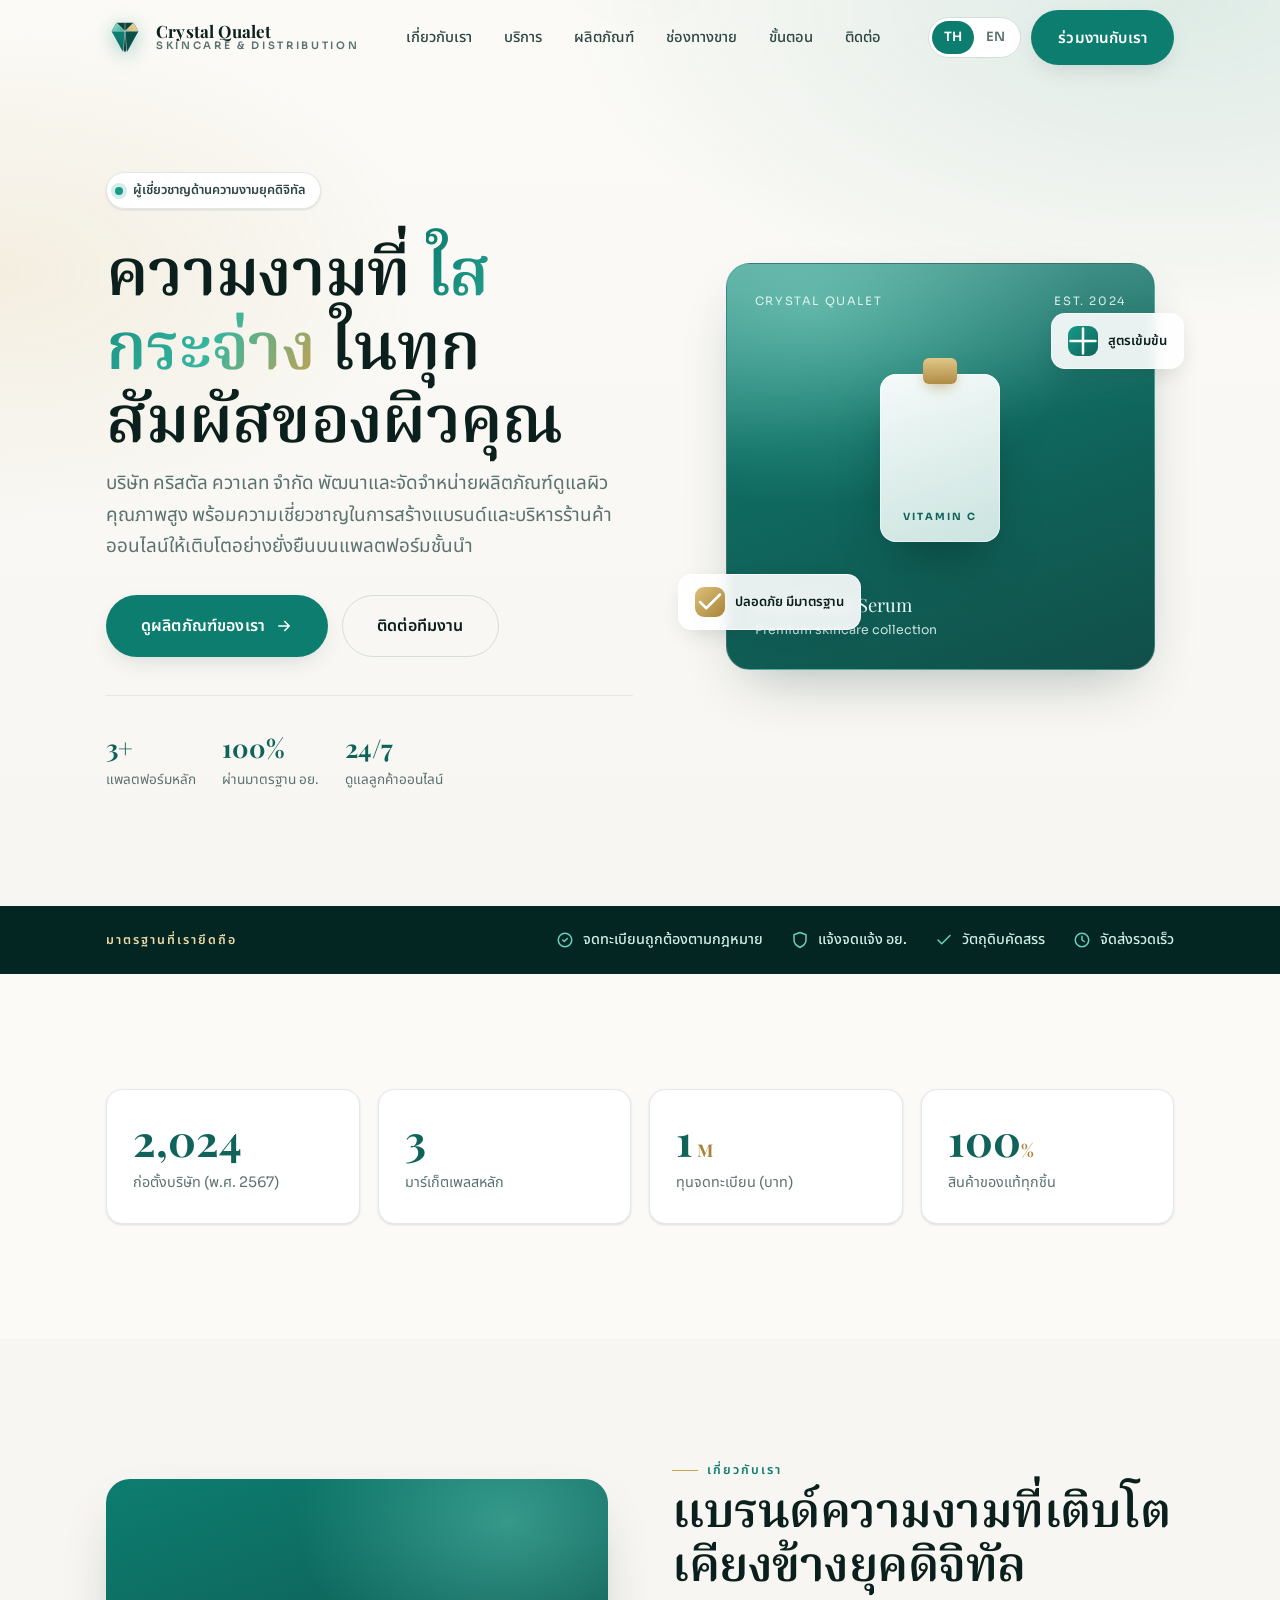
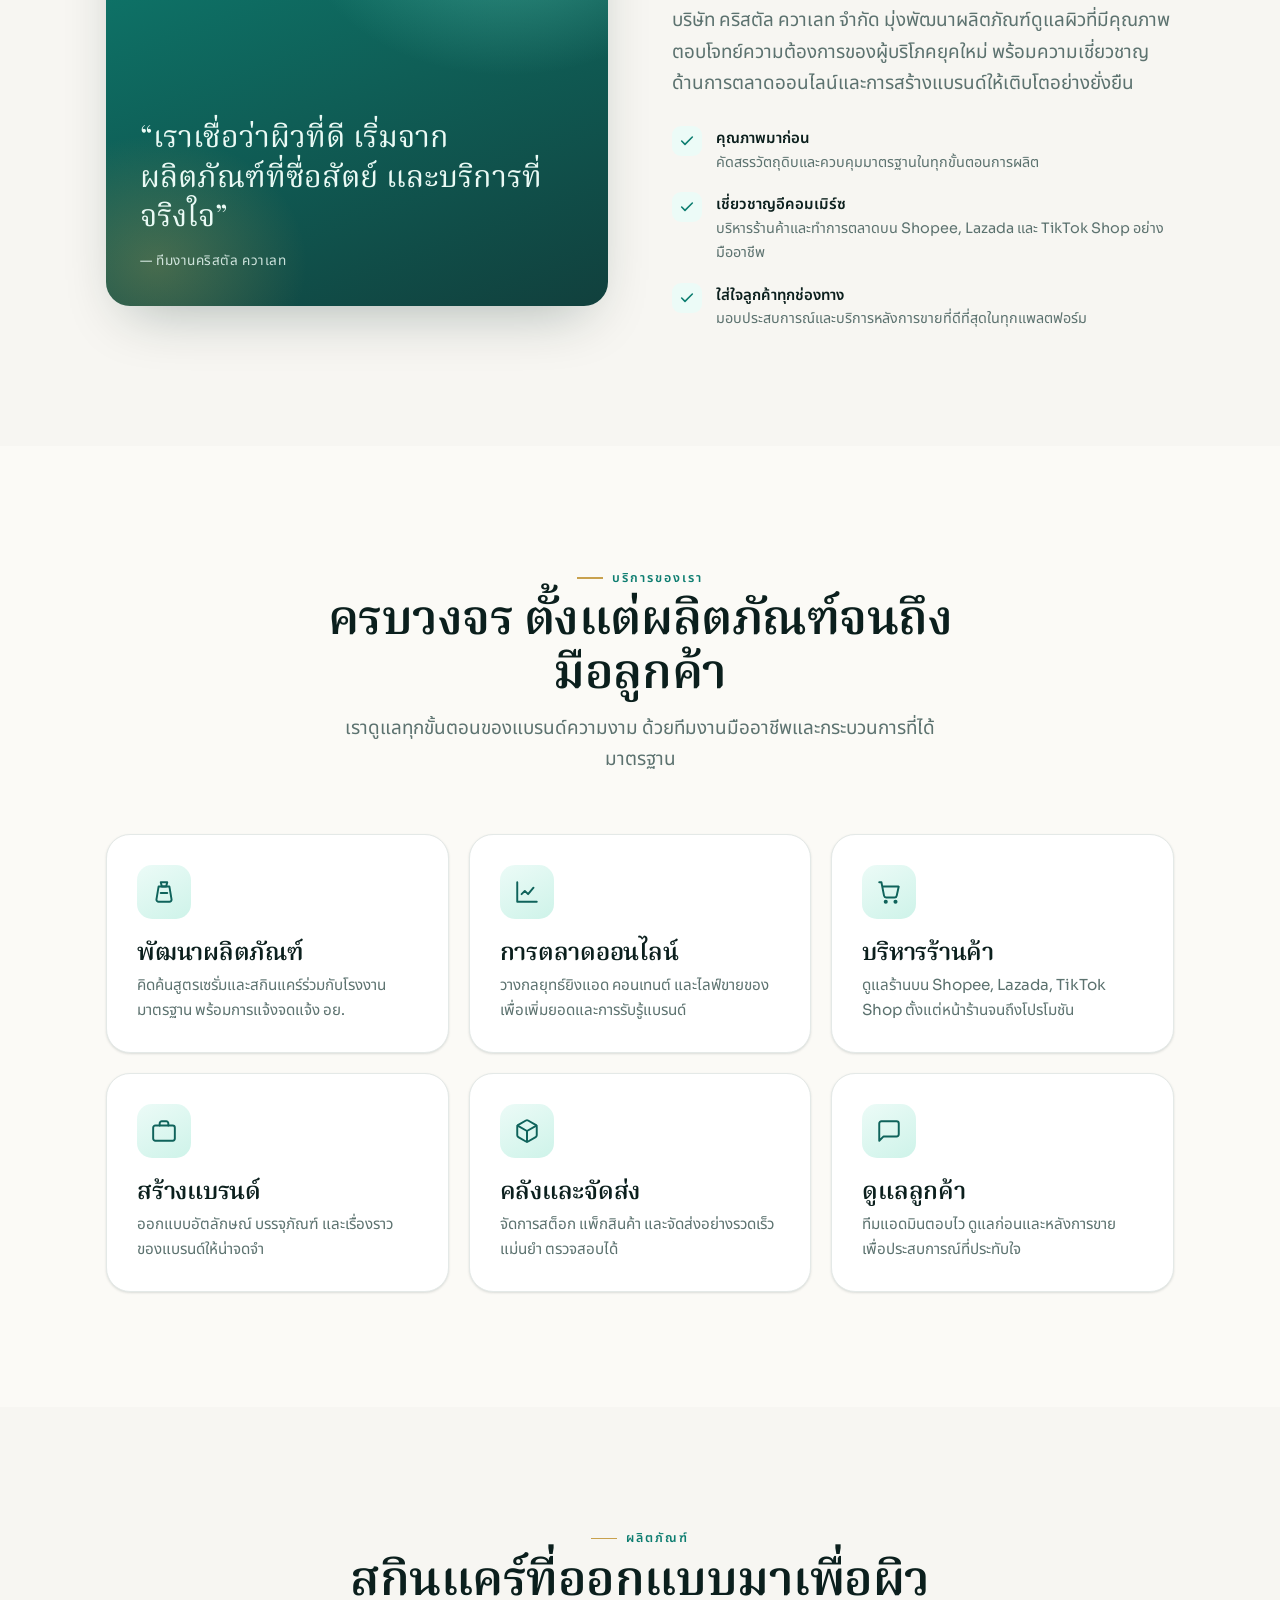
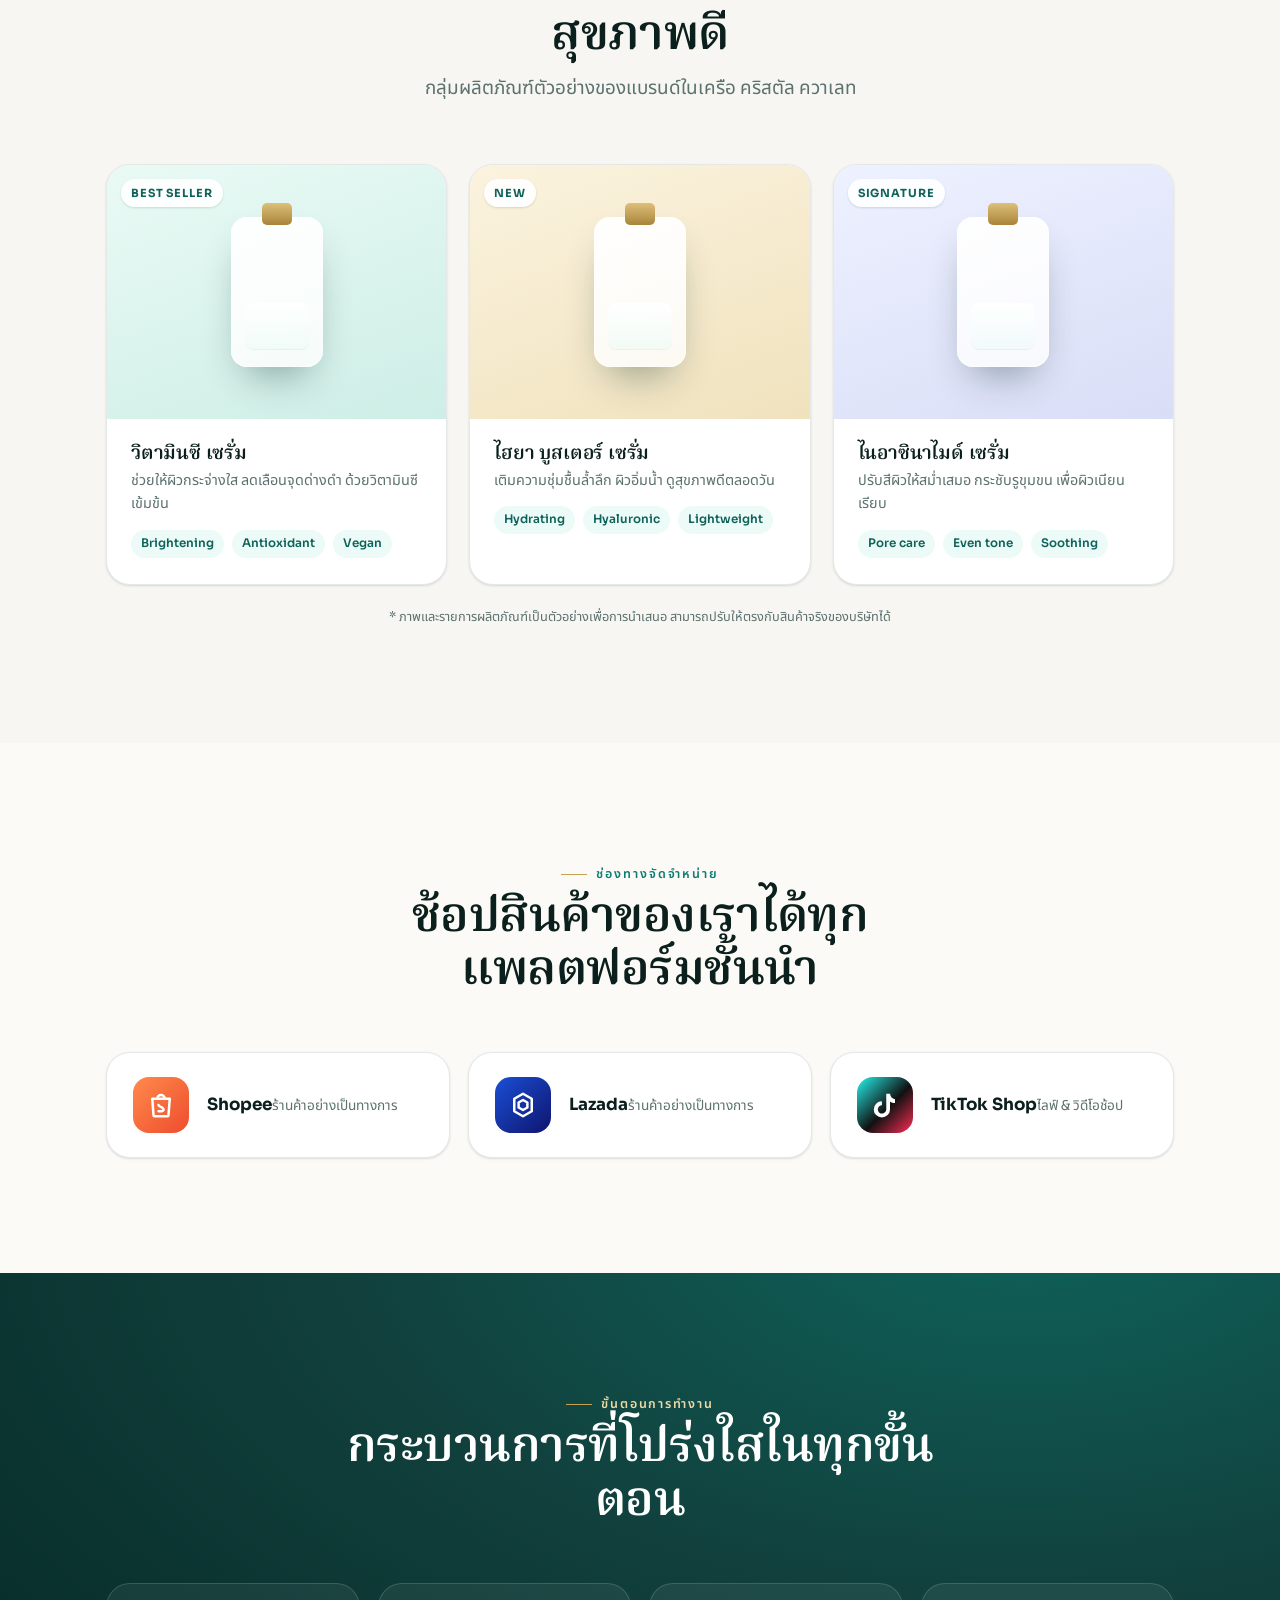
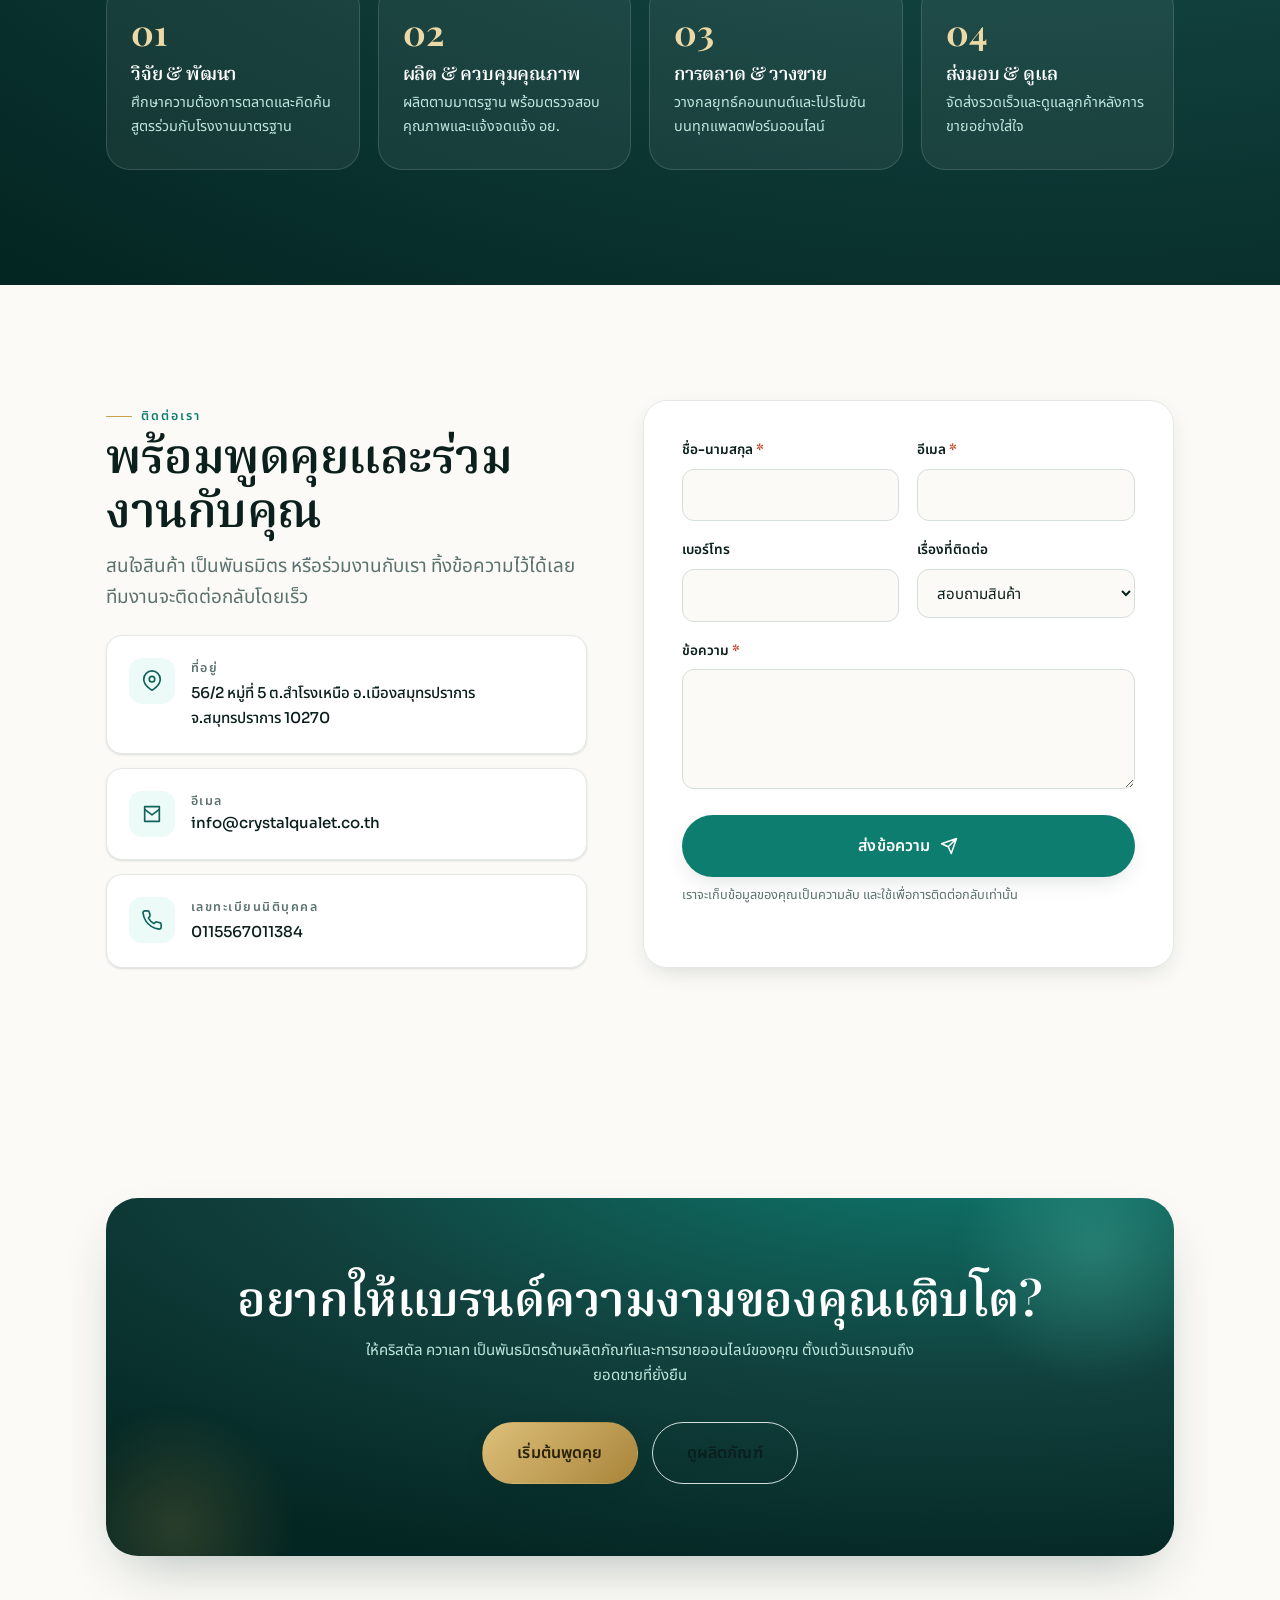
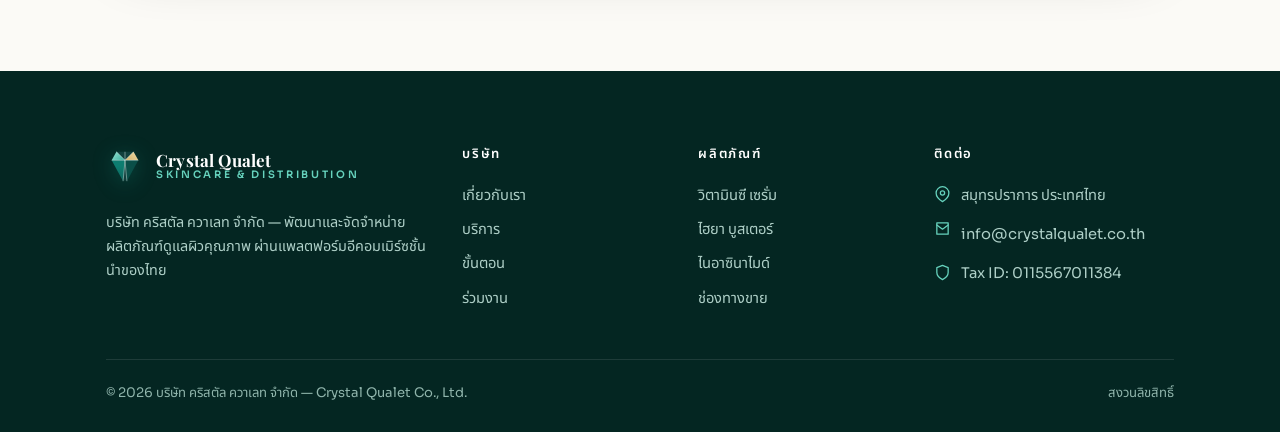
==== index.html @ 4704ed60 "feat: เว็บไซต์บริษัท คริสตัล ควาเลท จำกัด (สองภาษา TH/EN) เว็บไซต์ single-page สองภาษาแบบ static (HT" ====
<!DOCTYPE html>
<html lang="th">
<head>
  <script>document.documentElement.classList.add('js');</script>
  <meta charset="UTF-8" />
  <meta name="viewport" content="width=device-width, initial-scale=1.0" />
  <title>บริษัท คริสตัล ควาเลท จำกัด — ผลิตภัณฑ์ดูแลผิวพรีเมียม &amp; จัดจำหน่ายออนไลน์</title>
  <meta name="description" content="บริษัท คริสตัล ควาเลท จำกัด (Crystal Qualet Co., Ltd.) ผู้พัฒนาและจัดจำหน่ายผลิตภัณฑ์ดูแลผิวและเครื่องสำอางคุณภาพ เชี่ยวชาญการบริหารร้านค้าออนไลน์บน Shopee, Lazada และ TikTok Shop" />
  <meta name="keywords" content="คริสตัล ควาเลท, Crystal Qualet, เซรั่ม, สกินแคร์, เครื่องสำอาง, ขายออนไลน์, Shopee, Lazada, TikTok Shop, สมุทรปราการ" />
  <meta name="robots" content="index, follow" />
  <meta name="theme-color" content="#0d7d70" />
  <link rel="icon" type="image/svg+xml" href="assets/favicon.svg" />
  <link rel="apple-touch-icon" href="assets/favicon.svg" />
  <link rel="canonical" href="https://www.crystalqualet.co.th/" />

  <!-- Open Graph -->
  <meta property="og:type" content="website" />
  <meta property="og:site_name" content="Crystal Qualet Co., Ltd." />
  <meta property="og:title" content="บริษัท คริสตัล ควาเลท จำกัด — Crystal Qualet Co., Ltd." />
  <meta property="og:description" content="ผลิตภัณฑ์ดูแลผิวพรีเมียม พัฒนาและจัดจำหน่ายผ่านแพลตฟอร์มออนไลน์ชั้นนำ" />
  <meta property="og:url" content="https://www.crystalqualet.co.th/" />
  <meta property="og:image" content="https://www.crystalqualet.co.th/assets/og-image.svg" />
  <meta property="og:image:alt" content="Crystal Qualet — ผลิตภัณฑ์ดูแลผิวพรีเมียม" />
  <meta property="og:locale" content="th_TH" />
  <meta property="og:locale:alternate" content="en_US" />

  <!-- Twitter -->
  <meta name="twitter:card" content="summary_large_image" />
  <meta name="twitter:title" content="บริษัท คริสตัล ควาเลท จำกัด — Crystal Qualet Co., Ltd." />
  <meta name="twitter:description" content="ผลิตภัณฑ์ดูแลผิวพรีเมียม พัฒนาและจัดจำหน่ายผ่านแพลตฟอร์มออนไลน์ชั้นนำ" />
  <meta name="twitter:image" content="https://www.crystalqualet.co.th/assets/og-image.svg" />

  <!-- Fonts -->
  <link rel="preconnect" href="https://fonts.googleapis.com" />
  <link rel="preconnect" href="https://fonts.gstatic.com" crossorigin />
  <link href="https://fonts.googleapis.com/css2?family=Playfair+Display:wght@500;600;700&family=Sora:wght@400;500;600;700&family=Noto+Sans+Thai:wght@400;500;600;700&family=Noto+Serif+Thai:wght@500;600;700&display=swap" rel="stylesheet" />

  <link rel="stylesheet" href="css/styles.css" />

  <!-- Structured data -->
  <script type="application/ld+json">
  {
    "@context": "https://schema.org",
    "@type": "Organization",
    "name": "บริษัท คริสตัล ควาเลท จำกัด",
    "alternateName": "Crystal Qualet Co., Ltd.",
    "url": "https://www.crystalqualet.co.th/",
    "logo": "https://www.crystalqualet.co.th/assets/logo.svg",
    "image": "https://www.crystalqualet.co.th/assets/og-image.svg",
    "foundingDate": "2024-03-25",
    "description": "ผู้พัฒนาและจัดจำหน่ายผลิตภัณฑ์ดูแลผิวและเครื่องสำอางคุณภาพ ผ่านแพลตฟอร์มอีคอมเมิร์ซชั้นนำ",
    "email": "info@crystalqualet.co.th",
    "areaServed": "TH",
    "knowsLanguage": ["th", "en"],
    "address": {
      "@type": "PostalAddress",
      "streetAddress": "56/2 หมู่ที่ 5 สำโรงเหนือ",
      "addressLocality": "เมืองสมุทรปราการ",
      "addressRegion": "สมุทรปราการ",
      "postalCode": "10270",
      "addressCountry": "TH"
    },
    "contactPoint": {
      "@type": "ContactPoint",
      "contactType": "customer service",
      "email": "info@crystalqualet.co.th",
      "availableLanguage": ["Thai", "English"]
    },
    "taxID": "0115567011384"
  }
  </script>
</head>
<body>

  <a class="skip-link" href="#home"><span data-lang-th>ข้ามไปยังเนื้อหาหลัก</span><span data-lang-en>Skip to main content</span></a>

  <!-- ===================== HEADER ===================== -->
  <header class="site-header">
    <div class="container nav">
      <a href="#home" class="brand" aria-label="คริสตัล ควาเลท หน้าแรก">
        <img class="mark" src="assets/logo.svg" alt="" width="38" height="38" />
        <span class="brand-text">
          <span class="brand-name">Crystal Qualet</span>
          <span class="brand-sub">Skincare &amp; Distribution</span>
        </span>
      </a>

      <nav class="nav-links" aria-label="เมนูหลัก">
        <a href="#about"><span data-lang-th>เกี่ยวกับเรา</span><span data-lang-en>About</span></a>
        <a href="#services"><span data-lang-th>บริการ</span><span data-lang-en>Services</span></a>
        <a href="#products"><span data-lang-th>ผลิตภัณฑ์</span><span data-lang-en>Products</span></a>
        <a href="#channels"><span data-lang-th>ช่องทางขาย</span><span data-lang-en>Channels</span></a>
        <a href="#process"><span data-lang-th>ขั้นตอน</span><span data-lang-en>Process</span></a>
        <a href="#contact"><span data-lang-th>ติดต่อ</span><span data-lang-en>Contact</span></a>
      </nav>

      <div class="nav-actions">
        <div class="lang-toggle" role="group" aria-label="เปลี่ยนภาษา / Language">
          <button type="button" data-set-lang="th" class="active" aria-pressed="true" lang="th">TH</button>
          <button type="button" data-set-lang="en" aria-pressed="false" lang="en">EN</button>
        </div>
        <a href="#contact" class="btn desktop-cta">
          <span data-lang-th>ร่วมงานกับเรา</span><span data-lang-en>Partner with us</span>
        </a>
        <button class="nav-toggle" aria-label="เปิดเมนู" aria-expanded="false" aria-controls="mobile-menu">
          <span></span>
        </button>
      </div>
    </div>
  </header>

  <!-- Mobile menu -->
  <div class="mobile-menu" id="mobile-menu">
    <a href="#about"><span data-lang-th>เกี่ยวกับเรา</span><span data-lang-en>About</span></a>
    <a href="#services"><span data-lang-th>บริการ</span><span data-lang-en>Services</span></a>
    <a href="#products"><span data-lang-th>ผลิตภัณฑ์</span><span data-lang-en>Products</span></a>
    <a href="#channels"><span data-lang-th>ช่องทางขาย</span><span data-lang-en>Channels</span></a>
    <a href="#process"><span data-lang-th>ขั้นตอน</span><span data-lang-en>Process</span></a>
    <a href="#contact"><span data-lang-th>ติดต่อ</span><span data-lang-en>Contact</span></a>
    <a href="#contact" class="btn"><span data-lang-th>ร่วมงานกับเรา</span><span data-lang-en>Partner with us</span></a>
  </div>

  <main id="home">

    <!-- ===================== HERO ===================== -->
    <section class="hero">
      <div class="container hero-grid">
        <div class="hero-copy">
          <span class="hero-badge reveal">
            <span class="dot"></span>
            <span data-lang-th>ผู้เชี่ยวชาญด้านความงามยุคดิจิทัล</span>
            <span data-lang-en>Beauty experts for the digital era</span>
          </span>

          <h1 class="reveal" data-d="1">
            <span data-lang-th>ความงามที่ <span class="accent">ใสกระจ่าง</span> ในทุกสัมผัสของผิวคุณ</span>
            <span data-lang-en>Radiant beauty, <span class="accent">crystal-clear</span> in every detail</span>
          </h1>

          <p class="lead reveal" data-d="2">
            <span data-lang-th>บริษัท คริสตัล ควาเลท จำกัด พัฒนาและจัดจำหน่ายผลิตภัณฑ์ดูแลผิวคุณภาพสูง พร้อมความเชี่ยวชาญในการสร้างแบรนด์และบริหารร้านค้าออนไลน์ให้เติบโตอย่างยั่งยืนบนแพลตฟอร์มชั้นนำ</span>
            <span data-lang-en>Crystal Qualet Co., Ltd. develops and distributes high-quality skincare products, with deep expertise in brand building and growing online stores sustainably across leading marketplaces.</span>
          </p>

          <div class="hero-cta reveal" data-d="3">
            <a href="#products" class="btn btn--lg">
              <span data-lang-th>ดูผลิตภัณฑ์ของเรา</span><span data-lang-en>Explore products</span>
              <svg class="ico" viewBox="0 0 24 24" fill="none" stroke="currentColor" stroke-width="2" stroke-linecap="round" stroke-linejoin="round"><path d="M5 12h14M13 6l6 6-6 6"/></svg>
            </a>
            <a href="#contact" class="btn btn--ghost btn--lg">
              <span data-lang-th>ติดต่อทีมงาน</span><span data-lang-en>Talk to us</span>
            </a>
          </div>

          <div class="hero-meta reveal" data-d="4">
            <div class="item">
              <div class="k"><span data-count="3">0</span>+</div>
              <div class="v"><span data-lang-th>แพลตฟอร์มหลัก</span><span data-lang-en>Core platforms</span></div>
            </div>
            <div class="item">
              <div class="k"><span data-count="100">0</span>%</div>
              <div class="v"><span data-lang-th>ผ่านมาตรฐาน อย.</span><span data-lang-en>FDA-notified</span></div>
            </div>
            <div class="item">
              <div class="k"><span data-count="24">0</span>/7</div>
              <div class="v"><span data-lang-th>ดูแลลูกค้าออนไลน์</span><span data-lang-en>Customer care</span></div>
            </div>
          </div>
        </div>

        <div class="hero-visual reveal" data-d="2" aria-hidden="true">
          <div class="glass panel-main">
            <div class="pm-top">
              <span>Crystal Qualet</span>
              <span>EST. 2024</span>
            </div>
            <div class="product"><span class="label">Vitamin C</span></div>
            <div class="pm-bottom">
              <div class="t">Brightening Serum</div>
              <div class="s">Premium skincare collection</div>
            </div>
          </div>
          <div class="chip chip-1">
            <span class="ic"><svg viewBox="0 0 24 24" fill="none" stroke="currentColor" stroke-width="2" stroke-linecap="round" stroke-linejoin="round"><path d="M12 2v20M2 12h20"/></svg></span>
            <span data-lang-th>สูตรเข้มข้น</span><span data-lang-en>Active formula</span>
          </div>
          <div class="chip chip-2">
            <span class="ic"><svg viewBox="0 0 24 24" fill="none" stroke="currentColor" stroke-width="2" stroke-linecap="round" stroke-linejoin="round"><path d="M20 6 9 17l-5-5"/></svg></span>
            <span data-lang-th>ปลอดภัย มีมาตรฐาน</span><span data-lang-en>Safe &amp; certified</span>
          </div>
        </div>
      </div>
    </section>

    <!-- ===================== TRUST STRIP ===================== -->
    <section class="trust-strip">
      <div class="container">
        <span class="label"><span data-lang-th>มาตรฐานที่เรายึดถือ</span><span data-lang-en>Standards we uphold</span></span>
        <ul>
          <li><svg viewBox="0 0 24 24" fill="none" stroke="currentColor" stroke-width="2" stroke-linecap="round" stroke-linejoin="round"><path d="M9 12l2 2 4-4"/><circle cx="12" cy="12" r="9"/></svg><span data-lang-th>จดทะเบียนถูกต้องตามกฎหมาย</span><span data-lang-en>Registered legal entity</span></li>
          <li><svg viewBox="0 0 24 24" fill="none" stroke="currentColor" stroke-width="2" stroke-linecap="round" stroke-linejoin="round"><path d="M12 22s8-4 8-10V5l-8-3-8 3v7c0 6 8 10 8 10Z"/></svg><span data-lang-th>แจ้งจดแจ้ง อย.</span><span data-lang-en>Thai FDA notified</span></li>
          <li><svg viewBox="0 0 24 24" fill="none" stroke="currentColor" stroke-width="2" stroke-linecap="round" stroke-linejoin="round"><path d="M20 6 9 17l-5-5"/></svg><span data-lang-th>วัตถุดิบคัดสรร</span><span data-lang-en>Curated ingredients</span></li>
          <li><svg viewBox="0 0 24 24" fill="none" stroke="currentColor" stroke-width="2" stroke-linecap="round" stroke-linejoin="round"><circle cx="12" cy="12" r="9"/><path d="M12 7v5l3 2"/></svg><span data-lang-th>จัดส่งรวดเร็ว</span><span data-lang-en>Fast fulfilment</span></li>
        </ul>
      </div>
    </section>

    <!-- ===================== STATS ===================== -->
    <section class="section">
      <div class="container">
        <div class="stats-grid">
          <div class="stat-card reveal">
            <div class="num"><span data-count="2024">0</span></div>
            <div class="cap"><span data-lang-th>ก่อตั้งบริษัท (พ.ศ. 2567)</span><span data-lang-en>Founded (2024)</span></div>
          </div>
          <div class="stat-card reveal" data-d="1">
            <div class="num"><span data-count="3">0</span></div>
            <div class="cap"><span data-lang-th>มาร์เก็ตเพลสหลัก</span><span data-lang-en>Major marketplaces</span></div>
          </div>
          <div class="stat-card reveal" data-d="2">
            <div class="num"><span data-count="1">0</span><small> M</small></div>
            <div class="cap"><span data-lang-th>ทุนจดทะเบียน (บาท)</span><span data-lang-en>Registered capital (THB)</span></div>
          </div>
          <div class="stat-card reveal" data-d="3">
            <div class="num"><span data-count="100">0</span><small>%</small></div>
            <div class="cap"><span data-lang-th>สินค้าของแท้ทุกชิ้น</span><span data-lang-en>Authentic products</span></div>
          </div>
        </div>
      </div>
    </section>

    <!-- ===================== ABOUT ===================== -->
    <section class="section section--tint" id="about">
      <div class="container about-grid">
        <div class="about-figure reveal">
          <p class="quote">
            <span data-lang-th>“เราเชื่อว่าผิวที่ดี เริ่มจากผลิตภัณฑ์ที่ซื่อสัตย์ และบริการที่จริงใจ”</span>
            <span data-lang-en>“Great skin starts with honest products and sincere service.”</span>
          </p>
          <p class="by"><span data-lang-th>— ทีมงานคริสตัล ควาเลท</span><span data-lang-en>— The Crystal Qualet Team</span></p>
        </div>

        <div class="about-copy reveal" data-d="1">
          <span class="eyebrow"><span data-lang-th>เกี่ยวกับเรา</span><span data-lang-en>About us</span></span>
          <h2><span data-lang-th>แบรนด์ความงามที่เติบโตเคียงข้างยุคดิจิทัล</span><span data-lang-en>A beauty brand built for the digital age</span></h2>
          <p class="lead">
            <span data-lang-th>บริษัท คริสตัล ควาเลท จำกัด มุ่งพัฒนาผลิตภัณฑ์ดูแลผิวที่มีคุณภาพ ตอบโจทย์ความต้องการของผู้บริโภคยุคใหม่ พร้อมความเชี่ยวชาญด้านการตลาดออนไลน์และการสร้างแบรนด์ให้เติบโตอย่างยั่งยืน</span>
            <span data-lang-en>Crystal Qualet Co., Ltd. is dedicated to developing quality skincare that meets the needs of modern consumers, backed by expertise in digital marketing and sustainable brand growth.</span>
          </p>

          <ul class="about-list">
            <li>
              <span class="tick"><svg viewBox="0 0 24 24" fill="none" stroke="currentColor" stroke-width="2.4" stroke-linecap="round" stroke-linejoin="round"><path d="M20 6 9 17l-5-5"/></svg></span>
              <div>
                <div class="h"><span data-lang-th>คุณภาพมาก่อน</span><span data-lang-en>Quality first</span></div>
                <div class="d"><span data-lang-th>คัดสรรวัตถุดิบและควบคุมมาตรฐานในทุกขั้นตอนการผลิต</span><span data-lang-en>Carefully selected ingredients with standards controlled at every step.</span></div>
              </div>
            </li>
            <li>
              <span class="tick"><svg viewBox="0 0 24 24" fill="none" stroke="currentColor" stroke-width="2.4" stroke-linecap="round" stroke-linejoin="round"><path d="M20 6 9 17l-5-5"/></svg></span>
              <div>
                <div class="h"><span data-lang-th>เชี่ยวชาญอีคอมเมิร์ซ</span><span data-lang-en>E-commerce expertise</span></div>
                <div class="d"><span data-lang-th>บริหารร้านค้าและทำการตลาดบน Shopee, Lazada และ TikTok Shop อย่างมืออาชีพ</span><span data-lang-en>Professional store management and marketing across Shopee, Lazada, and TikTok Shop.</span></div>
              </div>
            </li>
            <li>
              <span class="tick"><svg viewBox="0 0 24 24" fill="none" stroke="currentColor" stroke-width="2.4" stroke-linecap="round" stroke-linejoin="round"><path d="M20 6 9 17l-5-5"/></svg></span>
              <div>
                <div class="h"><span data-lang-th>ใส่ใจลูกค้าทุกช่องทาง</span><span data-lang-en>Customer-centric everywhere</span></div>
                <div class="d"><span data-lang-th>มอบประสบการณ์และบริการหลังการขายที่ดีที่สุดในทุกแพลตฟอร์ม</span><span data-lang-en>Delivering the best experience and after-sales care on every channel.</span></div>
              </div>
            </li>
          </ul>
        </div>
      </div>
    </section>

    <!-- ===================== SERVICES ===================== -->
    <section class="section" id="services">
      <div class="container">
        <div class="section-head center reveal">
          <span class="eyebrow"><span data-lang-th>บริการของเรา</span><span data-lang-en>What we do</span></span>
          <h2><span data-lang-th>ครบวงจร ตั้งแต่ผลิตภัณฑ์จนถึงมือลูกค้า</span><span data-lang-en>End-to-end, from product to customer</span></h2>
          <p class="lead"><span data-lang-th>เราดูแลทุกขั้นตอนของแบรนด์ความงาม ด้วยทีมงานมืออาชีพและกระบวนการที่ได้มาตรฐาน</span><span data-lang-en>We handle every stage of a beauty brand with a professional team and standardised processes.</span></p>
        </div>

        <div class="cards">
          <article class="card reveal">
            <div class="ic"><svg viewBox="0 0 24 24" fill="none" stroke="currentColor" stroke-width="1.8" stroke-linecap="round" stroke-linejoin="round"><path d="M9 3h6l-1 4h-4L9 3Z"/><path d="M7 7h10l2 12a2 2 0 0 1-2 2H7a2 2 0 0 1-2-2L7 7Z"/><path d="M9 13h6"/></svg></div>
            <h3><span data-lang-th>พัฒนาผลิตภัณฑ์</span><span data-lang-en>Product development</span></h3>
            <p><span data-lang-th>คิดค้นสูตรเซรั่มและสกินแคร์ร่วมกับโรงงานมาตรฐาน พร้อมการแจ้งจดแจ้ง อย.</span><span data-lang-en>Formulating serums and skincare with certified factories, including Thai FDA notification.</span></p>
          </article>
          <article class="card reveal" data-d="1">
            <div class="ic"><svg viewBox="0 0 24 24" fill="none" stroke="currentColor" stroke-width="1.8" stroke-linecap="round" stroke-linejoin="round"><path d="M3 3v18h18"/><path d="M7 14l3-3 3 3 5-6"/></svg></div>
            <h3><span data-lang-th>การตลาดออนไลน์</span><span data-lang-en>Online marketing</span></h3>
            <p><span data-lang-th>วางกลยุทธ์ยิงแอด คอนเทนต์ และไลฟ์ขายของ เพื่อเพิ่มยอดและการรับรู้แบรนด์</span><span data-lang-en>Ads strategy, content, and live-selling to grow sales and brand awareness.</span></p>
          </article>
          <article class="card reveal" data-d="2">
            <div class="ic"><svg viewBox="0 0 24 24" fill="none" stroke="currentColor" stroke-width="1.8" stroke-linecap="round" stroke-linejoin="round"><circle cx="9" cy="21" r="1"/><circle cx="18" cy="21" r="1"/><path d="M3 3h2l2.4 12.4a2 2 0 0 0 2 1.6h7.7a2 2 0 0 0 2-1.6L21 7H6"/></svg></div>
            <h3><span data-lang-th>บริหารร้านค้า</span><span data-lang-en>Store management</span></h3>
            <p><span data-lang-th>ดูแลร้านบน Shopee, Lazada, TikTok Shop ตั้งแต่หน้าร้านจนถึงโปรโมชัน</span><span data-lang-en>Managing Shopee, Lazada, and TikTok Shop stores from storefront to promotions.</span></p>
          </article>
          <article class="card reveal">
            <div class="ic"><svg viewBox="0 0 24 24" fill="none" stroke="currentColor" stroke-width="1.8" stroke-linecap="round" stroke-linejoin="round"><rect x="2" y="7" width="20" height="14" rx="2"/><path d="M16 7V5a2 2 0 0 0-2-2h-4a2 2 0 0 0-2 2v2"/></svg></div>
            <h3><span data-lang-th>สร้างแบรนด์</span><span data-lang-en>Brand building</span></h3>
            <p><span data-lang-th>ออกแบบอัตลักษณ์ บรรจุภัณฑ์ และเรื่องราวของแบรนด์ให้น่าจดจำ</span><span data-lang-en>Crafting identity, packaging, and brand stories that resonate.</span></p>
          </article>
          <article class="card reveal" data-d="1">
            <div class="ic"><svg viewBox="0 0 24 24" fill="none" stroke="currentColor" stroke-width="1.8" stroke-linecap="round" stroke-linejoin="round"><path d="M21 16V8a2 2 0 0 0-1-1.7l-7-4a2 2 0 0 0-2 0l-7 4A2 2 0 0 0 3 8v8a2 2 0 0 0 1 1.7l7 4a2 2 0 0 0 2 0l7-4A2 2 0 0 0 21 16Z"/><path d="m3.3 7 8.7 5 8.7-5M12 22V12"/></svg></div>
            <h3><span data-lang-th>คลังและจัดส่ง</span><span data-lang-en>Warehouse &amp; fulfilment</span></h3>
            <p><span data-lang-th>จัดการสต็อก แพ็กสินค้า และจัดส่งอย่างรวดเร็ว แม่นยำ ตรวจสอบได้</span><span data-lang-en>Inventory, packing, and fast, accurate, trackable delivery.</span></p>
          </article>
          <article class="card reveal" data-d="2">
            <div class="ic"><svg viewBox="0 0 24 24" fill="none" stroke="currentColor" stroke-width="1.8" stroke-linecap="round" stroke-linejoin="round"><path d="M21 15a2 2 0 0 1-2 2H7l-4 4V5a2 2 0 0 1 2-2h14a2 2 0 0 1 2 2Z"/></svg></div>
            <h3><span data-lang-th>ดูแลลูกค้า</span><span data-lang-en>Customer care</span></h3>
            <p><span data-lang-th>ทีมแอดมินตอบไว ดูแลก่อนและหลังการขาย เพื่อประสบการณ์ที่ประทับใจ</span><span data-lang-en>Responsive admins providing pre- and post-sale support for a great experience.</span></p>
          </article>
        </div>
      </div>
    </section>

    <!-- ===================== PRODUCTS ===================== -->
    <section class="section section--tint" id="products">
      <div class="container">
        <div class="section-head center reveal">
          <span class="eyebrow"><span data-lang-th>ผลิตภัณฑ์</span><span data-lang-en>Our products</span></span>
          <h2><span data-lang-th>สกินแคร์ที่ออกแบบมาเพื่อผิวสุขภาพดี</span><span data-lang-en>Skincare designed for healthy skin</span></h2>
          <p class="lead"><span data-lang-th>กลุ่มผลิตภัณฑ์ตัวอย่างของแบรนด์ในเครือ คริสตัล ควาเลท</span><span data-lang-en>A sample of the product lines under the Crystal Qualet portfolio.</span></p>
        </div>

        <div class="product-grid">
          <article class="product-card reveal">
            <div class="pic pic-1"><span class="tag">Best seller</span><div class="bottle"></div></div>
            <div class="body">
              <h3><span data-lang-th>วิตามินซี เซรั่ม</span><span data-lang-en>Vitamin C Serum</span></h3>
              <p><span data-lang-th>ช่วยให้ผิวกระจ่างใส ลดเลือนจุดด่างดำ ด้วยวิตามินซีเข้มข้น</span><span data-lang-en>Brightens skin and fades dark spots with concentrated vitamin C.</span></p>
              <div class="feat"><span>Brightening</span><span>Antioxidant</span><span>Vegan</span></div>
            </div>
          </article>
          <article class="product-card reveal" data-d="1">
            <div class="pic pic-2"><span class="tag">New</span><div class="bottle"></div></div>
            <div class="body">
              <h3><span data-lang-th>ไฮยา บูสเตอร์ เซรั่ม</span><span data-lang-en>Hya Booster Serum</span></h3>
              <p><span data-lang-th>เติมความชุ่มชื้นล้ำลึก ผิวอิ่มน้ำ ดูสุขภาพดีตลอดวัน</span><span data-lang-en>Deep hydration for plump, healthy-looking skin all day.</span></p>
              <div class="feat"><span>Hydrating</span><span>Hyaluronic</span><span>Lightweight</span></div>
            </div>
          </article>
          <article class="product-card reveal" data-d="2">
            <div class="pic pic-3"><span class="tag">Signature</span><div class="bottle"></div></div>
            <div class="body">
              <h3><span data-lang-th>ไนอาซินาไมด์ เซรั่ม</span><span data-lang-en>Niacinamide Serum</span></h3>
              <p><span data-lang-th>ปรับสีผิวให้สม่ำเสมอ กระชับรูขุมขน เพื่อผิวเนียนเรียบ</span><span data-lang-en>Evens skin tone and refines pores for a smooth finish.</span></p>
              <div class="feat"><span>Pore care</span><span>Even tone</span><span>Soothing</span></div>
            </div>
          </article>
        </div>
        <p class="form-note reveal" style="text-align:center;margin-top:22px;">
          <span data-lang-th>* ภาพและรายการผลิตภัณฑ์เป็นตัวอย่างเพื่อการนำเสนอ สามารถปรับให้ตรงกับสินค้าจริงของบริษัทได้</span>
          <span data-lang-en>* Product visuals and items shown are illustrative and can be tailored to the company's actual catalogue.</span>
        </p>
      </div>
    </section>

    <!-- ===================== CHANNELS ===================== -->
    <section class="section" id="channels">
      <div class="container">
        <div class="section-head center reveal">
          <span class="eyebrow"><span data-lang-th>ช่องทางจัดจำหน่าย</span><span data-lang-en>Where to buy</span></span>
          <h2><span data-lang-th>ช้อปสินค้าของเราได้ทุกแพลตฟอร์มชั้นนำ</span><span data-lang-en>Shop us on every leading platform</span></h2>
        </div>
        <div class="channels">
          <a class="channel ch-shopee reveal" href="#contact" aria-label="Shopee">
            <span class="logo"><svg viewBox="0 0 24 24" fill="none" stroke="currentColor" stroke-width="2" stroke-linecap="round" stroke-linejoin="round"><path d="M5 7h14l-1 13a1 1 0 0 1-1 1H7a1 1 0 0 1-1-1L5 7Z"/><path d="M9 7a3 3 0 0 1 6 0"/><path d="M10 12c0 1.5 4 1.5 4 3.5S10 17 10 17"/></svg></span>
            <span class="meta"><span class="n">Shopee</span><span class="d" data-lang-th>ร้านค้าอย่างเป็นทางการ</span><span class="d" data-lang-en>Official store</span></span>
          </a>
          <a class="channel ch-lazada reveal" data-d="1" href="#contact" aria-label="Lazada">
            <span class="logo"><svg viewBox="0 0 24 24" fill="none" stroke="currentColor" stroke-width="2" stroke-linecap="round" stroke-linejoin="round"><path d="m12 3 7 4v10l-7 4-7-4V7l7-4Z"/><path d="m12 8 3.5 2v4L12 16l-3.5-2v-4L12 8Z"/></svg></span>
            <span class="meta"><span class="n">Lazada</span><span class="d" data-lang-th>ร้านค้าอย่างเป็นทางการ</span><span class="d" data-lang-en>Official store</span></span>
          </a>
          <a class="channel ch-tiktok reveal" data-d="2" href="#contact" aria-label="TikTok Shop">
            <span class="logo"><svg viewBox="0 0 24 24" fill="currentColor"><path d="M16 3c.3 2.3 1.7 4 4 4.3v3c-1.5 0-2.9-.4-4-1.2v6.4A6.5 6.5 0 1 1 9.5 9v3.1A3.4 3.4 0 1 0 13 15.5V3h3Z"/></svg></span>
            <span class="meta"><span class="n">TikTok Shop</span><span class="d" data-lang-th>ไลฟ์ &amp; วิดีโอช้อป</span><span class="d" data-lang-en>Live &amp; video shopping</span></span>
          </a>
        </div>
      </div>
    </section>

    <!-- ===================== PROCESS ===================== -->
    <section class="section section--ink" id="process">
      <div class="container">
        <div class="section-head center reveal">
          <span class="eyebrow"><span data-lang-th>ขั้นตอนการทำงาน</span><span data-lang-en>How we work</span></span>
          <h2><span data-lang-th>กระบวนการที่โปร่งใสในทุกขั้นตอน</span><span data-lang-en>A transparent process, end to end</span></h2>
        </div>
        <div class="steps">
          <div class="step reveal">
            <div class="n">01</div>
            <h3><span data-lang-th>วิจัย &amp; พัฒนา</span><span data-lang-en>Research &amp; develop</span></h3>
            <p><span data-lang-th>ศึกษาความต้องการตลาดและคิดค้นสูตรร่วมกับโรงงานมาตรฐาน</span><span data-lang-en>Study market needs and formulate with certified factories.</span></p>
          </div>
          <div class="step reveal" data-d="1">
            <div class="n">02</div>
            <h3><span data-lang-th>ผลิต &amp; ควบคุมคุณภาพ</span><span data-lang-en>Produce &amp; QC</span></h3>
            <p><span data-lang-th>ผลิตตามมาตรฐาน พร้อมตรวจสอบคุณภาพและแจ้งจดแจ้ง อย.</span><span data-lang-en>Manufacture to standard with QC and FDA notification.</span></p>
          </div>
          <div class="step reveal" data-d="2">
            <div class="n">03</div>
            <h3><span data-lang-th>การตลาด &amp; วางขาย</span><span data-lang-en>Market &amp; launch</span></h3>
            <p><span data-lang-th>วางกลยุทธ์คอนเทนต์และโปรโมชันบนทุกแพลตฟอร์มออนไลน์</span><span data-lang-en>Content and promotion strategy across all online platforms.</span></p>
          </div>
          <div class="step reveal" data-d="3">
            <div class="n">04</div>
            <h3><span data-lang-th>ส่งมอบ &amp; ดูแล</span><span data-lang-en>Deliver &amp; care</span></h3>
            <p><span data-lang-th>จัดส่งรวดเร็วและดูแลลูกค้าหลังการขายอย่างใส่ใจ</span><span data-lang-en>Fast delivery and attentive after-sales support.</span></p>
          </div>
        </div>
      </div>
    </section>

    <!-- ===================== CONTACT ===================== -->
    <section class="section" id="contact">
      <div class="container contact-grid">
        <div class="contact-info">
          <div class="section-head reveal" style="margin-bottom:8px;">
            <span class="eyebrow"><span data-lang-th>ติดต่อเรา</span><span data-lang-en>Get in touch</span></span>
            <h2><span data-lang-th>พร้อมพูดคุยและร่วมงานกับคุณ</span><span data-lang-en>Let's talk and work together</span></h2>
            <p class="lead"><span data-lang-th>สนใจสินค้า เป็นพันธมิตร หรือร่วมงานกับเรา ทิ้งข้อความไว้ได้เลย ทีมงานจะติดต่อกลับโดยเร็ว</span><span data-lang-en>Interested in our products, partnerships, or careers? Leave a message and our team will reply soon.</span></p>
          </div>

          <div class="info-card reveal">
            <span class="ic"><svg viewBox="0 0 24 24" fill="none" stroke="currentColor" stroke-width="1.8" stroke-linecap="round" stroke-linejoin="round"><path d="M21 10c0 7-9 12-9 12s-9-5-9-12a9 9 0 0 1 18 0Z"/><circle cx="12" cy="10" r="3"/></svg></span>
            <div>
              <div class="k"><span data-lang-th>ที่อยู่</span><span data-lang-en>Address</span></div>
              <div class="v"><span data-lang-th>56/2 หมู่ที่ 5 ต.สำโรงเหนือ อ.เมืองสมุทรปราการ จ.สมุทรปราการ 10270</span><span data-lang-en>56/2 Moo 5, Samrong Nuea, Mueang Samut Prakan, Samut Prakan 10270, Thailand</span></div>
            </div>
          </div>

          <div class="info-card reveal" data-d="1">
            <span class="ic"><svg viewBox="0 0 24 24" fill="none" stroke="currentColor" stroke-width="1.8" stroke-linecap="round" stroke-linejoin="round"><path d="M4 4h16v16H4z"/><path d="m4 7 8 6 8-6"/></svg></span>
            <div>
              <div class="k"><span data-lang-th>อีเมล</span><span data-lang-en>Email</span></div>
              <a class="v" href="mailto:info@crystalqualet.co.th">info@crystalqualet.co.th</a>
            </div>
          </div>

          <div class="info-card reveal" data-d="2">
            <span class="ic"><svg viewBox="0 0 24 24" fill="none" stroke="currentColor" stroke-width="1.8" stroke-linecap="round" stroke-linejoin="round"><path d="M22 16.9v3a2 2 0 0 1-2.2 2 19.8 19.8 0 0 1-8.6-3 19.5 19.5 0 0 1-6-6 19.8 19.8 0 0 1-3-8.6A2 2 0 0 1 4.1 2h3a2 2 0 0 1 2 1.7c.1.9.4 1.8.7 2.7a2 2 0 0 1-.5 2.1L8.1 9.9a16 16 0 0 0 6 6l1.4-1.2a2 2 0 0 1 2.1-.5c.9.3 1.8.6 2.7.7a2 2 0 0 1 1.7 2Z"/></svg></span>
            <div>
              <div class="k"><span data-lang-th>เลขทะเบียนนิติบุคคล</span><span data-lang-en>Company registration</span></div>
              <div class="v">0115567011384</div>
            </div>
          </div>
        </div>

        <form class="form-card reveal" data-d="1" id="contact-form" novalidate>
          <div class="form-row">
            <div class="field">
              <label for="cf-name"><span data-lang-th>ชื่อ-นามสกุล</span><span data-lang-en>Full name</span> <span class="req">*</span></label>
              <input type="text" id="cf-name" name="name" autocomplete="name" />
              <span class="err"><span data-lang-th>กรุณากรอกชื่อของคุณ</span><span data-lang-en>Please enter your name</span></span>
            </div>
            <div class="field">
              <label for="cf-email"><span data-lang-th>อีเมล</span><span data-lang-en>Email</span> <span class="req">*</span></label>
              <input type="email" id="cf-email" name="email" autocomplete="email" />
              <span class="err"><span data-lang-th>กรุณากรอกอีเมลให้ถูกต้อง</span><span data-lang-en>Please enter a valid email</span></span>
            </div>
          </div>

          <div class="form-row">
            <div class="field">
              <label for="cf-phone"><span data-lang-th>เบอร์โทร</span><span data-lang-en>Phone</span></label>
              <input type="tel" id="cf-phone" name="phone" autocomplete="tel" />
            </div>
            <div class="field">
              <label for="cf-topic"><span data-lang-th>เรื่องที่ติดต่อ</span><span data-lang-en>Topic</span></label>
              <select id="cf-topic" name="topic">
                <option value="product" data-th="สอบถามสินค้า" data-en="Product enquiry">สอบถามสินค้า</option>
                <option value="partner" data-th="เป็นพันธมิตร / ตัวแทน" data-en="Partnership / Reseller">เป็นพันธมิตร / ตัวแทน</option>
                <option value="career" data-th="ร่วมงานกับเรา" data-en="Careers">ร่วมงานกับเรา</option>
                <option value="other" data-th="อื่น ๆ" data-en="Other">อื่น ๆ</option>
              </select>
            </div>
          </div>

          <div class="field">
            <label for="cf-message"><span data-lang-th>ข้อความ</span><span data-lang-en>Message</span> <span class="req">*</span></label>
            <textarea id="cf-message" name="message" placeholder=""></textarea>
            <span class="err"><span data-lang-th>กรุณากรอกข้อความ</span><span data-lang-en>Please enter a message</span></span>
          </div>

          <button type="submit" class="btn btn--lg" style="width:100%;">
            <span data-lang-th>ส่งข้อความ</span><span data-lang-en>Send message</span>
            <svg class="ico" viewBox="0 0 24 24" fill="none" stroke="currentColor" stroke-width="2" stroke-linecap="round" stroke-linejoin="round"><path d="M22 2 11 13M22 2l-7 20-4-9-9-4 20-7Z"/></svg>
          </button>

          <p class="form-note">
            <span data-lang-th>เราจะเก็บข้อมูลของคุณเป็นความลับ และใช้เพื่อการติดต่อกลับเท่านั้น</span>
            <span data-lang-en>Your information is kept confidential and used only to contact you back.</span>
          </p>

          <div class="form-success" role="status">
            <svg viewBox="0 0 24 24" fill="none" stroke="currentColor" stroke-width="2" stroke-linecap="round" stroke-linejoin="round"><path d="M9 12l2 2 4-4"/><circle cx="12" cy="12" r="9"/></svg>
            <span data-lang-th>ส่งข้อความเรียบร้อยแล้ว ขอบคุณที่ติดต่อเรา ทีมงานจะติดต่อกลับโดยเร็วที่สุด</span>
            <span data-lang-en>Your message has been sent. Thank you — our team will get back to you shortly.</span>
          </div>
        </form>
      </div>
    </section>

    <!-- ===================== CTA BAND ===================== -->
    <section class="section cta-band">
      <div class="container">
        <div class="cta-inner reveal">
          <h2><span data-lang-th>อยากให้แบรนด์ความงามของคุณเติบโต?</span><span data-lang-en>Ready to grow your beauty brand?</span></h2>
          <p><span data-lang-th>ให้คริสตัล ควาเลท เป็นพันธมิตรด้านผลิตภัณฑ์และการขายออนไลน์ของคุณ ตั้งแต่วันแรกจนถึงยอดขายที่ยั่งยืน</span><span data-lang-en>Let Crystal Qualet be your partner in products and online sales — from day one to sustainable growth.</span></p>
          <div class="hero-cta">
            <a href="#contact" class="btn btn--gold btn--lg"><span data-lang-th>เริ่มต้นพูดคุย</span><span data-lang-en>Start a conversation</span></a>
            <a href="#products" class="btn btn--ghost btn--lg"><span data-lang-th>ดูผลิตภัณฑ์</span><span data-lang-en>View products</span></a>
          </div>
        </div>
      </div>
    </section>
  </main>

  <!-- ===================== FOOTER ===================== -->
  <footer class="site-footer">
    <div class="container">
      <div class="footer-grid">
        <div>
          <a href="#home" class="brand">
            <img class="mark" src="assets/logo.svg" alt="" width="38" height="38" />
            <span class="brand-text">
              <span class="brand-name">Crystal Qualet</span>
              <span class="brand-sub">Skincare &amp; Distribution</span>
            </span>
          </a>
          <p class="footer-about">
            <span data-lang-th>บริษัท คริสตัล ควาเลท จำกัด — พัฒนาและจัดจำหน่ายผลิตภัณฑ์ดูแลผิวคุณภาพ ผ่านแพลตฟอร์มอีคอมเมิร์ซชั้นนำของไทย</span>
            <span data-lang-en>Crystal Qualet Co., Ltd. — developing and distributing quality skincare across Thailand's leading e-commerce platforms.</span>
          </p>
        </div>

        <div class="footer-col">
          <h4><span data-lang-th>บริษัท</span><span data-lang-en>Company</span></h4>
          <a href="#about"><span data-lang-th>เกี่ยวกับเรา</span><span data-lang-en>About</span></a>
          <a href="#services"><span data-lang-th>บริการ</span><span data-lang-en>Services</span></a>
          <a href="#process"><span data-lang-th>ขั้นตอน</span><span data-lang-en>Process</span></a>
          <a href="#contact"><span data-lang-th>ร่วมงาน</span><span data-lang-en>Careers</span></a>
        </div>

        <div class="footer-col">
          <h4><span data-lang-th>ผลิตภัณฑ์</span><span data-lang-en>Products</span></h4>
          <a href="#products"><span data-lang-th>วิตามินซี เซรั่ม</span><span data-lang-en>Vitamin C Serum</span></a>
          <a href="#products"><span data-lang-th>ไฮยา บูสเตอร์</span><span data-lang-en>Hya Booster</span></a>
          <a href="#products"><span data-lang-th>ไนอาซินาไมด์</span><span data-lang-en>Niacinamide</span></a>
          <a href="#channels"><span data-lang-th>ช่องทางขาย</span><span data-lang-en>Channels</span></a>
        </div>

        <div class="footer-col">
          <h4><span data-lang-th>ติดต่อ</span><span data-lang-en>Contact</span></h4>
          <ul class="footer-contact">
            <li><svg viewBox="0 0 24 24" fill="none" stroke="currentColor" stroke-width="1.8" stroke-linecap="round" stroke-linejoin="round"><path d="M21 10c0 7-9 12-9 12s-9-5-9-12a9 9 0 0 1 18 0Z"/><circle cx="12" cy="10" r="3"/></svg><span data-lang-th>สมุทรปราการ ประเทศไทย</span><span data-lang-en>Samut Prakan, Thailand</span></li>
            <li><svg viewBox="0 0 24 24" fill="none" stroke="currentColor" stroke-width="1.8" stroke-linecap="round" stroke-linejoin="round"><path d="M4 4h16v16H4z"/><path d="m4 7 8 6 8-6"/></svg><a href="mailto:info@crystalqualet.co.th">info@crystalqualet.co.th</a></li>
            <li><svg viewBox="0 0 24 24" fill="none" stroke="currentColor" stroke-width="1.8" stroke-linecap="round" stroke-linejoin="round"><path d="M12 22s8-4 8-10V5l-8-3-8 3v7c0 6 8 10 8 10Z"/></svg><span>Tax ID: 0115567011384</span></li>
          </ul>
        </div>
      </div>

      <div class="footer-bottom">
        <span>© <span id="year">2026</span> บริษัท คริสตัล ควาเลท จำกัด — Crystal Qualet Co., Ltd.</span>
        <span class="reg">
          <span data-lang-th>สงวนลิขสิทธิ์</span><span data-lang-en>All rights reserved</span>
        </span>
      </div>
    </div>
  </footer>

  <button class="to-top" aria-label="กลับขึ้นด้านบน">
    <svg viewBox="0 0 24 24" fill="none" stroke="currentColor" stroke-width="2" stroke-linecap="round" stroke-linejoin="round"><path d="M12 19V5M5 12l7-7 7 7"/></svg>
  </button>

  <script src="js/main.js"></script>
</body>
</html>
---- css/styles.css ----
/* =========================================================
   Crystal Qualet Co., Ltd. — Corporate Website
   Design system + styles
   ========================================================= */

/* ---------- Design tokens ---------- */
:root {
  /* Brand palette — jewel teal + champagne gold ("crystal" clarity) */
  --brand-50:  #ecfbf7;
  --brand-100: #cef3e9;
  --brand-200: #9fe6d6;
  --brand-300: #66d2bd;
  --brand-400: #34b6a1;
  --brand-500: #169b88;
  --brand-600: #0d7d70;
  --brand-700: #0f635b;
  --brand-800: #114f49;
  --brand-900: #11403d;
  --brand-950: #042622;

  --gold-300: #ecd9a6;
  --gold-400: #ddc07a;
  --gold-500: #c8a14e;
  --gold-600: #a9843a;

  --ink:      #0b1f1d;
  --ink-soft: #2f4744;
  --muted:    #5c726f;
  --line:     #e4e9e7;
  --line-2:   #d4dedb;

  --pearl:    #f7f6f2;
  --cream:    #fbfaf6;
  --surface:  #ffffff;

  /* Effects */
  --shadow-sm: 0 1px 2px rgba(4, 38, 34, .06), 0 1px 3px rgba(4, 38, 34, .08);
  --shadow-md: 0 8px 24px -8px rgba(4, 38, 34, .18);
  --shadow-lg: 0 24px 60px -22px rgba(4, 38, 34, .32);
  --shadow-glow: 0 0 0 1px rgba(255,255,255,.5) inset, 0 18px 50px -20px rgba(13,125,112,.45);

  --radius-sm: 10px;
  --radius:    16px;
  --radius-lg: 24px;
  --radius-xl: 32px;

  --container: 1180px;
  --gutter: clamp(20px, 5vw, 56px);

  --font-display: "Playfair Display", "Noto Serif Thai", Georgia, serif;
  --font-body: "Sora", "Noto Sans Thai", system-ui, -apple-system, "Segoe UI", sans-serif;

  --ease: cubic-bezier(.2, .7, .2, 1);
  --header-h: 76px;
}

/* ---------- Reset ---------- */
*, *::before, *::after { box-sizing: border-box; }
* { margin: 0; }
html { scroll-behavior: smooth; -webkit-text-size-adjust: 100%; scroll-padding-top: calc(var(--header-h) + 12px); }
@media (prefers-reduced-motion: reduce) {
  html { scroll-behavior: auto; }
  *, *::before, *::after { animation-duration: .001ms !important; transition-duration: .001ms !important; }
}

/* ---------- Skip link (accessibility) ---------- */
.skip-link {
  position: fixed; top: 10px; left: 50%; transform: translate(-50%, -160%);
  z-index: 200; padding: 11px 20px; border-radius: 999px;
  background: var(--brand-700); color: #fff; font-weight: 600; font-size: .9rem;
  box-shadow: var(--shadow-lg); transition: transform .25s var(--ease);
}
.skip-link:focus-visible { transform: translate(-50%, 0); outline-offset: 4px; }

body {
  font-family: var(--font-body);
  color: var(--ink);
  background: var(--cream);
  line-height: 1.65;
  font-size: clamp(15px, 1.05vw, 17px);
  -webkit-font-smoothing: antialiased;
  text-rendering: optimizeLegibility;
  overflow-x: hidden;
}

img, svg { display: block; max-width: 100%; }
a { color: inherit; text-decoration: none; }
button { font: inherit; cursor: pointer; }
ul { list-style: none; padding: 0; }
:focus-visible { outline: 3px solid var(--brand-400); outline-offset: 3px; border-radius: 6px; }

/* ---------- Layout helpers ---------- */
.container { width: 100%; max-width: var(--container); margin-inline: auto; padding-inline: var(--gutter); }
.section { padding-block: clamp(64px, 9vw, 128px); position: relative; }
.section--tint { background: var(--pearl); }
.section--ink {
  background: radial-gradient(120% 140% at 80% -10%, var(--brand-700) 0%, var(--brand-900) 45%, var(--brand-950) 100%);
  color: #eafaf5;
}

.eyebrow {
  display: inline-flex; align-items: center; gap: 9px;
  font-size: .78rem; font-weight: 600; letter-spacing: .16em; text-transform: uppercase;
  color: var(--brand-600);
}
.eyebrow::before { content: ""; width: 26px; height: 1.5px; background: var(--gold-500); display: inline-block; }
.section--ink .eyebrow { color: var(--gold-300); }

.section-head { max-width: 640px; margin-bottom: clamp(36px, 5vw, 60px); }
.section-head.center { margin-inline: auto; text-align: center; }
.section-head.center .eyebrow { justify-content: center; }

h1, h2, h3, h4 { font-family: var(--font-display); font-weight: 600; line-height: 1.12; letter-spacing: -.01em; color: var(--ink); }
.section--ink h1, .section--ink h2, .section--ink h3 { color: #fff; }
h2 { font-size: clamp(1.9rem, 4vw, 3rem); }
h3 { font-size: clamp(1.2rem, 2vw, 1.5rem); }
.lead { font-size: clamp(1.02rem, 1.5vw, 1.18rem); color: var(--muted); margin-top: 16px; }
.section--ink .lead { color: #bfe7dd; }

/* ---------- Buttons ---------- */
.btn {
  --btn-bg: var(--brand-600);
  --btn-fg: #fff;
  display: inline-flex; align-items: center; justify-content: center; gap: 10px;
  padding: 14px 26px; border-radius: 999px; border: 1px solid transparent;
  font-weight: 600; font-size: .95rem; letter-spacing: .01em;
  background: var(--btn-bg); color: var(--btn-fg);
  transition: transform .25s var(--ease), box-shadow .25s var(--ease), background .25s var(--ease);
  box-shadow: var(--shadow-md); white-space: nowrap;
}
.btn:hover { transform: translateY(-2px); box-shadow: var(--shadow-lg); }
.btn:active { transform: translateY(0); }
.btn .ico { width: 18px; height: 18px; transition: transform .25s var(--ease); }
.btn:hover .ico { transform: translateX(3px); }
.btn--gold { --btn-bg: linear-gradient(135deg, var(--gold-400), var(--gold-600)); --btn-fg: #2a2207; }
.btn--ghost {
  background: transparent; color: var(--ink); border-color: var(--line-2); box-shadow: none;
}
.btn--ghost:hover { border-color: var(--brand-500); color: var(--brand-700); box-shadow: var(--shadow-sm); }
.section--ink .btn--ghost { color: #fff; border-color: rgba(255,255,255,.28); }
.section--ink .btn--ghost:hover { background: rgba(255,255,255,.08); border-color: rgba(255,255,255,.6); }
.btn--lg { padding: 17px 34px; font-size: 1rem; }

/* ---------- Header / nav ---------- */
.site-header {
  position: fixed; inset: 0 0 auto 0; z-index: 80; height: var(--header-h);
  display: flex; align-items: center;
  transition: background .3s var(--ease), box-shadow .3s var(--ease), border-color .3s var(--ease);
  border-bottom: 1px solid transparent;
}
.site-header.scrolled {
  background: rgba(251, 250, 246, .82);
  backdrop-filter: saturate(160%) blur(14px);
  -webkit-backdrop-filter: saturate(160%) blur(14px);
  border-bottom-color: var(--line);
  box-shadow: 0 6px 24px -18px rgba(4,38,34,.5);
}
.nav { display: flex; align-items: center; justify-content: space-between; width: 100%; gap: 24px; }
.brand { display: inline-flex; align-items: center; gap: 12px; }
.brand .mark { width: 38px; height: 38px; flex: none; filter: drop-shadow(0 4px 10px rgba(13,125,112,.35)); }
.brand .brand-text { display: flex; flex-direction: column; line-height: 1.05; }
.brand .brand-name { font-family: var(--font-display); font-weight: 700; font-size: 1.06rem; letter-spacing: .01em; }
.brand .brand-sub { font-size: .64rem; letter-spacing: .26em; text-transform: uppercase; color: var(--muted); font-weight: 600; }

.nav-links { display: flex; align-items: center; gap: 4px; }
.nav-links a {
  padding: 9px 14px; border-radius: 999px; font-size: .92rem; font-weight: 500; color: var(--ink-soft);
  transition: color .2s var(--ease), background .2s var(--ease);
}
.nav-links a:hover { color: var(--brand-700); background: rgba(13,125,112,.08); }

.nav-actions { display: flex; align-items: center; gap: 10px; }
.lang-toggle {
  display: inline-flex; padding: 3px; border: 1px solid var(--line-2); border-radius: 999px; background: var(--surface);
}
.lang-toggle button {
  border: 0; background: transparent; padding: 6px 12px; border-radius: 999px; font-size: .8rem; font-weight: 600;
  color: var(--muted); transition: color .2s, background .2s;
}
.lang-toggle button.active { background: var(--brand-600); color: #fff; }

.nav-toggle { display: none; width: 44px; height: 44px; border: 1px solid var(--line-2); border-radius: 12px; background: var(--surface); position: relative; }
.nav-toggle span, .nav-toggle span::before, .nav-toggle span::after {
  content: ""; position: absolute; left: 50%; top: 50%; width: 18px; height: 2px; background: var(--ink); border-radius: 2px;
  transform: translate(-50%, -50%); transition: transform .25s var(--ease), opacity .2s;
}
.nav-toggle span::before { transform: translate(-50%, -7px); }
.nav-toggle span::after { transform: translate(-50%, 5px); }
.nav-toggle[aria-expanded="true"] span { background: transparent; }
.nav-toggle[aria-expanded="true"] span::before { transform: translate(-50%, 0) rotate(45deg); background: var(--ink); }
.nav-toggle[aria-expanded="true"] span::after { transform: translate(-50%, 0) rotate(-45deg); background: var(--ink); }

/* ---------- Hero ---------- */
.hero {
  position: relative; padding-top: calc(var(--header-h) + clamp(40px, 8vw, 96px));
  padding-bottom: clamp(56px, 9vw, 120px);
  background:
    radial-gradient(80% 60% at 92% 0%, rgba(13,125,112,.12), transparent 60%),
    radial-gradient(60% 50% at 0% 30%, rgba(200,161,78,.12), transparent 55%),
    linear-gradient(180deg, var(--cream), var(--pearl));
  overflow: hidden;
}
.hero-grid { display: grid; grid-template-columns: 1.05fr .95fr; gap: clamp(32px, 5vw, 72px); align-items: center; }
.hero-badge {
  display: inline-flex; align-items: center; gap: 10px; padding: 7px 14px 7px 8px; border-radius: 999px;
  background: var(--surface); border: 1px solid var(--line); box-shadow: var(--shadow-sm); font-size: .8rem; font-weight: 600; color: var(--ink-soft);
}
.hero-badge .dot { width: 8px; height: 8px; border-radius: 50%; background: var(--brand-500); box-shadow: 0 0 0 4px rgba(22,155,136,.18); }
.hero h1 { font-size: clamp(2.4rem, 5.4vw, 4.1rem); margin-top: 22px; }
.hero h1 .accent {
  background: linear-gradient(120deg, var(--brand-600), var(--brand-400) 60%, var(--gold-500));
  -webkit-background-clip: text; background-clip: text; color: transparent;
}
.hero p.lead { max-width: 540px; }
.hero-cta { display: flex; flex-wrap: wrap; gap: 14px; margin-top: 34px; }
.hero-meta { display: flex; flex-wrap: wrap; gap: 26px; margin-top: 38px; padding-top: 30px; border-top: 1px solid var(--line); }
.hero-meta .item .k { font-family: var(--font-display); font-size: 1.6rem; font-weight: 700; color: var(--brand-700); }
.hero-meta .item .v { font-size: .85rem; color: var(--muted); }

/* Hero visual — glass crystal card stack */
.hero-visual { position: relative; aspect-ratio: 1 / 1.04; }
.glass {
  position: absolute; border-radius: var(--radius-lg);
  background: linear-gradient(145deg, rgba(255,255,255,.85), rgba(255,255,255,.45));
  border: 1px solid rgba(255,255,255,.7);
  box-shadow: var(--shadow-lg);
  backdrop-filter: blur(8px); -webkit-backdrop-filter: blur(8px);
}
.hero-visual .panel-main {
  inset: 6% 4% 12% 6%;
  background:
    radial-gradient(120% 90% at 20% 10%, rgba(102,210,189,.5), transparent 55%),
    linear-gradient(160deg, var(--brand-600), var(--brand-800));
  border: 1px solid rgba(255,255,255,.18);
  display: flex; flex-direction: column; justify-content: space-between; padding: 28px; color: #eafaf5;
  overflow: hidden;
}
.hero-visual .panel-main::after {
  content: ""; position: absolute; width: 120%; height: 60%; left: -10%; top: -20%;
  background: linear-gradient(180deg, rgba(255,255,255,.35), transparent);
  transform: rotate(-8deg); filter: blur(8px);
}
.panel-main .product {
  width: 120px; height: 168px; margin: 18px auto 4px; border-radius: 16px; position: relative;
  background: linear-gradient(160deg, rgba(255,255,255,.95), rgba(236,251,247,.85));
  box-shadow: 0 24px 50px -18px rgba(4,38,34,.6), 0 0 0 1px rgba(255,255,255,.5) inset;
  display: flex; align-items: flex-end; justify-content: center; padding-bottom: 16px;
}
.panel-main .product::before {
  content: ""; position: absolute; top: -16px; width: 34px; height: 26px; border-radius: 6px;
  background: linear-gradient(180deg, var(--gold-400), var(--gold-600));
  box-shadow: 0 6px 14px -4px rgba(169,132,58,.6);
}
.panel-main .product .label { font-size: .62rem; letter-spacing: .22em; text-transform: uppercase; color: var(--brand-700); font-weight: 700; }
.panel-main .pm-top { display: flex; align-items: center; justify-content: space-between; font-size: .72rem; letter-spacing: .14em; text-transform: uppercase; opacity: .9; position: relative; z-index: 1; }
.panel-main .pm-bottom { position: relative; z-index: 1; }
.panel-main .pm-bottom .t { font-family: var(--font-display); font-size: 1.15rem; }
.panel-main .pm-bottom .s { font-size: .78rem; opacity: .85; }

.hero-visual .chip {
  position: absolute; padding: 12px 16px; border-radius: 14px; display: flex; align-items: center; gap: 10px;
  font-size: .82rem; font-weight: 600; color: var(--ink); box-shadow: var(--shadow-md);
  background: rgba(255,255,255,.9); border: 1px solid rgba(255,255,255,.8);
  backdrop-filter: blur(6px); -webkit-backdrop-filter: blur(6px);
}
.hero-visual .chip .ic { width: 30px; height: 30px; border-radius: 9px; display: grid; place-items: center; color: #fff; flex: none; }
.hero-visual .chip-1 { right: -2%; top: 16%; animation: float 7s ease-in-out infinite; }
.hero-visual .chip-2 { left: -4%; bottom: 20%; animation: float 9s ease-in-out infinite .8s; }
.hero-visual .chip-1 .ic { background: linear-gradient(135deg, var(--brand-500), var(--brand-700)); }
.hero-visual .chip-2 .ic { background: linear-gradient(135deg, var(--gold-400), var(--gold-600)); }
@keyframes float { 0%,100% { transform: translateY(0); } 50% { transform: translateY(-12px); } }

/* ---------- Trust strip ---------- */
.trust-strip { background: var(--brand-950); color: #cdeee6; }
.trust-strip .container { display: flex; flex-wrap: wrap; align-items: center; justify-content: space-between; gap: 20px; padding-block: 22px; }
.trust-strip .label { font-size: .78rem; letter-spacing: .16em; text-transform: uppercase; color: var(--gold-300); font-weight: 600; }
.trust-strip ul { display: flex; flex-wrap: wrap; gap: 14px 28px; }
.trust-strip li { display: flex; align-items: center; gap: 9px; font-size: .9rem; font-weight: 500; }
.trust-strip li svg { width: 18px; height: 18px; color: var(--brand-300); flex: none; }

/* ---------- Stats ---------- */
.stats-grid { display: grid; grid-template-columns: repeat(4, 1fr); gap: 18px; }
.stat-card {
  background: var(--surface); border: 1px solid var(--line); border-radius: var(--radius); padding: 28px 26px;
  box-shadow: var(--shadow-sm); transition: transform .3s var(--ease), box-shadow .3s var(--ease), border-color .3s;
}
.stat-card:hover { transform: translateY(-4px); box-shadow: var(--shadow-md); border-color: var(--brand-200); }
.stat-card .num { font-family: var(--font-display); font-size: clamp(2rem, 3.4vw, 2.7rem); font-weight: 700; color: var(--brand-700); line-height: 1; }
.stat-card .num small { font-size: 1.1rem; color: var(--gold-600); }
.stat-card .cap { margin-top: 10px; font-size: .9rem; color: var(--muted); }

/* ---------- About ---------- */
.about-grid { display: grid; grid-template-columns: 1fr 1fr; gap: clamp(32px, 5vw, 64px); align-items: center; }
.about-figure { position: relative; border-radius: var(--radius-lg); overflow: hidden; box-shadow: var(--shadow-lg); aspect-ratio: 4/3.4;
  background: linear-gradient(160deg, var(--brand-600), var(--brand-900)); color: #eafaf5; padding: 34px; display: flex; flex-direction: column; justify-content: flex-end; }
.about-figure::before {
  content: ""; position: absolute; inset: 0;
  background: radial-gradient(70% 60% at 80% 10%, rgba(102,210,189,.45), transparent 60%),
              radial-gradient(50% 50% at 10% 90%, rgba(200,161,78,.3), transparent 60%);
}
.about-figure .quote { position: relative; font-family: var(--font-display); font-size: clamp(1.3rem, 2.4vw, 1.9rem); line-height: 1.3; }
.about-figure .by { position: relative; margin-top: 16px; font-size: .85rem; opacity: .85; letter-spacing: .04em; }
.about-list { display: grid; gap: 18px; margin-top: 28px; }
.about-list li { display: flex; gap: 14px; align-items: flex-start; }
.about-list .tick { width: 30px; height: 30px; border-radius: 9px; flex: none; display: grid; place-items: center; background: var(--brand-50); color: var(--brand-600); }
.about-list .tick svg { width: 16px; height: 16px; }
.about-list .h { font-weight: 600; }
.about-list .d { font-size: .9rem; color: var(--muted); }

/* ---------- Feature cards (services / why) ---------- */
.cards { display: grid; grid-template-columns: repeat(3, 1fr); gap: 20px; }
.card {
  background: var(--surface); border: 1px solid var(--line); border-radius: var(--radius-lg); padding: 30px;
  box-shadow: var(--shadow-sm); transition: transform .3s var(--ease), box-shadow .3s var(--ease), border-color .3s;
  position: relative; overflow: hidden;
}
.card::after {
  content: ""; position: absolute; inset: 0 0 auto 0; height: 3px; transform: scaleX(0); transform-origin: left;
  background: linear-gradient(90deg, var(--brand-500), var(--gold-500)); transition: transform .4s var(--ease);
}
.card:hover { transform: translateY(-6px); box-shadow: var(--shadow-lg); border-color: var(--brand-200); }
.card:hover::after { transform: scaleX(1); }
.card .ic {
  width: 54px; height: 54px; border-radius: 15px; display: grid; place-items: center; margin-bottom: 18px;
  background: linear-gradient(150deg, var(--brand-50), var(--brand-100)); color: var(--brand-700);
}
.card .ic svg { width: 26px; height: 26px; }
.card h3 { margin-bottom: 8px; }
.card p { color: var(--muted); font-size: .95rem; }

/* ---------- Products ---------- */
.product-grid { display: grid; grid-template-columns: repeat(3, 1fr); gap: 22px; }
.product-card {
  border-radius: var(--radius-lg); overflow: hidden; background: var(--surface); border: 1px solid var(--line);
  box-shadow: var(--shadow-sm); transition: transform .3s var(--ease), box-shadow .3s var(--ease);
}
.product-card:hover { transform: translateY(-6px); box-shadow: var(--shadow-lg); }
.product-card .pic { aspect-ratio: 4/3; position: relative; display: grid; place-items: center; overflow: hidden; }
.product-card .pic .bottle {
  width: 92px; height: 150px; border-radius: 16px; position: relative;
  background: linear-gradient(160deg, rgba(255,255,255,.96), rgba(255,255,255,.78));
  box-shadow: 0 20px 40px -16px rgba(4,38,34,.45), 0 0 0 1px rgba(255,255,255,.6) inset;
}
.product-card .pic .bottle::before {
  content: ""; position: absolute; top: -14px; left: 50%; transform: translateX(-50%); width: 30px; height: 22px; border-radius: 5px;
  background: linear-gradient(180deg, var(--gold-400), var(--gold-600));
}
.product-card .pic .bottle::after {
  content: ""; position: absolute; inset: auto 14px 18px; height: 46px; border-radius: 8px; background: linear-gradient(180deg, rgba(255,255,255,.9), rgba(236,251,247,.6)); box-shadow: 0 1px 0 rgba(0,0,0,.05);
}
.product-card .tag { position: absolute; top: 14px; left: 14px; font-size: .7rem; font-weight: 700; letter-spacing: .08em; text-transform: uppercase; padding: 5px 10px; border-radius: 999px; background: rgba(255,255,255,.92); color: var(--brand-700); box-shadow: var(--shadow-sm); }
.product-card .body { padding: 22px 24px 26px; }
.product-card h3 { font-size: 1.2rem; }
.product-card p { color: var(--muted); font-size: .9rem; margin-top: 6px; }
.product-card .feat { display: flex; flex-wrap: wrap; gap: 8px; margin-top: 14px; }
.product-card .feat span { font-size: .74rem; padding: 4px 10px; border-radius: 999px; background: var(--brand-50); color: var(--brand-700); font-weight: 600; }
.pic-1 { background: linear-gradient(160deg, #eafaf5, #cdeee6); }
.pic-2 { background: linear-gradient(160deg, #fbf3df, #f0e2bd); }
.pic-3 { background: linear-gradient(160deg, #eef1ff, #d9def7); }

/* ---------- Process / steps ---------- */
.steps { display: grid; grid-template-columns: repeat(4, 1fr); gap: 18px; counter-reset: step; }
.step {
  position: relative; padding: 30px 24px; border-radius: var(--radius-lg);
  background: rgba(255,255,255,.06); border: 1px solid rgba(255,255,255,.14);
}
.step .n { font-family: var(--font-display); font-size: 2.2rem; font-weight: 700; color: var(--gold-300); line-height: 1; }
.step h3 { margin: 14px 0 8px; font-size: 1.15rem; }
.step p { color: #bfe7dd; font-size: .9rem; }

/* ---------- Channels ---------- */
.channels { display: grid; grid-template-columns: repeat(3, 1fr); gap: 18px; }
.channel {
  display: flex; align-items: center; gap: 18px; padding: 24px 26px; border-radius: var(--radius-lg);
  background: var(--surface); border: 1px solid var(--line); box-shadow: var(--shadow-sm);
  transition: transform .3s var(--ease), box-shadow .3s var(--ease); text-align: left;
}
.channel:hover { transform: translateY(-4px); box-shadow: var(--shadow-md); }
.channel .logo { width: 56px; height: 56px; border-radius: 16px; flex: none; display: grid; place-items: center; color: #fff; font-weight: 800; font-size: 1.4rem; }
.channel .logo svg { width: 30px; height: 30px; }
.channel .meta .n { font-weight: 700; font-size: 1.05rem; }
.channel .meta .d { font-size: .85rem; color: var(--muted); }
.ch-shopee .logo { background: linear-gradient(135deg, #ff8a4c, #ee4d2d); }
.ch-lazada .logo { background: linear-gradient(135deg, #1a4fd6, #0f146d); }
.ch-tiktok .logo { background: linear-gradient(135deg, #25f4ee 0%, #111 55%, #fe2c55 100%); }

/* ---------- Contact ---------- */
.contact-grid { display: grid; grid-template-columns: .95fr 1.05fr; gap: clamp(28px, 5vw, 56px); align-items: stretch; }
.contact-info { display: grid; gap: 14px; align-content: start; }
.info-card { display: flex; gap: 16px; padding: 22px; border-radius: var(--radius); background: var(--surface); border: 1px solid var(--line); box-shadow: var(--shadow-sm); }
.info-card .ic { width: 46px; height: 46px; border-radius: 13px; flex: none; display: grid; place-items: center; background: var(--brand-50); color: var(--brand-700); }
.info-card .ic svg { width: 22px; height: 22px; }
.info-card .k { font-size: .78rem; text-transform: uppercase; letter-spacing: .12em; color: var(--muted); font-weight: 600; }
.info-card .v { font-weight: 500; margin-top: 3px; }
.info-card a.v:hover { color: var(--brand-700); }

.form-card { background: var(--surface); border: 1px solid var(--line); border-radius: var(--radius-lg); padding: clamp(24px, 3vw, 38px); box-shadow: var(--shadow-md); }
.field { margin-bottom: 18px; }
.field label { display: block; font-size: .85rem; font-weight: 600; margin-bottom: 7px; }
.field label .req { color: #c0492b; }
.field input, .field textarea, .field select {
  width: 100%; padding: 13px 15px; border-radius: 12px; border: 1px solid var(--line-2); background: var(--cream);
  font: inherit; color: var(--ink); transition: border-color .2s, box-shadow .2s, background .2s;
}
.field input:focus, .field textarea:focus, .field select:focus { outline: none; border-color: var(--brand-500); background: #fff; box-shadow: 0 0 0 4px rgba(22,155,136,.14); }
.field textarea { resize: vertical; min-height: 120px; }
.field .err { display: none; color: #c0492b; font-size: .8rem; margin-top: 6px; }
.field.invalid input, .field.invalid textarea { border-color: #c0492b; background: #fdf3f1; }
.field.invalid .err { display: block; }
.form-row { display: grid; grid-template-columns: 1fr 1fr; gap: 18px; }
.form-note { font-size: .8rem; color: var(--muted); margin-top: 8px; }
.form-success {
  display: none; align-items: center; gap: 12px; padding: 16px 18px; border-radius: 14px; margin-top: 6px;
  background: var(--brand-50); border: 1px solid var(--brand-200); color: var(--brand-800); font-weight: 500;
}
.form-success.show { display: flex; }
.form-success svg { width: 22px; height: 22px; flex: none; color: var(--brand-600); }

/* ---------- CTA band ---------- */
.cta-band { position: relative; overflow: hidden; }
.cta-inner {
  border-radius: var(--radius-xl); padding: clamp(40px, 6vw, 72px); text-align: center; position: relative; overflow: hidden;
  background: radial-gradient(120% 130% at 80% -20%, var(--brand-600), var(--brand-900) 55%, var(--brand-950));
  color: #eafaf5; box-shadow: var(--shadow-lg);
}
.cta-inner::before, .cta-inner::after {
  content: ""; position: absolute; border-radius: 50%; filter: blur(8px); opacity: .5;
}
.cta-inner::before { width: 280px; height: 280px; background: radial-gradient(circle, rgba(102,210,189,.55), transparent 70%); top: -90px; right: -60px; }
.cta-inner::after { width: 240px; height: 240px; background: radial-gradient(circle, rgba(200,161,78,.4), transparent 70%); bottom: -90px; left: -50px; }
.cta-inner h2 { color: #fff; position: relative; }
.cta-inner p { color: #bfe7dd; max-width: 560px; margin: 14px auto 0; position: relative; }
.cta-inner .hero-cta { justify-content: center; position: relative; }

/* ---------- Footer ---------- */
.site-footer { background: var(--brand-950); color: #aecfc7; padding-block: clamp(48px, 6vw, 76px) 28px; }
.footer-grid { display: grid; grid-template-columns: 1.6fr 1fr 1fr 1.2fr; gap: 36px; }
.site-footer .brand .brand-name { color: #fff; }
.site-footer .brand .brand-sub { color: var(--brand-300); }
.footer-about { margin-top: 18px; font-size: .9rem; max-width: 34ch; }
.footer-col h4 { color: #fff; font-family: var(--font-body); font-size: .82rem; letter-spacing: .14em; text-transform: uppercase; margin-bottom: 16px; }
.footer-col a, .footer-col li { font-size: .92rem; padding-block: 5px; display: block; transition: color .2s; }
.footer-col a:hover { color: #fff; }
.footer-contact li { display: flex; gap: 10px; align-items: flex-start; }
.footer-contact svg { width: 17px; height: 17px; color: var(--brand-300); flex: none; margin-top: 3px; }
.footer-bottom {
  margin-top: 44px; padding-top: 22px; border-top: 1px solid rgba(255,255,255,.1);
  display: flex; flex-wrap: wrap; gap: 12px; align-items: center; justify-content: space-between; font-size: .82rem; color: #8fb4ab;
}
.footer-bottom .reg { display: flex; flex-wrap: wrap; gap: 8px 18px; }

/* ---------- Reveal animation ---------- */
/* Only hide-before-reveal when JS is active; without JS everything stays visible. */
.js .reveal { opacity: 0; transform: translateY(26px); transition: opacity .7s var(--ease), transform .7s var(--ease); }
.js .reveal.in { opacity: 1; transform: none; }
.reveal[data-d="1"] { transition-delay: .08s; }
.reveal[data-d="2"] { transition-delay: .16s; }
.reveal[data-d="3"] { transition-delay: .24s; }
.reveal[data-d="4"] { transition-delay: .32s; }
@media (prefers-reduced-motion: reduce) {
  .js .reveal { opacity: 1; transform: none; }
}

/* ---------- Back to top ---------- */
.to-top {
  position: fixed; right: 22px; bottom: 22px; z-index: 70; width: 48px; height: 48px; border-radius: 50%;
  background: var(--brand-600); color: #fff; border: 0; box-shadow: var(--shadow-lg); display: grid; place-items: center;
  opacity: 0; visibility: hidden; transform: translateY(12px); transition: opacity .3s, transform .3s, visibility .3s, background .2s;
}
.to-top.show { opacity: 1; visibility: visible; transform: none; }
.to-top:hover { background: var(--brand-700); }
.to-top svg { width: 22px; height: 22px; }

/* ---------- Language visibility ---------- */
[data-lang-en] { display: none; }
html[lang="en"] [data-lang-th] { display: none; }
html[lang="en"] [data-lang-en] { display: revert; }

/* ---------- Responsive ---------- */
@media (max-width: 1024px) {
  .stats-grid { grid-template-columns: repeat(2, 1fr); }
  .cards, .product-grid, .channels { grid-template-columns: repeat(2, 1fr); }
  .steps { grid-template-columns: repeat(2, 1fr); }
  .footer-grid { grid-template-columns: 1fr 1fr; gap: 30px; }
}
@media (max-width: 860px) {
  .nav-links, .nav-actions .desktop-cta { display: none; }
  .nav-toggle { display: grid; place-items: center; }
  .hero-grid, .about-grid, .contact-grid { grid-template-columns: 1fr; }
  .hero-visual { max-width: 440px; margin-inline: auto; order: -1; }
  .about-figure { order: -1; }

  .mobile-menu {
    position: fixed; inset: var(--header-h) 0 auto 0; z-index: 75;
    background: rgba(251,250,246,.97); backdrop-filter: blur(14px); -webkit-backdrop-filter: blur(14px);
    border-bottom: 1px solid var(--line); box-shadow: var(--shadow-lg);
    display: grid; gap: 4px; padding: 16px var(--gutter) 24px;
    transform: translateY(-12px); opacity: 0; visibility: hidden; transition: transform .3s var(--ease), opacity .3s, visibility .3s;
  }
  .mobile-menu.open { transform: none; opacity: 1; visibility: visible; }
  .mobile-menu a { padding: 13px 14px; border-radius: 12px; font-weight: 500; color: var(--ink-soft); }
  .mobile-menu a:hover { background: rgba(13,125,112,.08); color: var(--brand-700); }
  .mobile-menu .btn { margin-top: 10px; }
}
@media (max-width: 560px) {
  .stats-grid, .cards, .product-grid, .channels, .steps, .footer-grid { grid-template-columns: 1fr; }
  .form-row { grid-template-columns: 1fr; }
  .trust-strip .container { justify-content: center; text-align: center; }
  .hero-meta { gap: 18px; }
  .btn { width: 100%; }
  .hero-cta .btn, .cta-inner .btn { width: auto; }
}
.mobile-menu { display: none; }
@media (max-width: 860px) { .mobile-menu { display: grid; } }
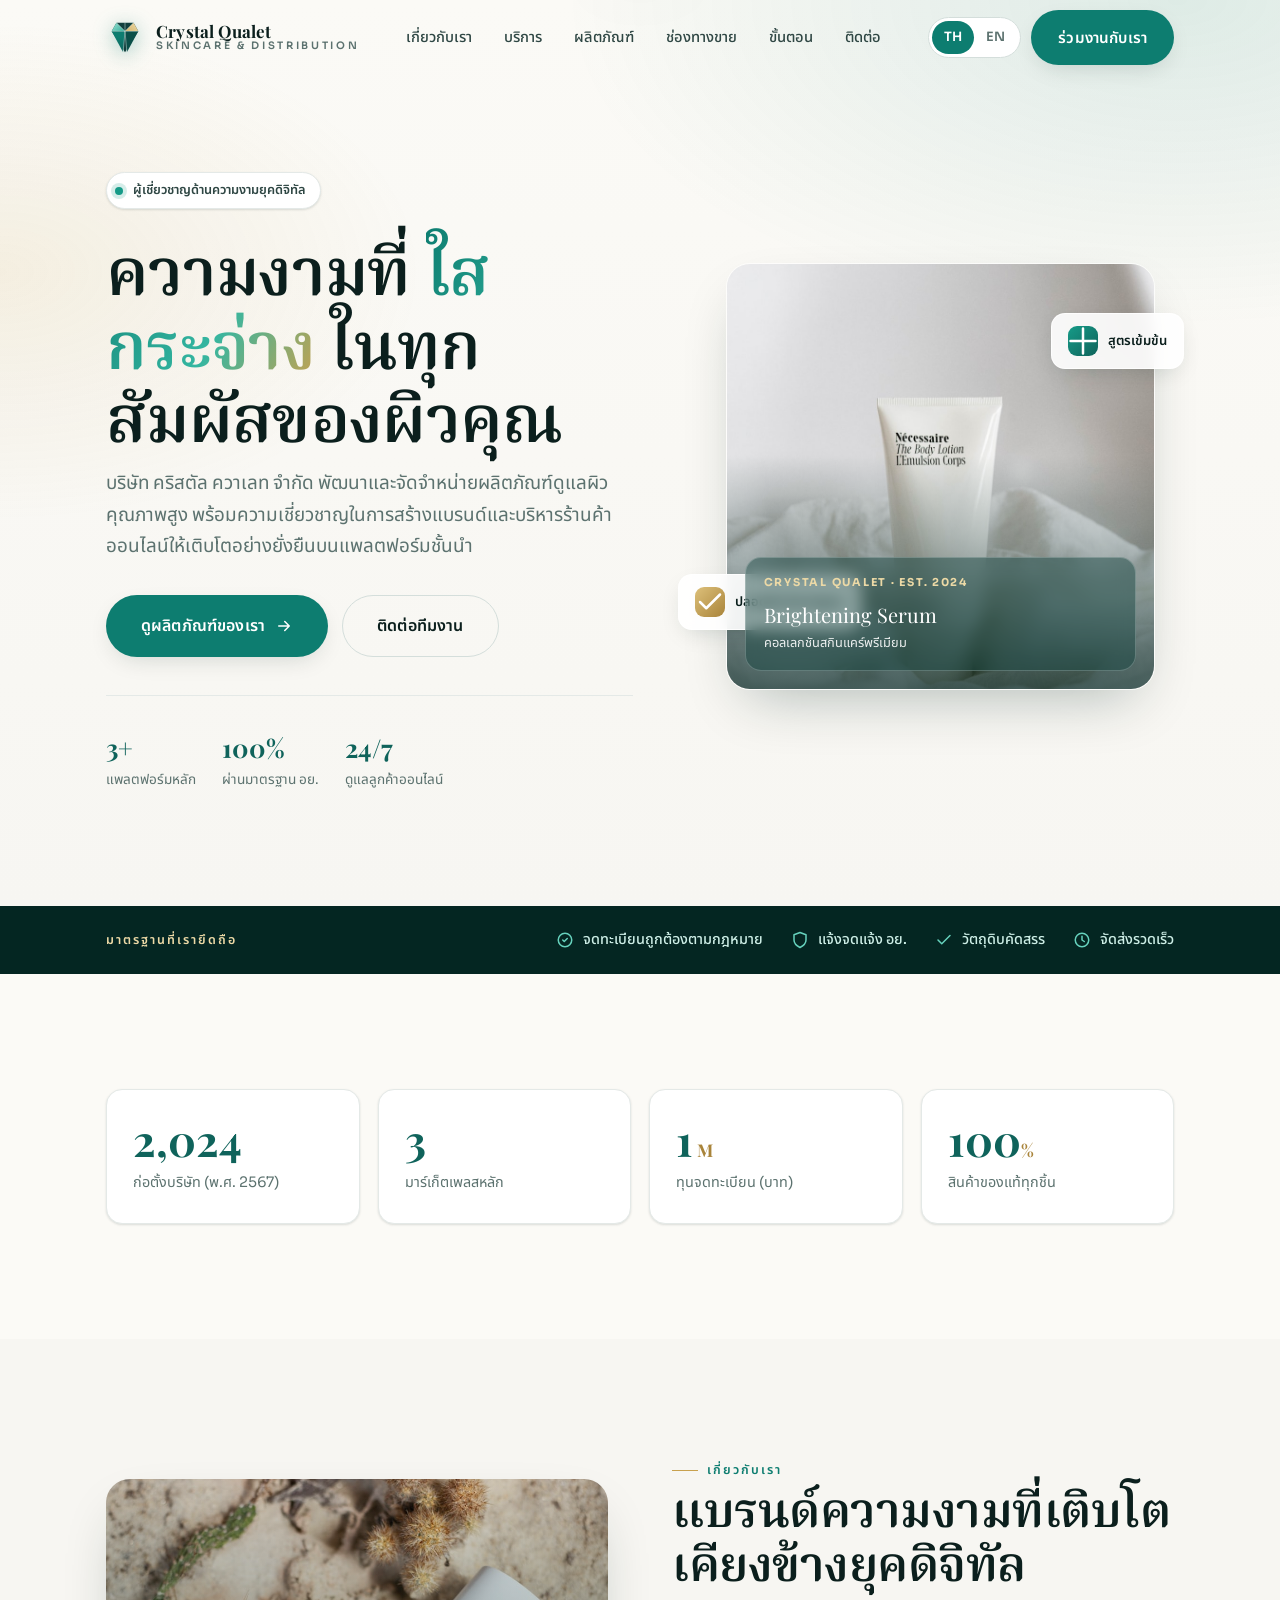
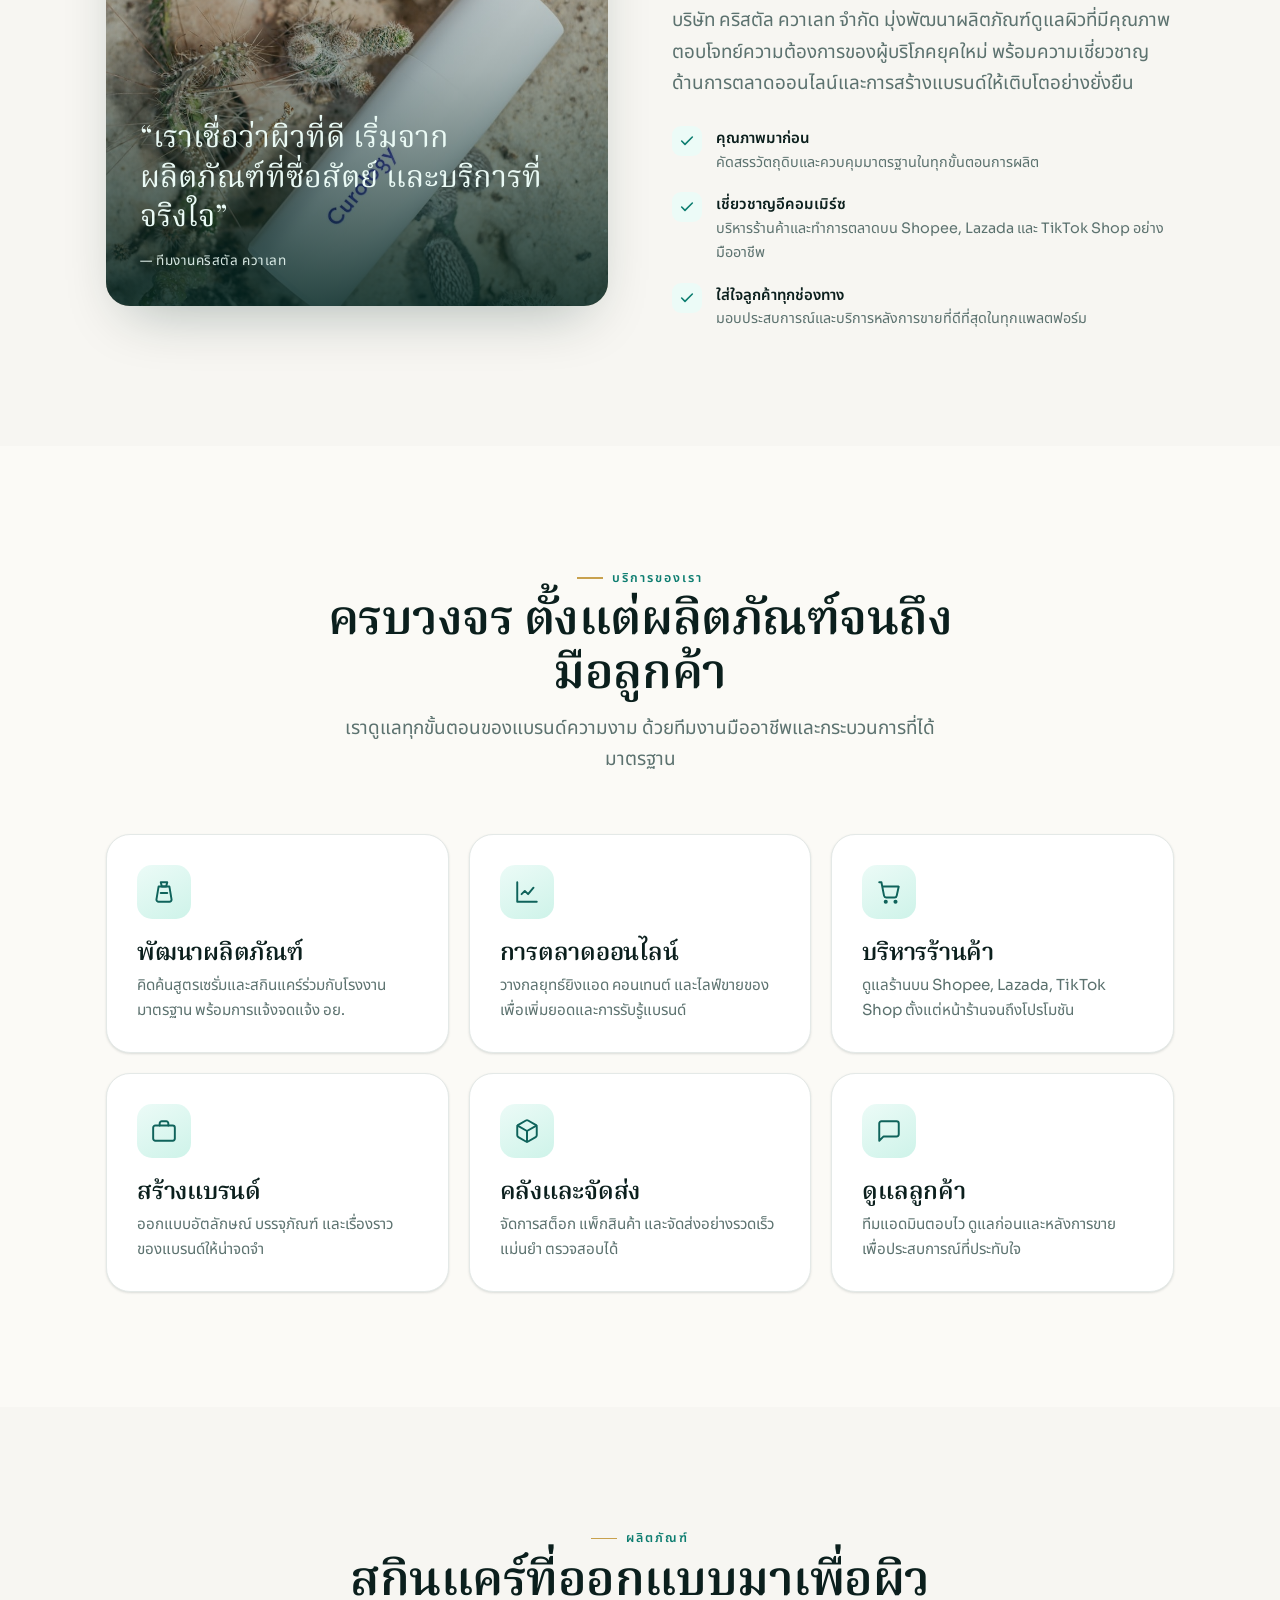
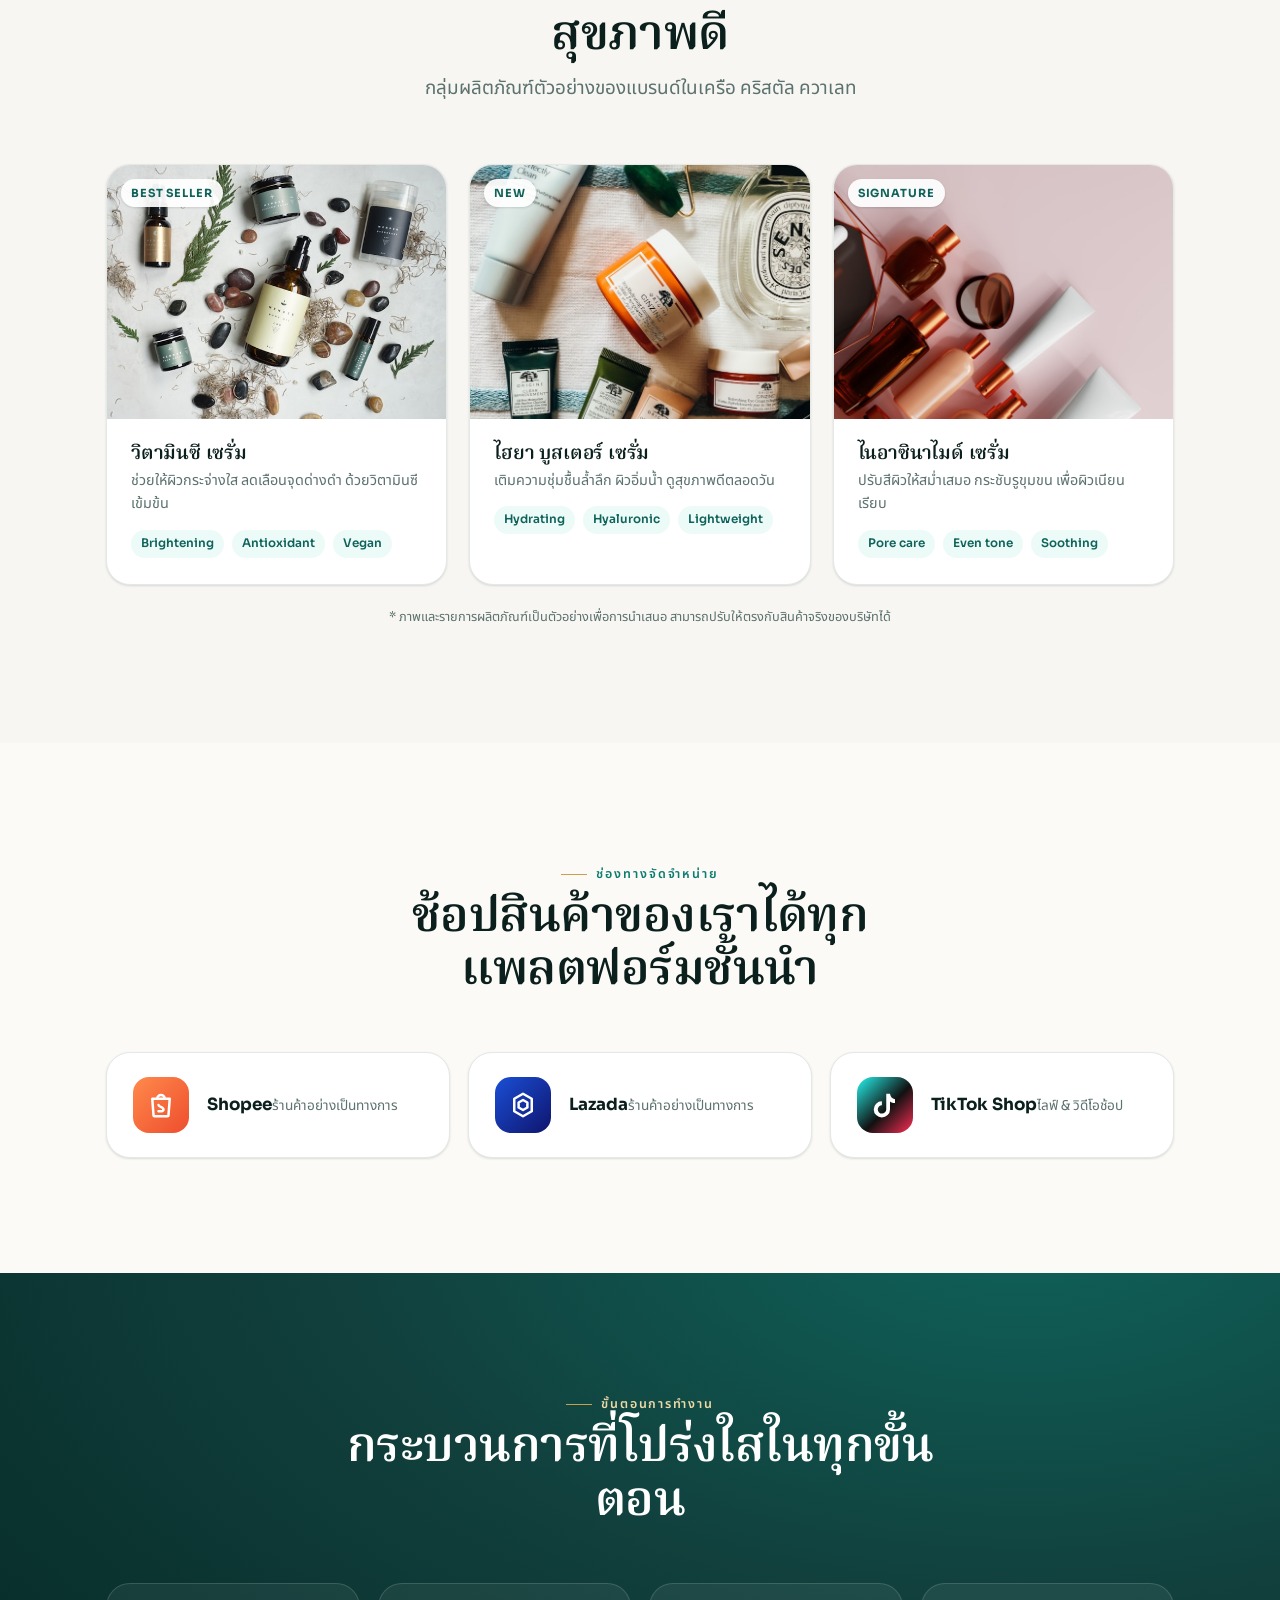
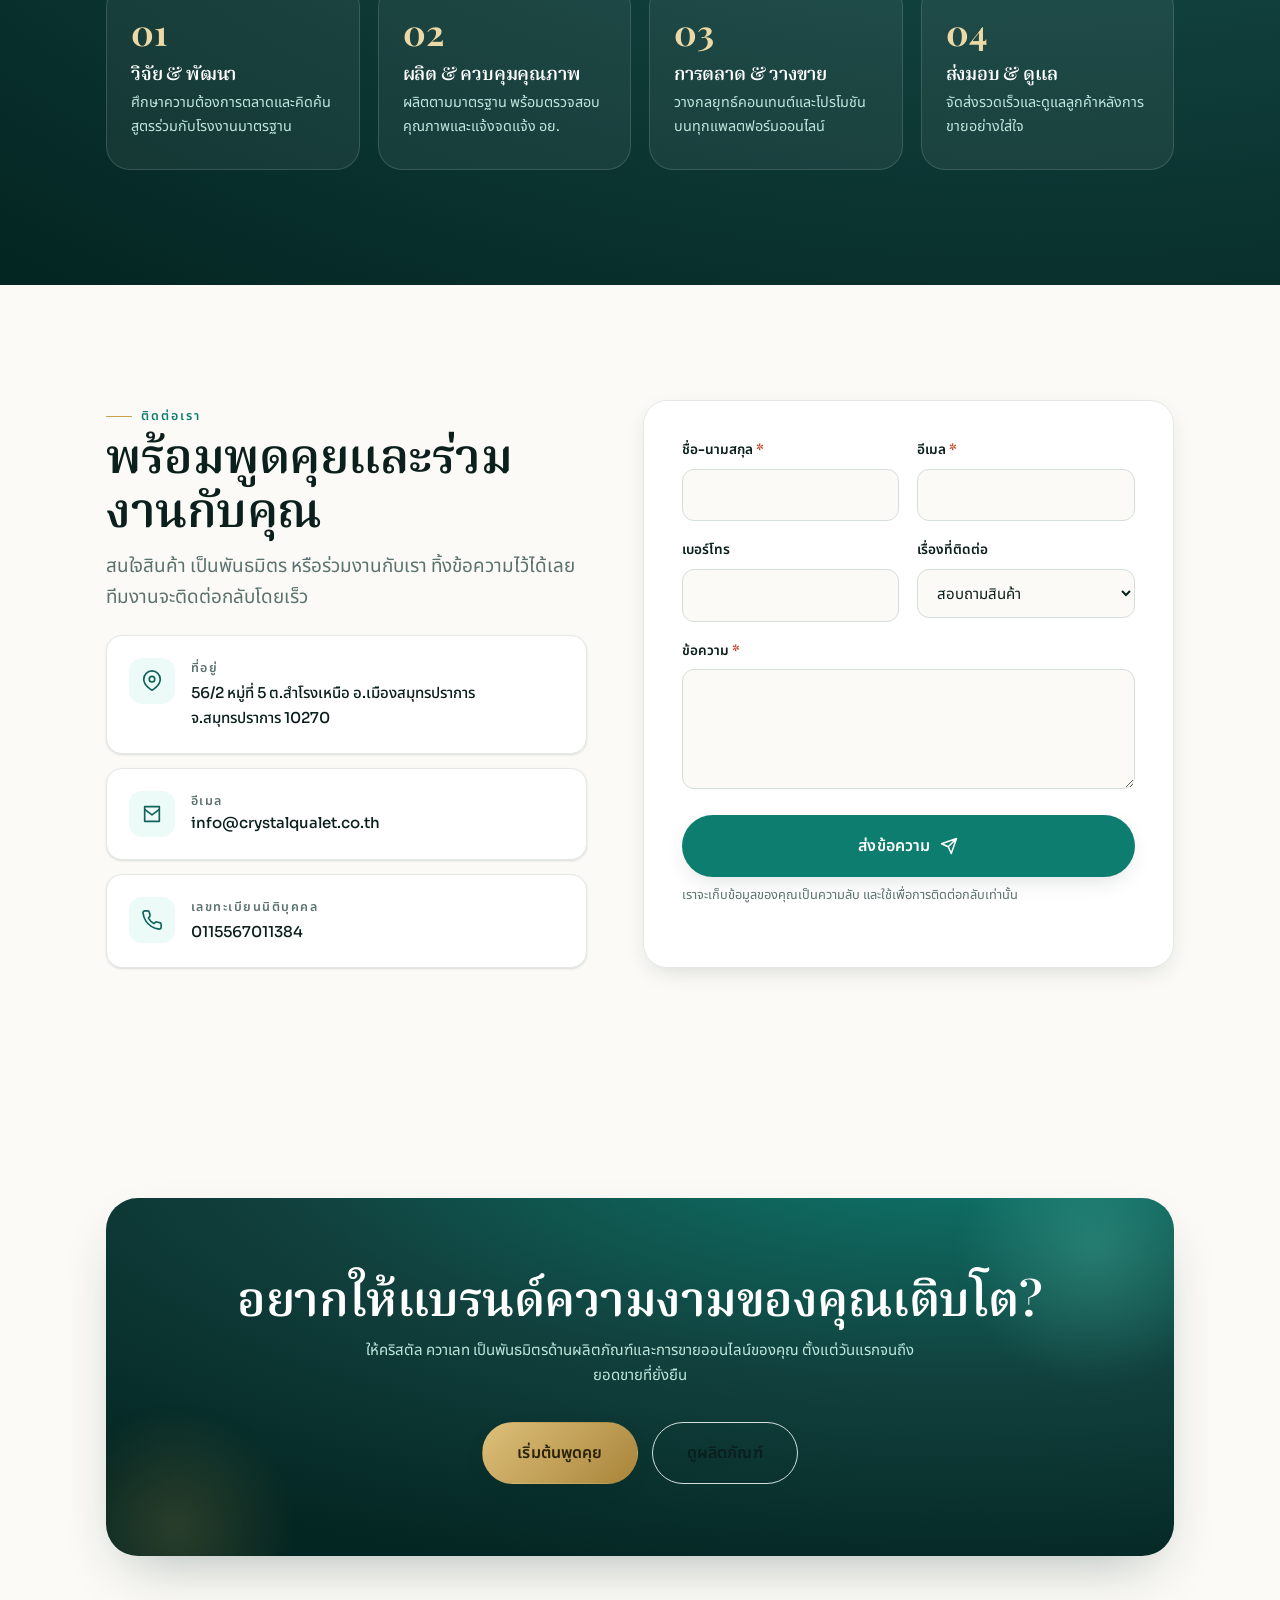
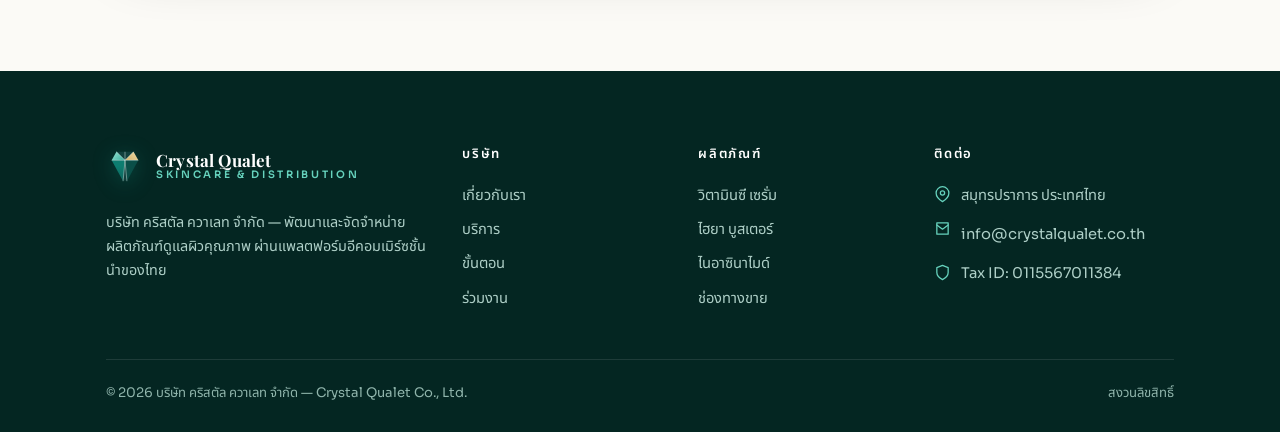
==== commit 252a94d0: "feat: ใช้ภาพถ่ายจริงแทนภาพวาด CSS (Hero, สินค้า, About) แก้ปัญหารูปสินค้า/ภาพ Hero ที่เป็นกล่อง/ขวดเ" ====
--- a/index.html
+++ b/index.html
@@ -168,19 +168,18 @@
           </div>
         </div>
 
-        <div class="hero-visual reveal" data-d="2" aria-hidden="true">
-          <div class="glass panel-main">
-            <div class="pm-top">
-              <span>Crystal Qualet</span>
-              <span>EST. 2024</span>
-            </div>
-            <div class="product"><span class="label">Vitamin C</span></div>
-            <div class="pm-bottom">
-              <div class="t">Brightening Serum</div>
-              <div class="s">Premium skincare collection</div>
-            </div>
-          </div>
-          <div class="chip chip-1">
+        <div class="hero-visual reveal" data-d="2">
+          <div class="hero-photo">
+            <img src="assets/img/hero.jpg" width="900" height="1350"
+                 alt="ขวดเซรั่มบำรุงผิวพรีเมียมของคริสตัล ควาเลท" loading="eager" decoding="async" />
+            <div class="hero-photo__badge">
+              <span class="pm-top-row">Crystal Qualet · EST. 2024</span>
+              <span class="t">Brightening Serum</span>
+              <span class="s" data-lang-th>คอลเลกชันสกินแคร์พรีเมียม</span>
+              <span class="s" data-lang-en>Premium skincare collection</span>
+            </div>
+          </div>
+          <div class="chip chip-1" aria-hidden="true">
             <span class="ic"><svg viewBox="0 0 24 24" fill="none" stroke="currentColor" stroke-width="2" stroke-linecap="round" stroke-linejoin="round"><path d="M12 2v20M2 12h20"/></svg></span>
             <span data-lang-th>สูตรเข้มข้น</span><span data-lang-en>Active formula</span>
           </div>
@@ -233,11 +232,15 @@
     <section class="section section--tint" id="about">
       <div class="container about-grid">
         <div class="about-figure reveal">
-          <p class="quote">
-            <span data-lang-th>“เราเชื่อว่าผิวที่ดี เริ่มจากผลิตภัณฑ์ที่ซื่อสัตย์ และบริการที่จริงใจ”</span>
-            <span data-lang-en>“Great skin starts with honest products and sincere service.”</span>
-          </p>
-          <p class="by"><span data-lang-th>— ทีมงานคริสตัล ควาเลท</span><span data-lang-en>— The Crystal Qualet Team</span></p>
+          <img class="about-figure__img" src="assets/img/about.jpg" width="900" height="1350"
+               alt="บรรยากาศผลิตภัณฑ์ดูแลผิวของคริสตัล ควาเลท" loading="lazy" decoding="async" />
+          <div class="about-figure__content">
+            <p class="quote">
+              <span data-lang-th>“เราเชื่อว่าผิวที่ดี เริ่มจากผลิตภัณฑ์ที่ซื่อสัตย์ และบริการที่จริงใจ”</span>
+              <span data-lang-en>“Great skin starts with honest products and sincere service.”</span>
+            </p>
+            <p class="by"><span data-lang-th>— ทีมงานคริสตัล ควาเลท</span><span data-lang-en>— The Crystal Qualet Team</span></p>
+          </div>
         </div>
 
         <div class="about-copy reveal" data-d="1">
@@ -330,7 +333,10 @@
 
         <div class="product-grid">
           <article class="product-card reveal">
-            <div class="pic pic-1"><span class="tag">Best seller</span><div class="bottle"></div></div>
+            <div class="pic"><span class="tag">Best seller</span>
+              <img src="assets/img/product-vitc.jpg" width="700" height="467" loading="lazy" decoding="async"
+                   alt="วิตามินซี เซรั่ม คริสตัล ควาเลท" />
+            </div>
             <div class="body">
               <h3><span data-lang-th>วิตามินซี เซรั่ม</span><span data-lang-en>Vitamin C Serum</span></h3>
               <p><span data-lang-th>ช่วยให้ผิวกระจ่างใส ลดเลือนจุดด่างดำ ด้วยวิตามินซีเข้มข้น</span><span data-lang-en>Brightens skin and fades dark spots with concentrated vitamin C.</span></p>
@@ -338,7 +344,10 @@
             </div>
           </article>
           <article class="product-card reveal" data-d="1">
-            <div class="pic pic-2"><span class="tag">New</span><div class="bottle"></div></div>
+            <div class="pic"><span class="tag">New</span>
+              <img src="assets/img/product-hya.jpg" width="700" height="933" loading="lazy" decoding="async"
+                   alt="ไฮยา บูสเตอร์ เซรั่ม คริสตัล ควาเลท" />
+            </div>
             <div class="body">
               <h3><span data-lang-th>ไฮยา บูสเตอร์ เซรั่ม</span><span data-lang-en>Hya Booster Serum</span></h3>
               <p><span data-lang-th>เติมความชุ่มชื้นล้ำลึก ผิวอิ่มน้ำ ดูสุขภาพดีตลอดวัน</span><span data-lang-en>Deep hydration for plump, healthy-looking skin all day.</span></p>
@@ -346,7 +355,10 @@
             </div>
           </article>
           <article class="product-card reveal" data-d="2">
-            <div class="pic pic-3"><span class="tag">Signature</span><div class="bottle"></div></div>
+            <div class="pic"><span class="tag">Signature</span>
+              <img src="assets/img/product-niacin.jpg" width="700" height="856" loading="lazy" decoding="async"
+                   alt="ไนอาซินาไมด์ เซรั่ม คริสตัล ควาเลท" />
+            </div>
             <div class="body">
               <h3><span data-lang-th>ไนอาซินาไมด์ เซรั่ม</span><span data-lang-en>Niacinamide Serum</span></h3>
               <p><span data-lang-th>ปรับสีผิวให้สม่ำเสมอ กระชับรูขุมขน เพื่อผิวเนียนเรียบ</span><span data-lang-en>Evens skin tone and refines pores for a smooth finish.</span></p>
--- a/css/styles.css
+++ b/css/styles.css
@@ -217,45 +217,27 @@
 .hero-meta .item .k { font-family: var(--font-display); font-size: 1.6rem; font-weight: 700; color: var(--brand-700); }
 .hero-meta .item .v { font-size: .85rem; color: var(--muted); }
 
-/* Hero visual — glass crystal card stack */
+/* Hero visual — real photo with floating badge */
 .hero-visual { position: relative; aspect-ratio: 1 / 1.04; }
-.glass {
-  position: absolute; border-radius: var(--radius-lg);
-  background: linear-gradient(145deg, rgba(255,255,255,.85), rgba(255,255,255,.45));
-  border: 1px solid rgba(255,255,255,.7);
-  box-shadow: var(--shadow-lg);
+.hero-photo {
+  position: absolute; inset: 6% 4% 8% 6%; border-radius: var(--radius-lg); overflow: hidden;
+  box-shadow: var(--shadow-lg); border: 1px solid rgba(255,255,255,.6);
+}
+.hero-photo img { width: 100%; height: 100%; object-fit: cover; }
+.hero-photo::after {
+  content: ""; position: absolute; inset: 0;
+  background: linear-gradient(180deg, transparent 45%, rgba(4,38,34,.7));
+}
+.hero-photo__badge {
+  position: absolute; left: 18px; right: 18px; bottom: 18px; z-index: 1;
+  display: flex; flex-direction: column; gap: 2px; color: #fff;
+  padding: 16px 18px; border-radius: 16px;
+  background: rgba(17,64,61,.45); border: 1px solid rgba(255,255,255,.22);
   backdrop-filter: blur(8px); -webkit-backdrop-filter: blur(8px);
 }
-.hero-visual .panel-main {
-  inset: 6% 4% 12% 6%;
-  background:
-    radial-gradient(120% 90% at 20% 10%, rgba(102,210,189,.5), transparent 55%),
-    linear-gradient(160deg, var(--brand-600), var(--brand-800));
-  border: 1px solid rgba(255,255,255,.18);
-  display: flex; flex-direction: column; justify-content: space-between; padding: 28px; color: #eafaf5;
-  overflow: hidden;
-}
-.hero-visual .panel-main::after {
-  content: ""; position: absolute; width: 120%; height: 60%; left: -10%; top: -20%;
-  background: linear-gradient(180deg, rgba(255,255,255,.35), transparent);
-  transform: rotate(-8deg); filter: blur(8px);
-}
-.panel-main .product {
-  width: 120px; height: 168px; margin: 18px auto 4px; border-radius: 16px; position: relative;
-  background: linear-gradient(160deg, rgba(255,255,255,.95), rgba(236,251,247,.85));
-  box-shadow: 0 24px 50px -18px rgba(4,38,34,.6), 0 0 0 1px rgba(255,255,255,.5) inset;
-  display: flex; align-items: flex-end; justify-content: center; padding-bottom: 16px;
-}
-.panel-main .product::before {
-  content: ""; position: absolute; top: -16px; width: 34px; height: 26px; border-radius: 6px;
-  background: linear-gradient(180deg, var(--gold-400), var(--gold-600));
-  box-shadow: 0 6px 14px -4px rgba(169,132,58,.6);
-}
-.panel-main .product .label { font-size: .62rem; letter-spacing: .22em; text-transform: uppercase; color: var(--brand-700); font-weight: 700; }
-.panel-main .pm-top { display: flex; align-items: center; justify-content: space-between; font-size: .72rem; letter-spacing: .14em; text-transform: uppercase; opacity: .9; position: relative; z-index: 1; }
-.panel-main .pm-bottom { position: relative; z-index: 1; }
-.panel-main .pm-bottom .t { font-family: var(--font-display); font-size: 1.15rem; }
-.panel-main .pm-bottom .s { font-size: .78rem; opacity: .85; }
+.hero-photo__badge .pm-top-row { font-size: .68rem; letter-spacing: .16em; text-transform: uppercase; color: var(--gold-300); font-weight: 700; }
+.hero-photo__badge .t { font-family: var(--font-display); font-size: 1.25rem; margin-top: 4px; }
+.hero-photo__badge .s { font-size: .8rem; opacity: .9; }
 
 .hero-visual .chip {
   position: absolute; padding: 12px 16px; border-radius: 14px; display: flex; align-items: center; gap: 10px;
@@ -292,14 +274,15 @@
 /* ---------- About ---------- */
 .about-grid { display: grid; grid-template-columns: 1fr 1fr; gap: clamp(32px, 5vw, 64px); align-items: center; }
 .about-figure { position: relative; border-radius: var(--radius-lg); overflow: hidden; box-shadow: var(--shadow-lg); aspect-ratio: 4/3.4;
-  background: linear-gradient(160deg, var(--brand-600), var(--brand-900)); color: #eafaf5; padding: 34px; display: flex; flex-direction: column; justify-content: flex-end; }
+  color: #eafaf5; display: flex; flex-direction: column; justify-content: flex-end; }
+.about-figure__img { position: absolute; inset: 0; width: 100%; height: 100%; object-fit: cover; }
 .about-figure::before {
-  content: ""; position: absolute; inset: 0;
-  background: radial-gradient(70% 60% at 80% 10%, rgba(102,210,189,.45), transparent 60%),
-              radial-gradient(50% 50% at 10% 90%, rgba(200,161,78,.3), transparent 60%);
-}
-.about-figure .quote { position: relative; font-family: var(--font-display); font-size: clamp(1.3rem, 2.4vw, 1.9rem); line-height: 1.3; }
-.about-figure .by { position: relative; margin-top: 16px; font-size: .85rem; opacity: .85; letter-spacing: .04em; }
+  content: ""; position: absolute; inset: 0; z-index: 1;
+  background: linear-gradient(180deg, rgba(4,38,34,.1) 0%, rgba(4,38,34,.35) 45%, rgba(4,38,34,.85) 100%);
+}
+.about-figure__content { position: relative; z-index: 2; padding: 34px; }
+.about-figure .quote { font-family: var(--font-display); font-size: clamp(1.3rem, 2.4vw, 1.9rem); line-height: 1.3; }
+.about-figure .by { margin-top: 16px; font-size: .85rem; opacity: .9; letter-spacing: .04em; }
 .about-list { display: grid; gap: 18px; margin-top: 28px; }
 .about-list li { display: flex; gap: 14px; align-items: flex-start; }
 .about-list .tick { width: 30px; height: 30px; border-radius: 9px; flex: none; display: grid; place-items: center; background: var(--brand-50); color: var(--brand-600); }
@@ -335,28 +318,15 @@
   box-shadow: var(--shadow-sm); transition: transform .3s var(--ease), box-shadow .3s var(--ease);
 }
 .product-card:hover { transform: translateY(-6px); box-shadow: var(--shadow-lg); }
-.product-card .pic { aspect-ratio: 4/3; position: relative; display: grid; place-items: center; overflow: hidden; }
-.product-card .pic .bottle {
-  width: 92px; height: 150px; border-radius: 16px; position: relative;
-  background: linear-gradient(160deg, rgba(255,255,255,.96), rgba(255,255,255,.78));
-  box-shadow: 0 20px 40px -16px rgba(4,38,34,.45), 0 0 0 1px rgba(255,255,255,.6) inset;
-}
-.product-card .pic .bottle::before {
-  content: ""; position: absolute; top: -14px; left: 50%; transform: translateX(-50%); width: 30px; height: 22px; border-radius: 5px;
-  background: linear-gradient(180deg, var(--gold-400), var(--gold-600));
-}
-.product-card .pic .bottle::after {
-  content: ""; position: absolute; inset: auto 14px 18px; height: 46px; border-radius: 8px; background: linear-gradient(180deg, rgba(255,255,255,.9), rgba(236,251,247,.6)); box-shadow: 0 1px 0 rgba(0,0,0,.05);
-}
-.product-card .tag { position: absolute; top: 14px; left: 14px; font-size: .7rem; font-weight: 700; letter-spacing: .08em; text-transform: uppercase; padding: 5px 10px; border-radius: 999px; background: rgba(255,255,255,.92); color: var(--brand-700); box-shadow: var(--shadow-sm); }
+.product-card .pic { aspect-ratio: 4/3; position: relative; overflow: hidden; background: var(--pearl); }
+.product-card .pic img { width: 100%; height: 100%; object-fit: cover; transition: transform .6s var(--ease); }
+.product-card:hover .pic img { transform: scale(1.05); }
+.product-card .tag { position: absolute; top: 14px; left: 14px; z-index: 1; font-size: .7rem; font-weight: 700; letter-spacing: .08em; text-transform: uppercase; padding: 5px 10px; border-radius: 999px; background: rgba(255,255,255,.92); color: var(--brand-700); box-shadow: var(--shadow-sm); }
 .product-card .body { padding: 22px 24px 26px; }
 .product-card h3 { font-size: 1.2rem; }
 .product-card p { color: var(--muted); font-size: .9rem; margin-top: 6px; }
 .product-card .feat { display: flex; flex-wrap: wrap; gap: 8px; margin-top: 14px; }
 .product-card .feat span { font-size: .74rem; padding: 4px 10px; border-radius: 999px; background: var(--brand-50); color: var(--brand-700); font-weight: 600; }
-.pic-1 { background: linear-gradient(160deg, #eafaf5, #cdeee6); }
-.pic-2 { background: linear-gradient(160deg, #fbf3df, #f0e2bd); }
-.pic-3 { background: linear-gradient(160deg, #eef1ff, #d9def7); }
 
 /* ---------- Process / steps ---------- */
 .steps { display: grid; grid-template-columns: repeat(4, 1fr); gap: 18px; counter-reset: step; }
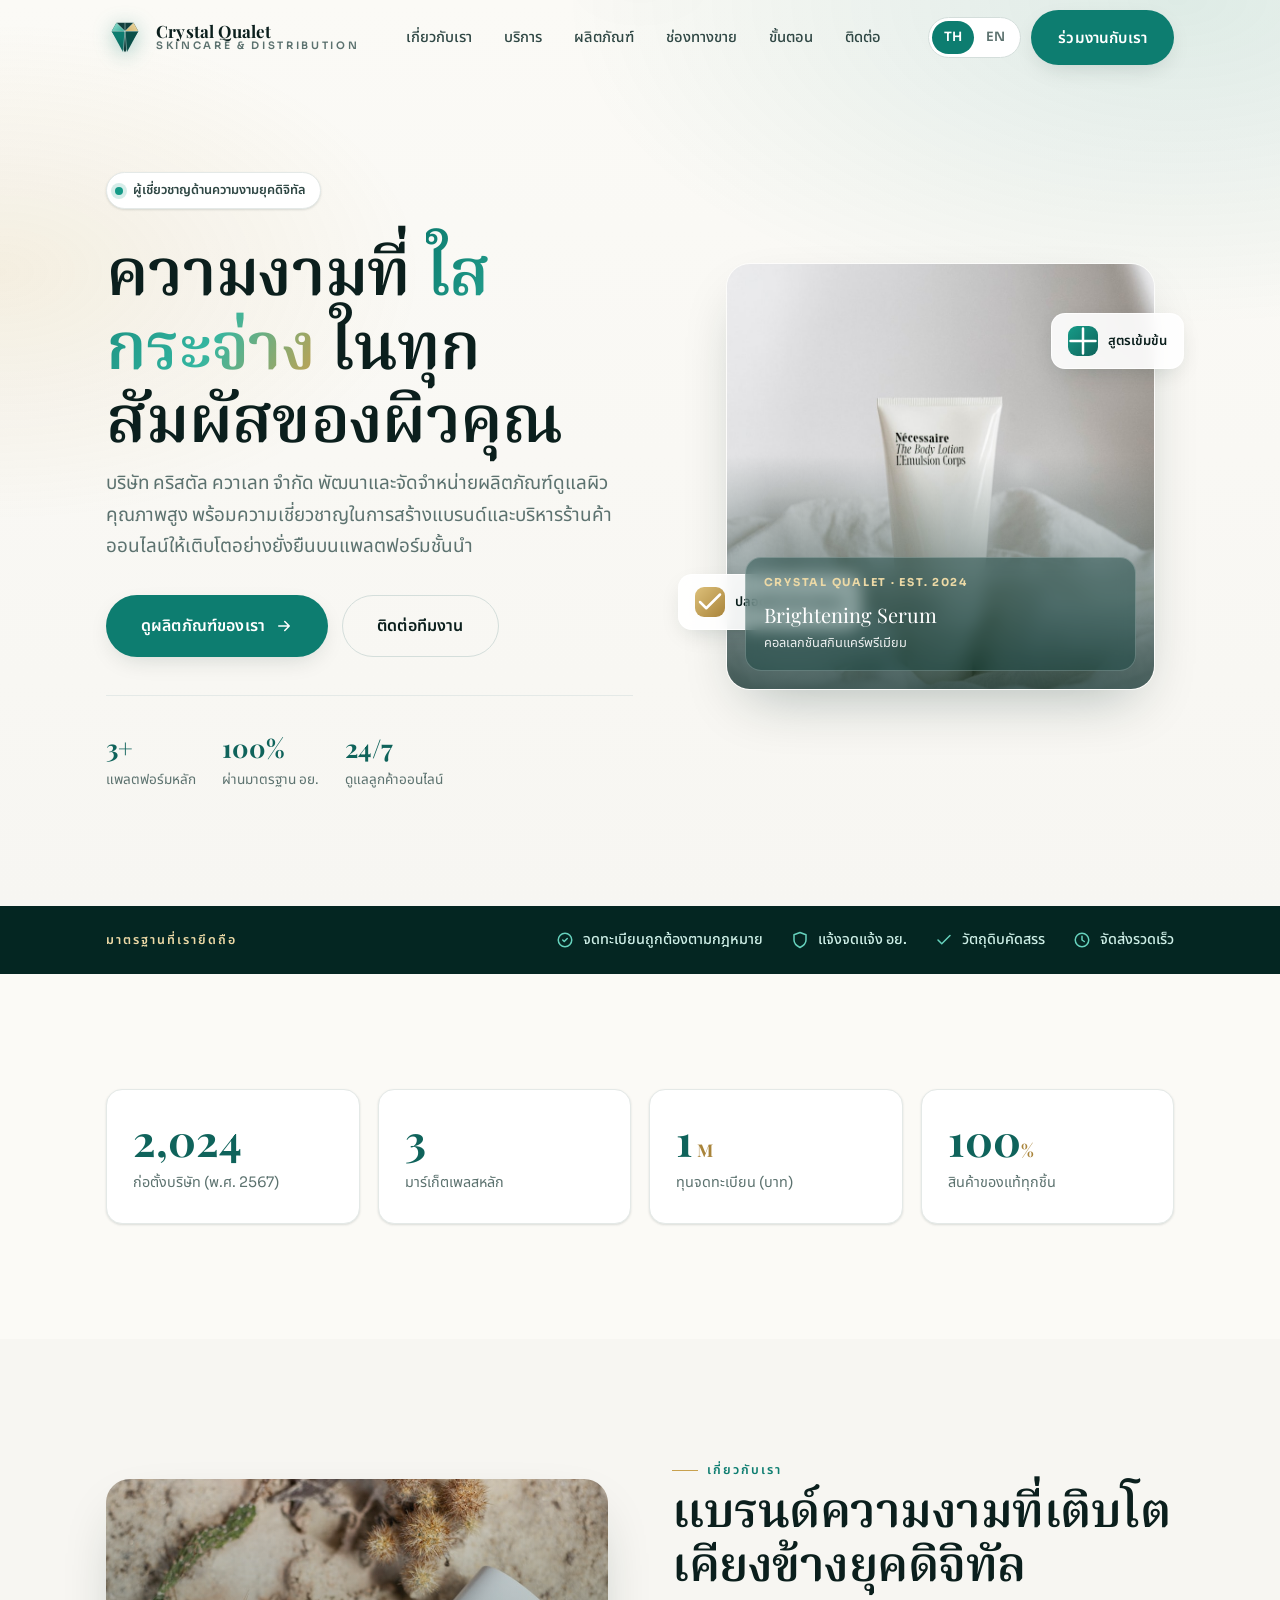
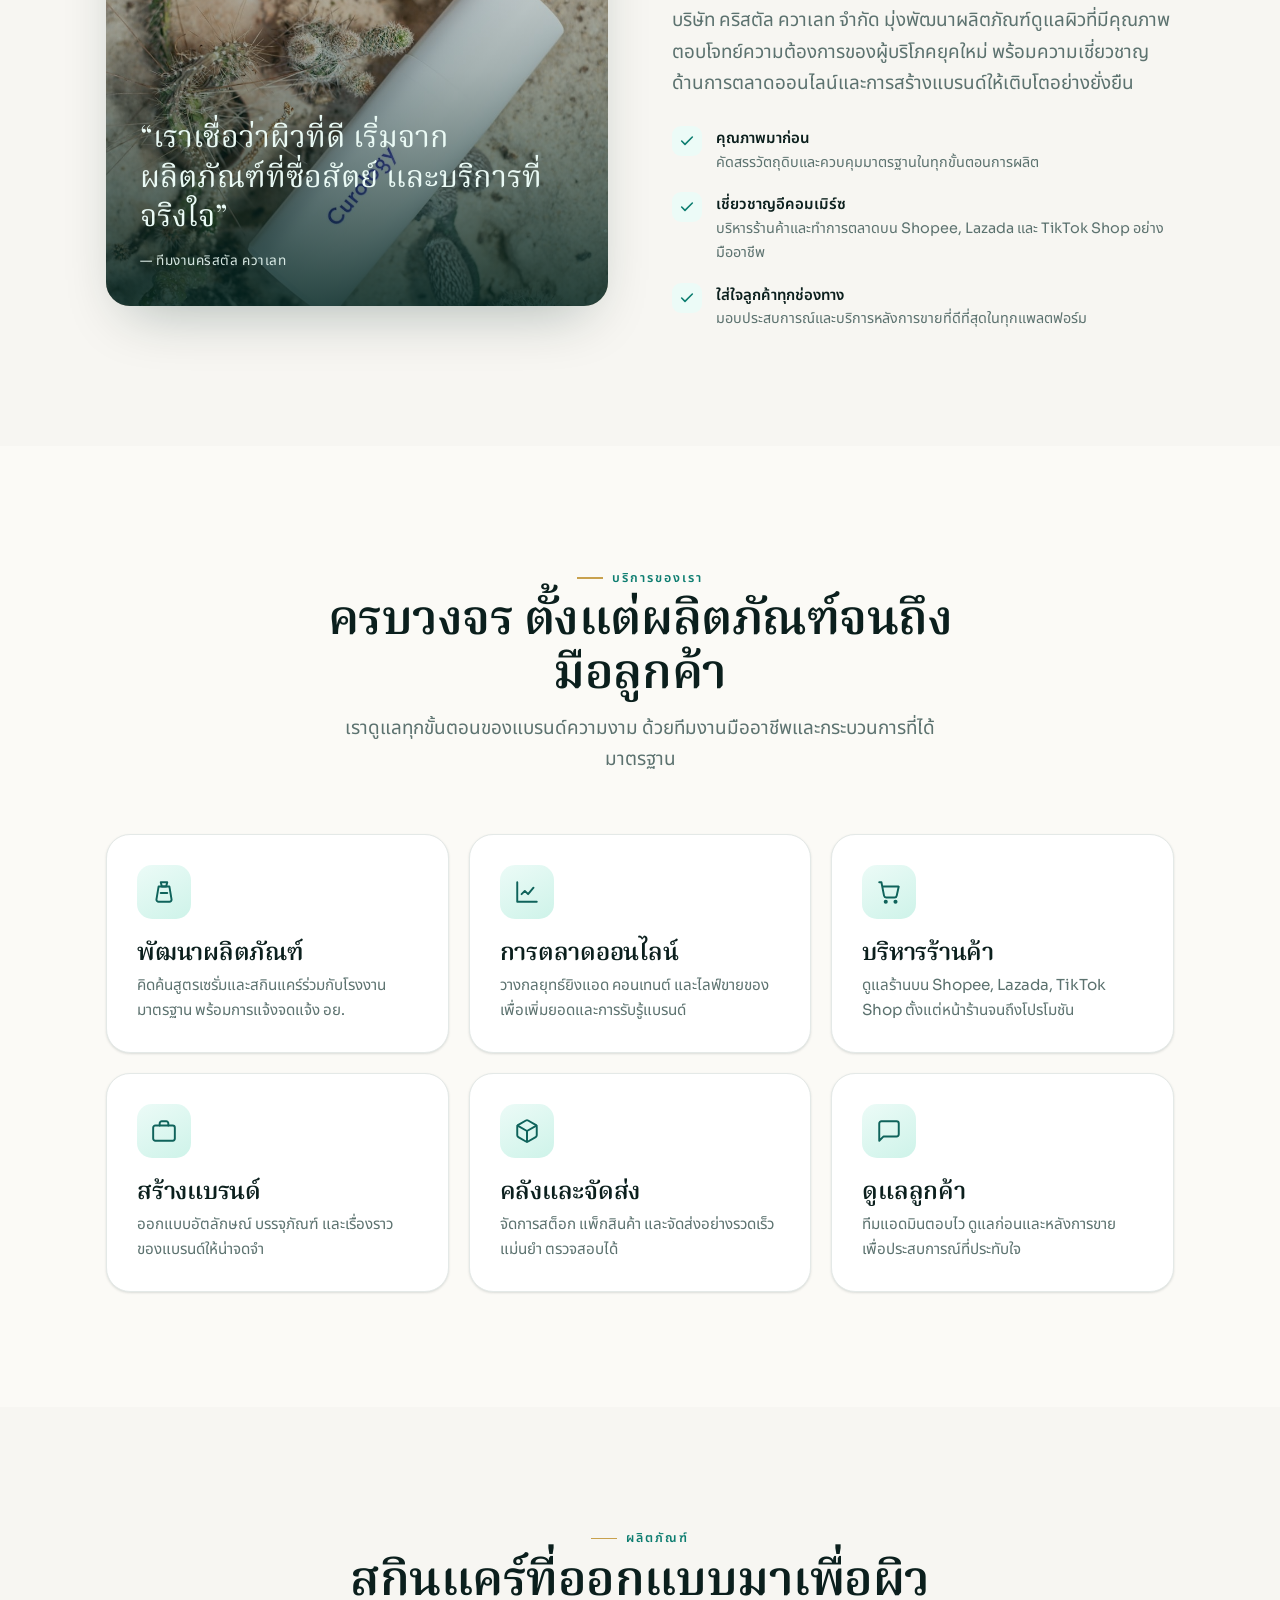
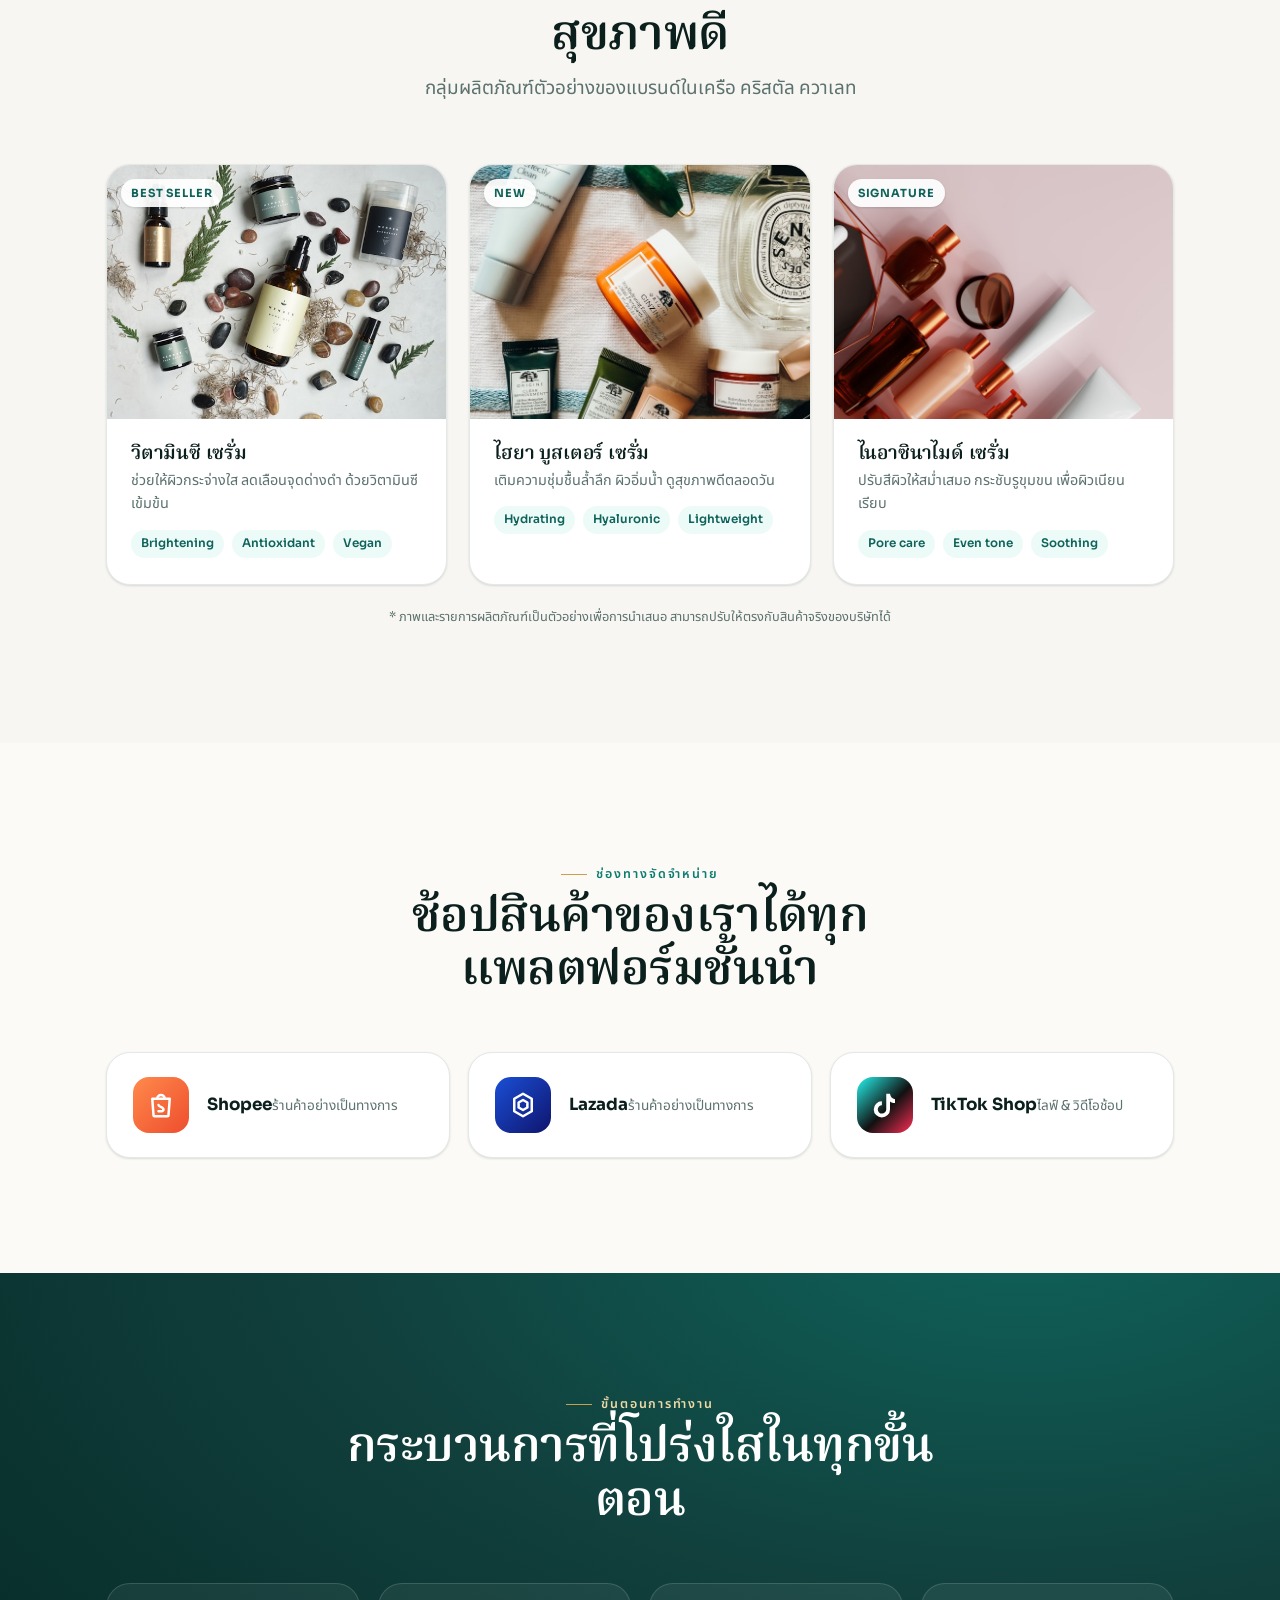
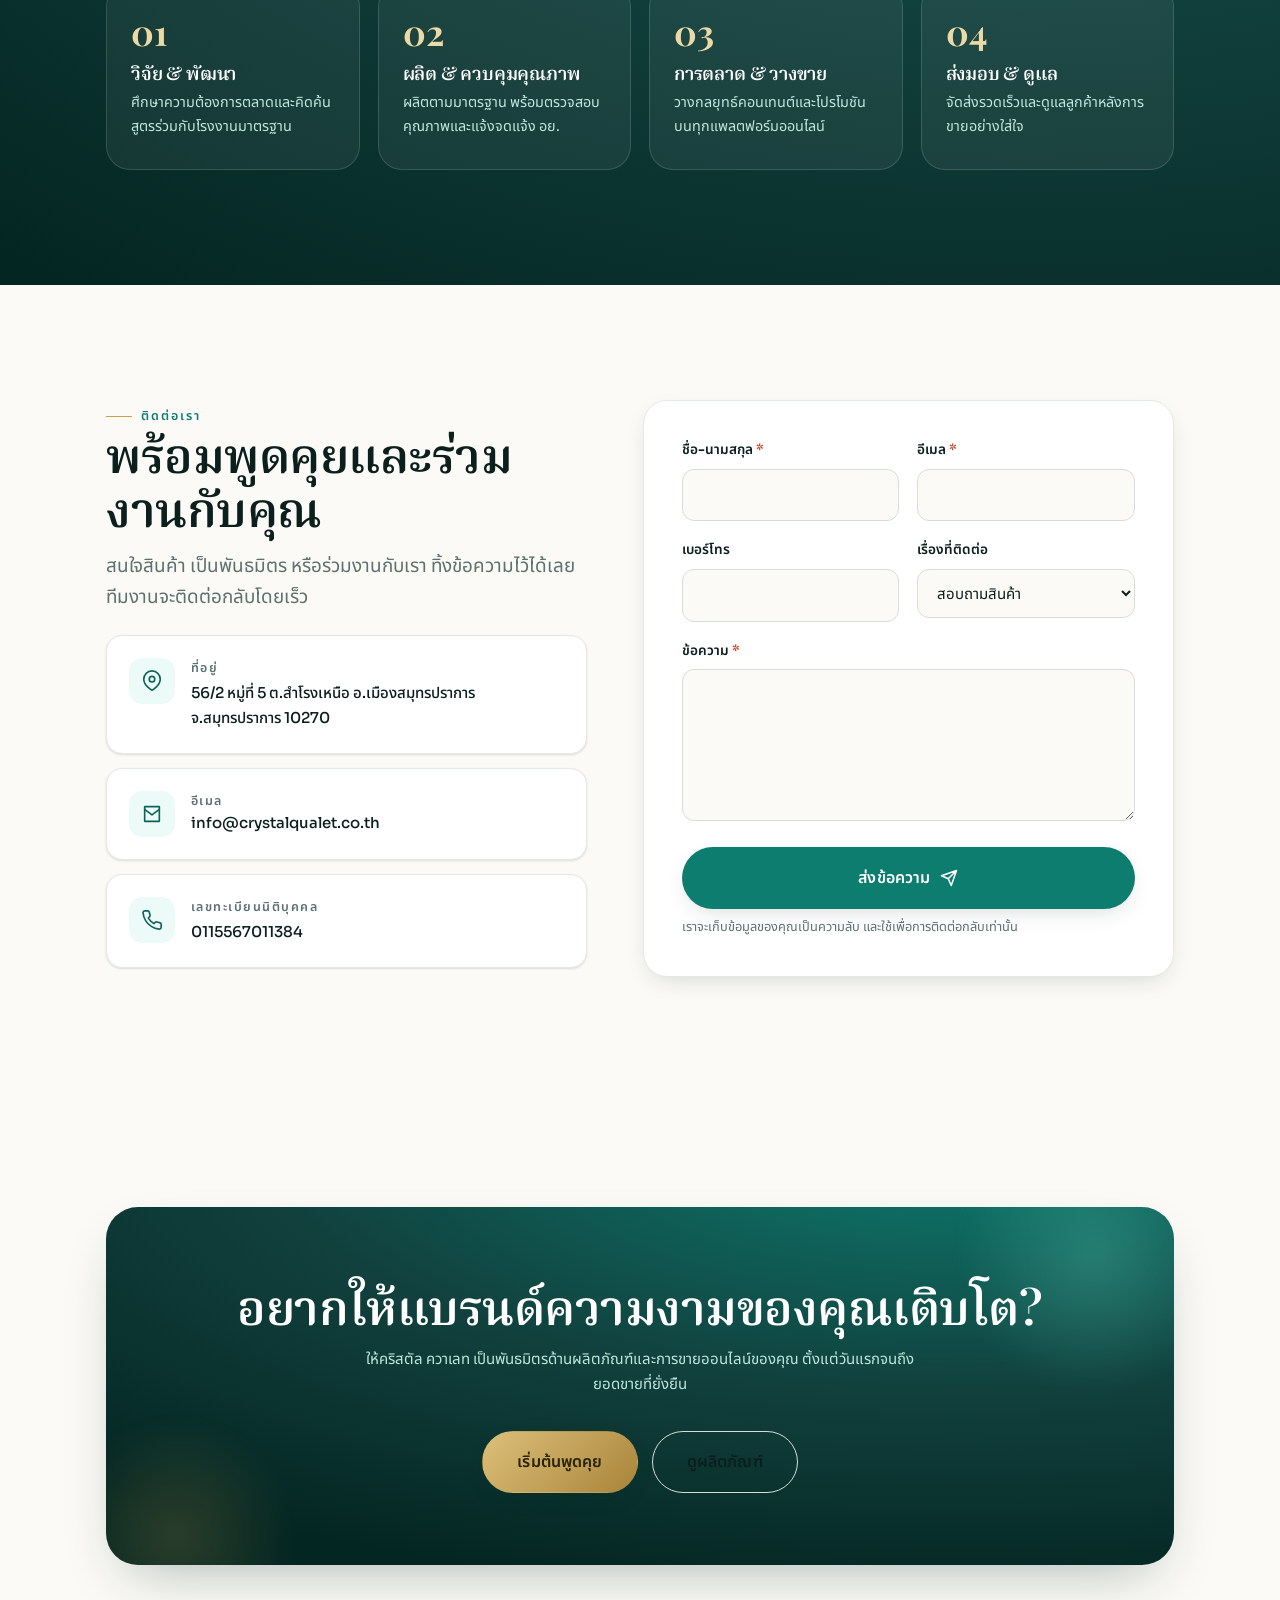
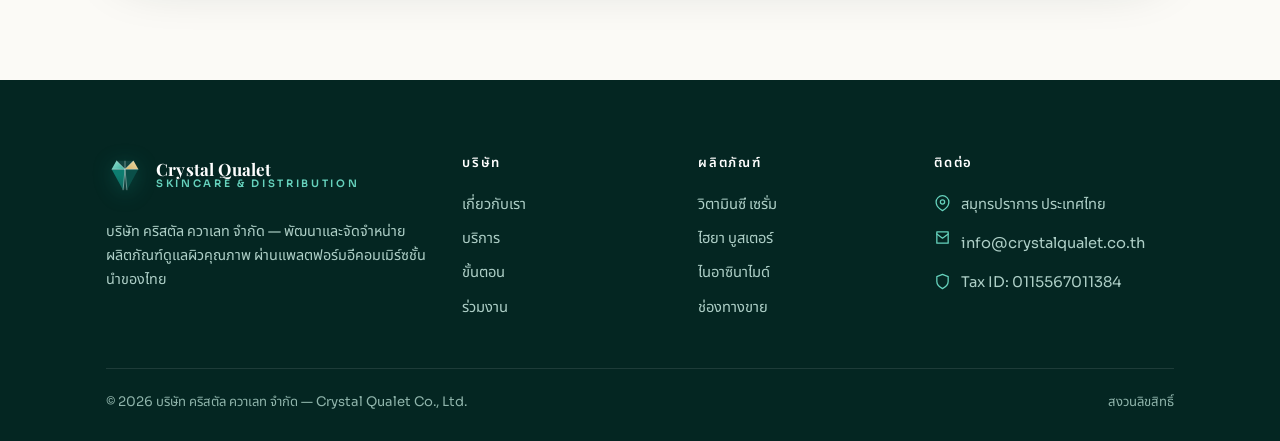
==== commit 932e229a: "chore: ยกระดับเว็บให้ได้มาตรฐาน W3C/WCAG และ best practices - HTML valid: escape & ใน URL ฟอนต์, ลบ " ====
--- a/index.html
+++ b/index.html
@@ -8,9 +8,12 @@
   <meta name="description" content="บริษัท คริสตัล ควาเลท จำกัด (Crystal Qualet Co., Ltd.) ผู้พัฒนาและจัดจำหน่ายผลิตภัณฑ์ดูแลผิวและเครื่องสำอางคุณภาพ เชี่ยวชาญการบริหารร้านค้าออนไลน์บน Shopee, Lazada และ TikTok Shop" />
   <meta name="keywords" content="คริสตัล ควาเลท, Crystal Qualet, เซรั่ม, สกินแคร์, เครื่องสำอาง, ขายออนไลน์, Shopee, Lazada, TikTok Shop, สมุทรปราการ" />
   <meta name="robots" content="index, follow" />
+  <meta name="color-scheme" content="light" />
   <meta name="theme-color" content="#0d7d70" />
+  <meta name="format-detection" content="telephone=no" />
   <link rel="icon" type="image/svg+xml" href="assets/favicon.svg" />
   <link rel="apple-touch-icon" href="assets/favicon.svg" />
+  <link rel="manifest" href="site.webmanifest" />
   <link rel="canonical" href="https://www.crystalqualet.co.th/" />
 
   <!-- Open Graph -->
@@ -33,7 +36,7 @@
   <!-- Fonts -->
   <link rel="preconnect" href="https://fonts.googleapis.com" />
   <link rel="preconnect" href="https://fonts.gstatic.com" crossorigin />
-  <link href="https://fonts.googleapis.com/css2?family=Playfair+Display:wght@500;600;700&family=Sora:wght@400;500;600;700&family=Noto+Sans+Thai:wght@400;500;600;700&family=Noto+Serif+Thai:wght@500;600;700&display=swap" rel="stylesheet" />
+  <link href="https://fonts.googleapis.com/css2?family=Playfair+Display:wght@500;600;700&amp;family=Sora:wght@400;500;600;700&amp;family=Noto+Sans+Thai:wght@400;500;600;700&amp;family=Noto+Serif+Thai:wght@500;600;700&amp;display=swap" rel="stylesheet" />
 
   <link rel="stylesheet" href="css/styles.css" />
 
@@ -123,7 +126,7 @@
   <main id="home">
 
     <!-- ===================== HERO ===================== -->
-    <section class="hero">
+    <section class="hero" aria-labelledby="hero-title">
       <div class="container hero-grid">
         <div class="hero-copy">
           <span class="hero-badge reveal">
@@ -132,7 +135,7 @@
             <span data-lang-en>Beauty experts for the digital era</span>
           </span>
 
-          <h1 class="reveal" data-d="1">
+          <h1 id="hero-title" class="reveal" data-d="1">
             <span data-lang-th>ความงามที่ <span class="accent">ใสกระจ่าง</span> ในทุกสัมผัสของผิวคุณ</span>
             <span data-lang-en>Radiant beauty, <span class="accent">crystal-clear</span> in every detail</span>
           </h1>
@@ -192,7 +195,7 @@
     </section>
 
     <!-- ===================== TRUST STRIP ===================== -->
-    <section class="trust-strip">
+    <section class="trust-strip" aria-label="มาตรฐานที่เรายึดถือ / Standards we uphold">
       <div class="container">
         <span class="label"><span data-lang-th>มาตรฐานที่เรายึดถือ</span><span data-lang-en>Standards we uphold</span></span>
         <ul>
@@ -205,8 +208,10 @@
     </section>
 
     <!-- ===================== STATS ===================== -->
-    <section class="section">
+    <section class="section" aria-label="ข้อมูลบริษัทโดยสรุป / Company at a glance">
       <div class="container">
+        <h2 class="sr-only" data-lang-th>ข้อมูลบริษัทโดยสรุป</h2>
+        <h2 class="sr-only" data-lang-en>Company at a glance</h2>
         <div class="stats-grid">
           <div class="stat-card reveal">
             <div class="num"><span data-count="2024">0</span></div>
@@ -229,7 +234,7 @@
     </section>
 
     <!-- ===================== ABOUT ===================== -->
-    <section class="section section--tint" id="about">
+    <section class="section section--tint" id="about" aria-labelledby="about-title">
       <div class="container about-grid">
         <div class="about-figure reveal">
           <img class="about-figure__img" src="assets/img/about.jpg" width="900" height="1350"
@@ -245,7 +250,7 @@
 
         <div class="about-copy reveal" data-d="1">
           <span class="eyebrow"><span data-lang-th>เกี่ยวกับเรา</span><span data-lang-en>About us</span></span>
-          <h2><span data-lang-th>แบรนด์ความงามที่เติบโตเคียงข้างยุคดิจิทัล</span><span data-lang-en>A beauty brand built for the digital age</span></h2>
+          <h2 id="about-title"><span data-lang-th>แบรนด์ความงามที่เติบโตเคียงข้างยุคดิจิทัล</span><span data-lang-en>A beauty brand built for the digital age</span></h2>
           <p class="lead">
             <span data-lang-th>บริษัท คริสตัล ควาเลท จำกัด มุ่งพัฒนาผลิตภัณฑ์ดูแลผิวที่มีคุณภาพ ตอบโจทย์ความต้องการของผู้บริโภคยุคใหม่ พร้อมความเชี่ยวชาญด้านการตลาดออนไลน์และการสร้างแบรนด์ให้เติบโตอย่างยั่งยืน</span>
             <span data-lang-en>Crystal Qualet Co., Ltd. is dedicated to developing quality skincare that meets the needs of modern consumers, backed by expertise in digital marketing and sustainable brand growth.</span>
@@ -279,11 +284,11 @@
     </section>
 
     <!-- ===================== SERVICES ===================== -->
-    <section class="section" id="services">
+    <section class="section" id="services" aria-labelledby="services-title">
       <div class="container">
         <div class="section-head center reveal">
           <span class="eyebrow"><span data-lang-th>บริการของเรา</span><span data-lang-en>What we do</span></span>
-          <h2><span data-lang-th>ครบวงจร ตั้งแต่ผลิตภัณฑ์จนถึงมือลูกค้า</span><span data-lang-en>End-to-end, from product to customer</span></h2>
+          <h2 id="services-title"><span data-lang-th>ครบวงจร ตั้งแต่ผลิตภัณฑ์จนถึงมือลูกค้า</span><span data-lang-en>End-to-end, from product to customer</span></h2>
           <p class="lead"><span data-lang-th>เราดูแลทุกขั้นตอนของแบรนด์ความงาม ด้วยทีมงานมืออาชีพและกระบวนการที่ได้มาตรฐาน</span><span data-lang-en>We handle every stage of a beauty brand with a professional team and standardised processes.</span></p>
         </div>
 
@@ -323,11 +328,11 @@
     </section>
 
     <!-- ===================== PRODUCTS ===================== -->
-    <section class="section section--tint" id="products">
+    <section class="section section--tint" id="products" aria-labelledby="products-title">
       <div class="container">
         <div class="section-head center reveal">
           <span class="eyebrow"><span data-lang-th>ผลิตภัณฑ์</span><span data-lang-en>Our products</span></span>
-          <h2><span data-lang-th>สกินแคร์ที่ออกแบบมาเพื่อผิวสุขภาพดี</span><span data-lang-en>Skincare designed for healthy skin</span></h2>
+          <h2 id="products-title"><span data-lang-th>สกินแคร์ที่ออกแบบมาเพื่อผิวสุขภาพดี</span><span data-lang-en>Skincare designed for healthy skin</span></h2>
           <p class="lead"><span data-lang-th>กลุ่มผลิตภัณฑ์ตัวอย่างของแบรนด์ในเครือ คริสตัล ควาเลท</span><span data-lang-en>A sample of the product lines under the Crystal Qualet portfolio.</span></p>
         </div>
 
@@ -366,7 +371,7 @@
             </div>
           </article>
         </div>
-        <p class="form-note reveal" style="text-align:center;margin-top:22px;">
+        <p class="form-note product-note reveal">
           <span data-lang-th>* ภาพและรายการผลิตภัณฑ์เป็นตัวอย่างเพื่อการนำเสนอ สามารถปรับให้ตรงกับสินค้าจริงของบริษัทได้</span>
           <span data-lang-en>* Product visuals and items shown are illustrative and can be tailored to the company's actual catalogue.</span>
         </p>
@@ -374,11 +379,11 @@
     </section>
 
     <!-- ===================== CHANNELS ===================== -->
-    <section class="section" id="channels">
+    <section class="section" id="channels" aria-labelledby="channels-title">
       <div class="container">
         <div class="section-head center reveal">
           <span class="eyebrow"><span data-lang-th>ช่องทางจัดจำหน่าย</span><span data-lang-en>Where to buy</span></span>
-          <h2><span data-lang-th>ช้อปสินค้าของเราได้ทุกแพลตฟอร์มชั้นนำ</span><span data-lang-en>Shop us on every leading platform</span></h2>
+          <h2 id="channels-title"><span data-lang-th>ช้อปสินค้าของเราได้ทุกแพลตฟอร์มชั้นนำ</span><span data-lang-en>Shop us on every leading platform</span></h2>
         </div>
         <div class="channels">
           <a class="channel ch-shopee reveal" href="#contact" aria-label="Shopee">
@@ -398,11 +403,11 @@
     </section>
 
     <!-- ===================== PROCESS ===================== -->
-    <section class="section section--ink" id="process">
+    <section class="section section--ink" id="process" aria-labelledby="process-title">
       <div class="container">
         <div class="section-head center reveal">
           <span class="eyebrow"><span data-lang-th>ขั้นตอนการทำงาน</span><span data-lang-en>How we work</span></span>
-          <h2><span data-lang-th>กระบวนการที่โปร่งใสในทุกขั้นตอน</span><span data-lang-en>A transparent process, end to end</span></h2>
+          <h2 id="process-title"><span data-lang-th>กระบวนการที่โปร่งใสในทุกขั้นตอน</span><span data-lang-en>A transparent process, end to end</span></h2>
         </div>
         <div class="steps">
           <div class="step reveal">
@@ -430,12 +435,12 @@
     </section>
 
     <!-- ===================== CONTACT ===================== -->
-    <section class="section" id="contact">
+    <section class="section" id="contact" aria-labelledby="contact-title">
       <div class="container contact-grid">
         <div class="contact-info">
-          <div class="section-head reveal" style="margin-bottom:8px;">
+          <div class="section-head contact-head reveal">
             <span class="eyebrow"><span data-lang-th>ติดต่อเรา</span><span data-lang-en>Get in touch</span></span>
-            <h2><span data-lang-th>พร้อมพูดคุยและร่วมงานกับคุณ</span><span data-lang-en>Let's talk and work together</span></h2>
+            <h2 id="contact-title"><span data-lang-th>พร้อมพูดคุยและร่วมงานกับคุณ</span><span data-lang-en>Let's talk and work together</span></h2>
             <p class="lead"><span data-lang-th>สนใจสินค้า เป็นพันธมิตร หรือร่วมงานกับเรา ทิ้งข้อความไว้ได้เลย ทีมงานจะติดต่อกลับโดยเร็ว</span><span data-lang-en>Interested in our products, partnerships, or careers? Leave a message and our team will reply soon.</span></p>
           </div>
 
@@ -464,24 +469,26 @@
           </div>
         </div>
 
-        <form class="form-card reveal" data-d="1" id="contact-form" novalidate>
+        <form class="form-card reveal" data-d="1" id="contact-form" novalidate aria-labelledby="contact-form-title">
+          <h3 id="contact-form-title" class="sr-only" data-lang-th>แบบฟอร์มติดต่อ</h3>
+          <h3 id="contact-form-title-en" class="sr-only" data-lang-en>Contact form</h3>
           <div class="form-row">
             <div class="field">
-              <label for="cf-name"><span data-lang-th>ชื่อ-นามสกุล</span><span data-lang-en>Full name</span> <span class="req">*</span></label>
-              <input type="text" id="cf-name" name="name" autocomplete="name" />
-              <span class="err"><span data-lang-th>กรุณากรอกชื่อของคุณ</span><span data-lang-en>Please enter your name</span></span>
+              <label for="cf-name"><span data-lang-th>ชื่อ-นามสกุล</span><span data-lang-en>Full name</span> <span class="req" aria-hidden="true">*</span></label>
+              <input type="text" id="cf-name" name="name" autocomplete="name" required aria-required="true" aria-describedby="cf-name-err" />
+              <span class="err" id="cf-name-err"><span data-lang-th>กรุณากรอกชื่อของคุณ</span><span data-lang-en>Please enter your name</span></span>
             </div>
             <div class="field">
-              <label for="cf-email"><span data-lang-th>อีเมล</span><span data-lang-en>Email</span> <span class="req">*</span></label>
-              <input type="email" id="cf-email" name="email" autocomplete="email" />
-              <span class="err"><span data-lang-th>กรุณากรอกอีเมลให้ถูกต้อง</span><span data-lang-en>Please enter a valid email</span></span>
+              <label for="cf-email"><span data-lang-th>อีเมล</span><span data-lang-en>Email</span> <span class="req" aria-hidden="true">*</span></label>
+              <input type="email" id="cf-email" name="email" autocomplete="email" required aria-required="true" aria-describedby="cf-email-err" />
+              <span class="err" id="cf-email-err"><span data-lang-th>กรุณากรอกอีเมลให้ถูกต้อง</span><span data-lang-en>Please enter a valid email</span></span>
             </div>
           </div>
 
           <div class="form-row">
             <div class="field">
               <label for="cf-phone"><span data-lang-th>เบอร์โทร</span><span data-lang-en>Phone</span></label>
-              <input type="tel" id="cf-phone" name="phone" autocomplete="tel" />
+              <input type="tel" id="cf-phone" name="phone" autocomplete="tel" inputmode="tel" />
             </div>
             <div class="field">
               <label for="cf-topic"><span data-lang-th>เรื่องที่ติดต่อ</span><span data-lang-en>Topic</span></label>
@@ -495,12 +502,12 @@
           </div>
 
           <div class="field">
-            <label for="cf-message"><span data-lang-th>ข้อความ</span><span data-lang-en>Message</span> <span class="req">*</span></label>
-            <textarea id="cf-message" name="message" placeholder=""></textarea>
-            <span class="err"><span data-lang-th>กรุณากรอกข้อความ</span><span data-lang-en>Please enter a message</span></span>
-          </div>
-
-          <button type="submit" class="btn btn--lg" style="width:100%;">
+            <label for="cf-message"><span data-lang-th>ข้อความ</span><span data-lang-en>Message</span> <span class="req" aria-hidden="true">*</span></label>
+            <textarea id="cf-message" name="message" rows="5" required aria-required="true" aria-describedby="cf-message-err"></textarea>
+            <span class="err" id="cf-message-err"><span data-lang-th>กรุณากรอกข้อความ</span><span data-lang-en>Please enter a message</span></span>
+          </div>
+
+          <button type="submit" class="btn btn--lg btn--block">
             <span data-lang-th>ส่งข้อความ</span><span data-lang-en>Send message</span>
             <svg class="ico" viewBox="0 0 24 24" fill="none" stroke="currentColor" stroke-width="2" stroke-linecap="round" stroke-linejoin="round"><path d="M22 2 11 13M22 2l-7 20-4-9-9-4 20-7Z"/></svg>
           </button>
@@ -510,7 +517,7 @@
             <span data-lang-en>Your information is kept confidential and used only to contact you back.</span>
           </p>
 
-          <div class="form-success" role="status">
+          <div class="form-success" role="status" aria-live="polite">
             <svg viewBox="0 0 24 24" fill="none" stroke="currentColor" stroke-width="2" stroke-linecap="round" stroke-linejoin="round"><path d="M9 12l2 2 4-4"/><circle cx="12" cy="12" r="9"/></svg>
             <span data-lang-th>ส่งข้อความเรียบร้อยแล้ว ขอบคุณที่ติดต่อเรา ทีมงานจะติดต่อกลับโดยเร็วที่สุด</span>
             <span data-lang-en>Your message has been sent. Thank you — our team will get back to you shortly.</span>
@@ -520,10 +527,10 @@
     </section>
 
     <!-- ===================== CTA BAND ===================== -->
-    <section class="section cta-band">
+    <section class="section cta-band" aria-labelledby="cta-title">
       <div class="container">
         <div class="cta-inner reveal">
-          <h2><span data-lang-th>อยากให้แบรนด์ความงามของคุณเติบโต?</span><span data-lang-en>Ready to grow your beauty brand?</span></h2>
+          <h2 id="cta-title"><span data-lang-th>อยากให้แบรนด์ความงามของคุณเติบโต?</span><span data-lang-en>Ready to grow your beauty brand?</span></h2>
           <p><span data-lang-th>ให้คริสตัล ควาเลท เป็นพันธมิตรด้านผลิตภัณฑ์และการขายออนไลน์ของคุณ ตั้งแต่วันแรกจนถึงยอดขายที่ยั่งยืน</span><span data-lang-en>Let Crystal Qualet be your partner in products and online sales — from day one to sustainable growth.</span></p>
           <div class="hero-cta">
             <a href="#contact" class="btn btn--gold btn--lg"><span data-lang-th>เริ่มต้นพูดคุย</span><span data-lang-en>Start a conversation</span></a>
@@ -535,8 +542,10 @@
   </main>
 
   <!-- ===================== FOOTER ===================== -->
-  <footer class="site-footer">
+  <footer class="site-footer" aria-label="ส่วนท้ายเว็บไซต์ / Site footer">
     <div class="container">
+      <h2 class="sr-only" data-lang-th>ข้อมูลเพิ่มเติมและลิงก์</h2>
+      <h2 class="sr-only" data-lang-en>Additional information and links</h2>
       <div class="footer-grid">
         <div>
           <a href="#home" class="brand">
@@ -552,24 +561,24 @@
           </p>
         </div>
 
-        <div class="footer-col">
-          <h4><span data-lang-th>บริษัท</span><span data-lang-en>Company</span></h4>
+        <nav class="footer-col" aria-label="ลิงก์บริษัท / Company links">
+          <h3><span data-lang-th>บริษัท</span><span data-lang-en>Company</span></h3>
           <a href="#about"><span data-lang-th>เกี่ยวกับเรา</span><span data-lang-en>About</span></a>
           <a href="#services"><span data-lang-th>บริการ</span><span data-lang-en>Services</span></a>
           <a href="#process"><span data-lang-th>ขั้นตอน</span><span data-lang-en>Process</span></a>
           <a href="#contact"><span data-lang-th>ร่วมงาน</span><span data-lang-en>Careers</span></a>
-        </div>
-
-        <div class="footer-col">
-          <h4><span data-lang-th>ผลิตภัณฑ์</span><span data-lang-en>Products</span></h4>
+        </nav>
+
+        <nav class="footer-col" aria-label="ลิงก์ผลิตภัณฑ์ / Product links">
+          <h3><span data-lang-th>ผลิตภัณฑ์</span><span data-lang-en>Products</span></h3>
           <a href="#products"><span data-lang-th>วิตามินซี เซรั่ม</span><span data-lang-en>Vitamin C Serum</span></a>
           <a href="#products"><span data-lang-th>ไฮยา บูสเตอร์</span><span data-lang-en>Hya Booster</span></a>
           <a href="#products"><span data-lang-th>ไนอาซินาไมด์</span><span data-lang-en>Niacinamide</span></a>
           <a href="#channels"><span data-lang-th>ช่องทางขาย</span><span data-lang-en>Channels</span></a>
-        </div>
+        </nav>
 
         <div class="footer-col">
-          <h4><span data-lang-th>ติดต่อ</span><span data-lang-en>Contact</span></h4>
+          <h3><span data-lang-th>ติดต่อ</span><span data-lang-en>Contact</span></h3>
           <ul class="footer-contact">
             <li><svg viewBox="0 0 24 24" fill="none" stroke="currentColor" stroke-width="1.8" stroke-linecap="round" stroke-linejoin="round"><path d="M21 10c0 7-9 12-9 12s-9-5-9-12a9 9 0 0 1 18 0Z"/><circle cx="12" cy="10" r="3"/></svg><span data-lang-th>สมุทรปราการ ประเทศไทย</span><span data-lang-en>Samut Prakan, Thailand</span></li>
             <li><svg viewBox="0 0 24 24" fill="none" stroke="currentColor" stroke-width="1.8" stroke-linecap="round" stroke-linejoin="round"><path d="M4 4h16v16H4z"/><path d="m4 7 8 6 8-6"/></svg><a href="mailto:info@crystalqualet.co.th">info@crystalqualet.co.th</a></li>
--- a/css/styles.css
+++ b/css/styles.css
@@ -63,7 +63,12 @@
   *, *::before, *::after { animation-duration: .001ms !important; transition-duration: .001ms !important; }
 }
 
-/* ---------- Skip link (accessibility) ---------- */
+/* ---------- Accessibility utilities ---------- */
+.sr-only {
+  position: absolute !important; width: 1px; height: 1px; padding: 0; margin: -1px;
+  overflow: hidden; clip: rect(0, 0, 0, 0); white-space: nowrap; border: 0;
+}
+
 .skip-link {
   position: fixed; top: 10px; left: 50%; transform: translate(-50%, -160%);
   z-index: 200; padding: 11px 20px; border-radius: 999px;
@@ -140,6 +145,7 @@
 .section--ink .btn--ghost { color: #fff; border-color: rgba(255,255,255,.28); }
 .section--ink .btn--ghost:hover { background: rgba(255,255,255,.08); border-color: rgba(255,255,255,.6); }
 .btn--lg { padding: 17px 34px; font-size: 1rem; }
+.btn--block { width: 100%; }
 
 /* ---------- Header / nav ---------- */
 .site-header {
@@ -375,10 +381,13 @@
 .field input:focus, .field textarea:focus, .field select:focus { outline: none; border-color: var(--brand-500); background: #fff; box-shadow: 0 0 0 4px rgba(22,155,136,.14); }
 .field textarea { resize: vertical; min-height: 120px; }
 .field .err { display: none; color: #c0492b; font-size: .8rem; margin-top: 6px; }
-.field.invalid input, .field.invalid textarea { border-color: #c0492b; background: #fdf3f1; }
+.field.invalid input, .field.invalid textarea,
+.field input[aria-invalid="true"], .field textarea[aria-invalid="true"] { border-color: #c0492b; background: #fdf3f1; }
 .field.invalid .err { display: block; }
 .form-row { display: grid; grid-template-columns: 1fr 1fr; gap: 18px; }
 .form-note { font-size: .8rem; color: var(--muted); margin-top: 8px; }
+.product-note { text-align: center; margin-top: 22px; }
+.contact-head { margin-bottom: 8px; }
 .form-success {
   display: none; align-items: center; gap: 12px; padding: 16px 18px; border-radius: 14px; margin-top: 6px;
   background: var(--brand-50); border: 1px solid var(--brand-200); color: var(--brand-800); font-weight: 500;
@@ -408,7 +417,7 @@
 .site-footer .brand .brand-name { color: #fff; }
 .site-footer .brand .brand-sub { color: var(--brand-300); }
 .footer-about { margin-top: 18px; font-size: .9rem; max-width: 34ch; }
-.footer-col h4 { color: #fff; font-family: var(--font-body); font-size: .82rem; letter-spacing: .14em; text-transform: uppercase; margin-bottom: 16px; }
+.footer-col h3 { color: #fff; font-family: var(--font-body); font-weight: 600; font-size: .82rem; letter-spacing: .14em; text-transform: uppercase; margin-bottom: 16px; }
 .footer-col a, .footer-col li { font-size: .92rem; padding-block: 5px; display: block; transition: color .2s; }
 .footer-col a:hover { color: #fff; }
 .footer-contact li { display: flex; gap: 10px; align-items: flex-start; }
@@ -482,3 +491,15 @@
 }
 .mobile-menu { display: none; }
 @media (max-width: 860px) { .mobile-menu { display: grid; } }
+
+/* ---------- Print ---------- */
+@media print {
+  .site-header, .mobile-menu, .to-top, .skip-link, .hero-visual,
+  .chip, .cta-band, .nav-toggle, .lang-toggle, .form-card { display: none !important; }
+  *, *::before, *::after { background: transparent !important; color: #000 !important; box-shadow: none !important; }
+  body { font-size: 12pt; line-height: 1.5; }
+  .section { padding-block: 18px; }
+  a { text-decoration: underline; }
+  .reveal { opacity: 1 !important; transform: none !important; }
+  .container { max-width: 100%; }
+}
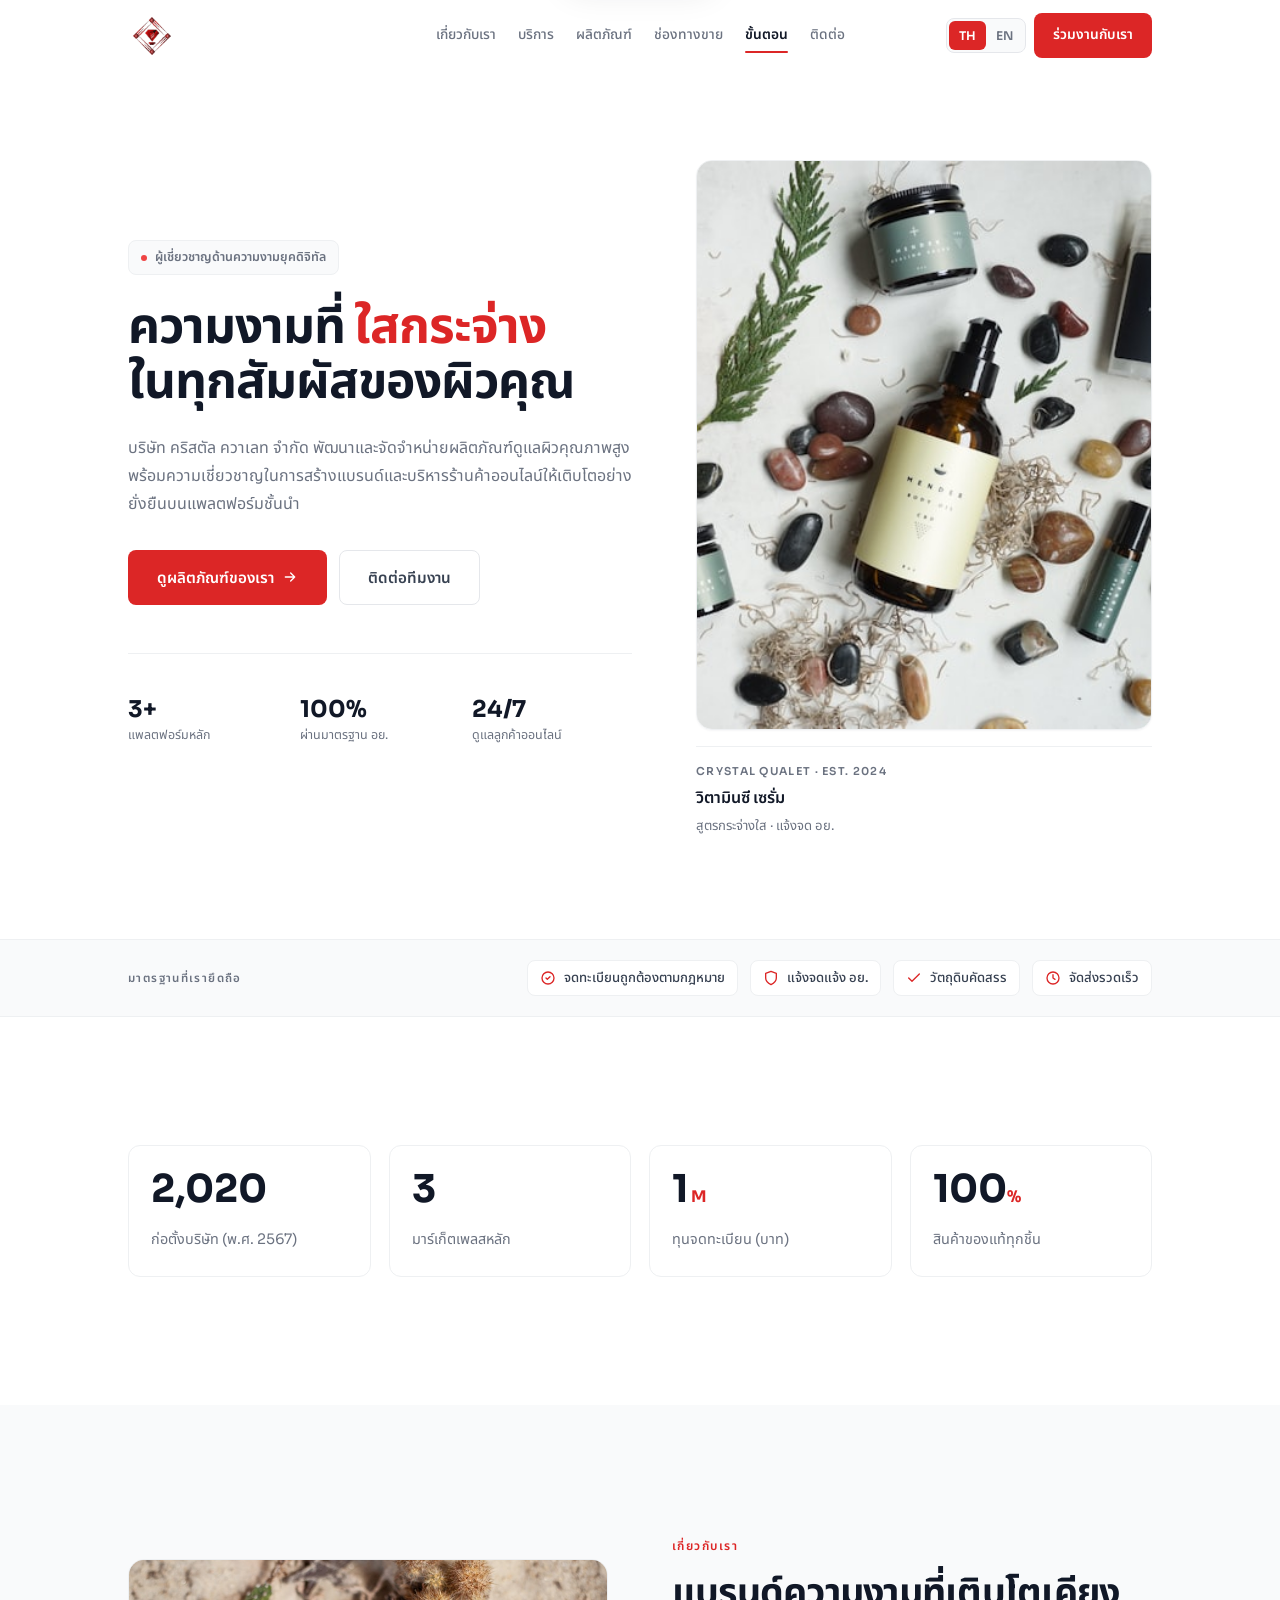
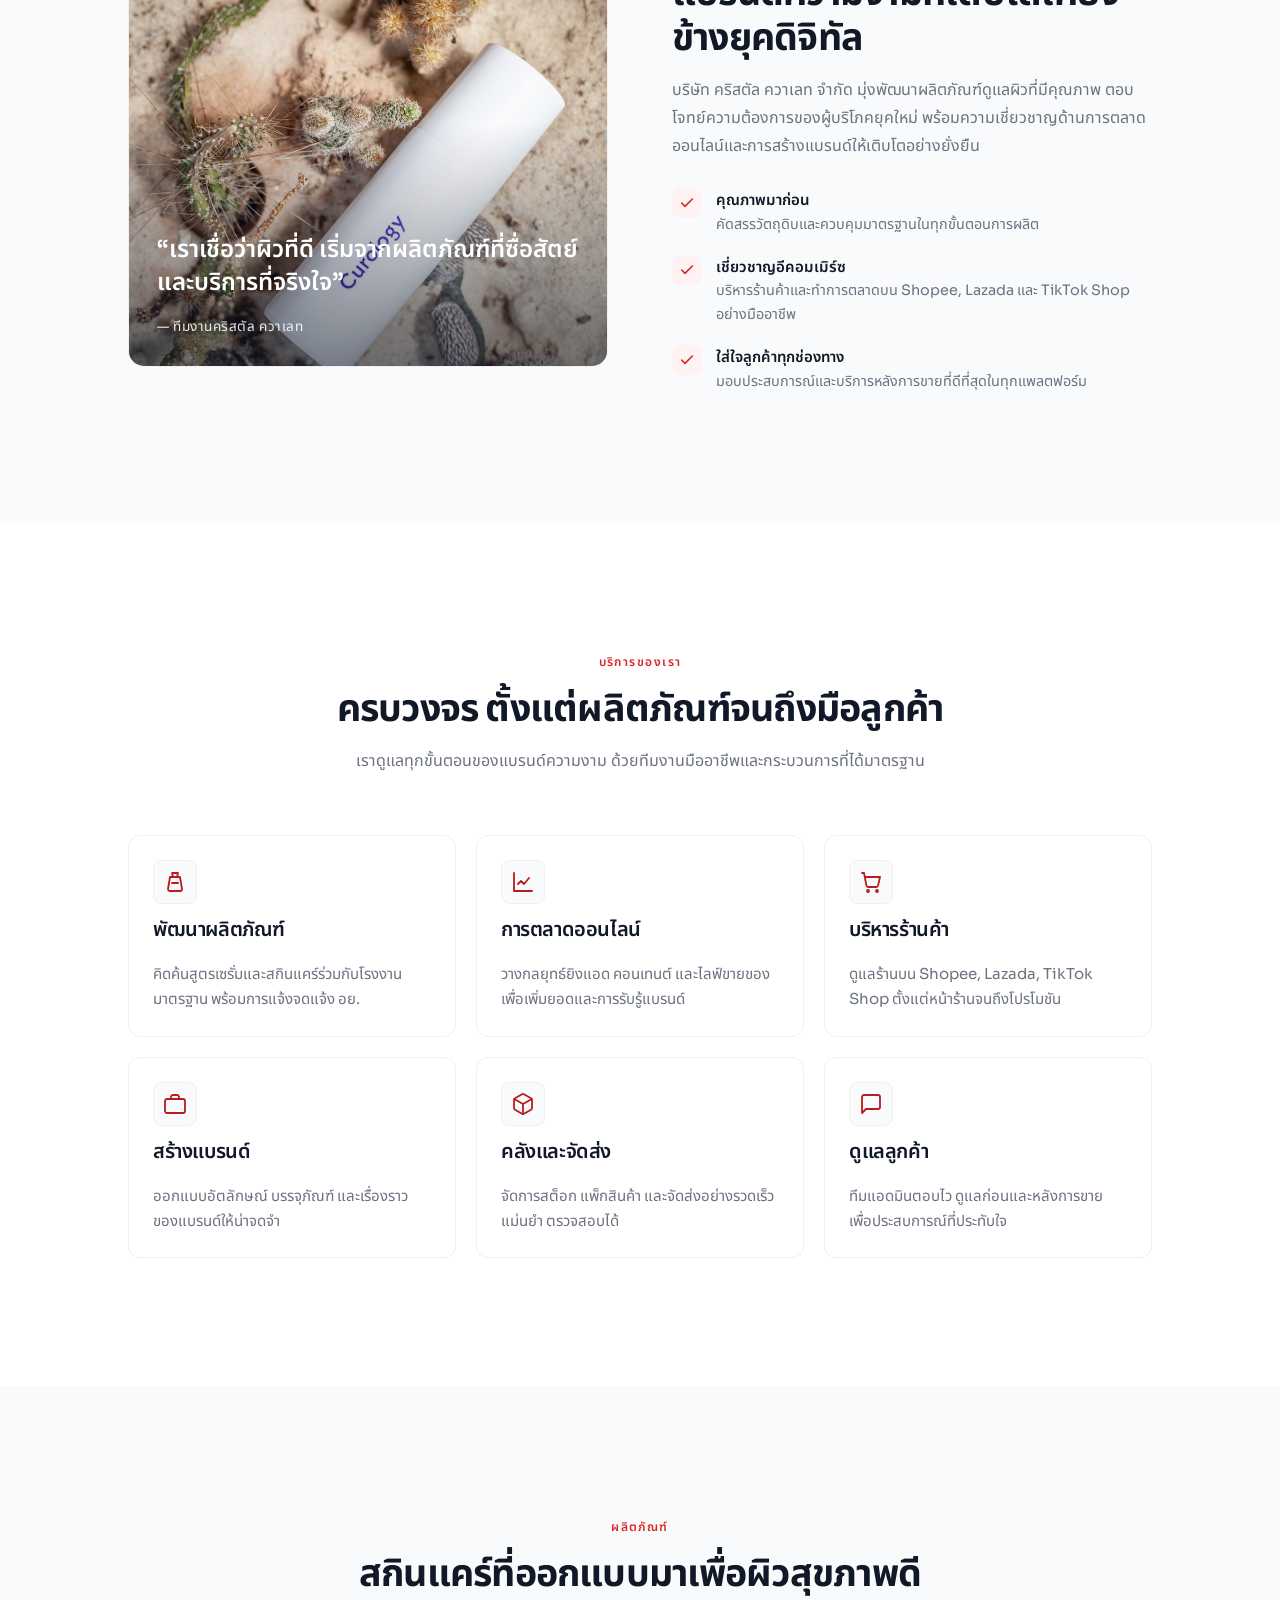
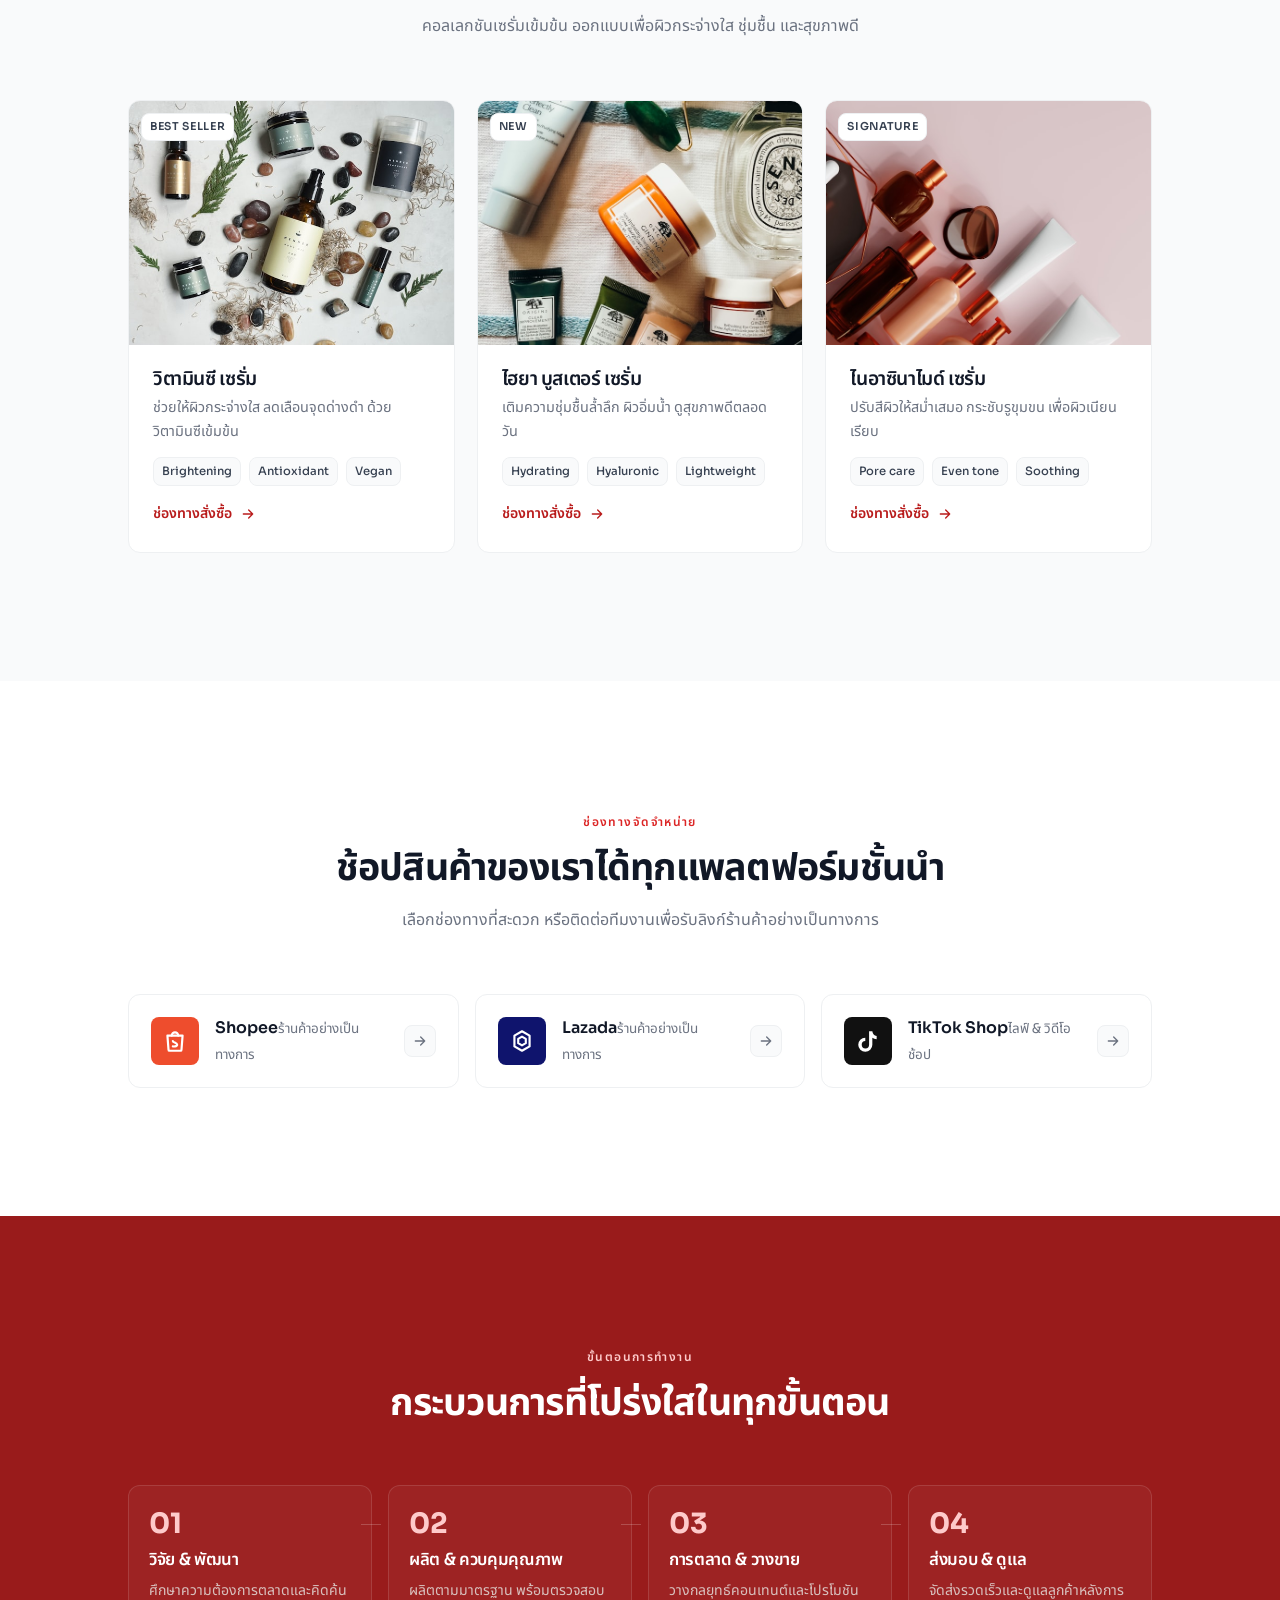
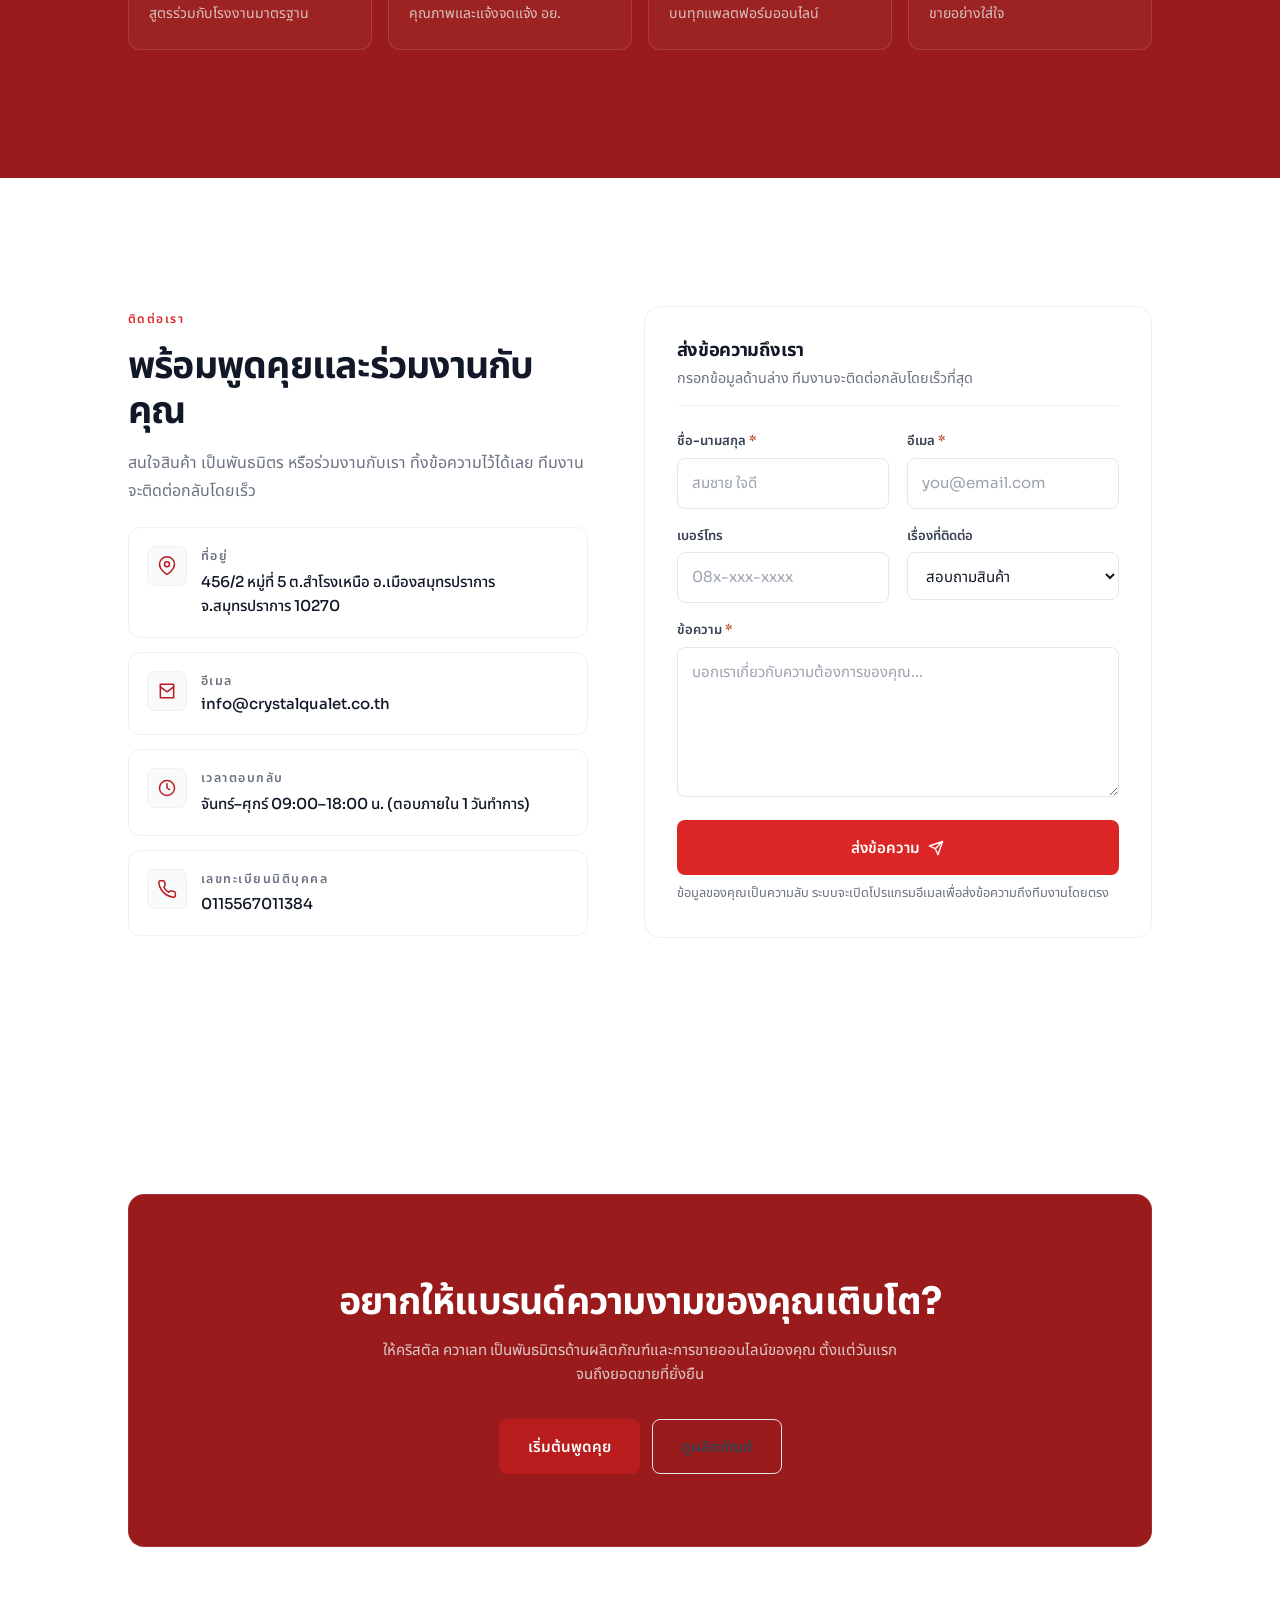
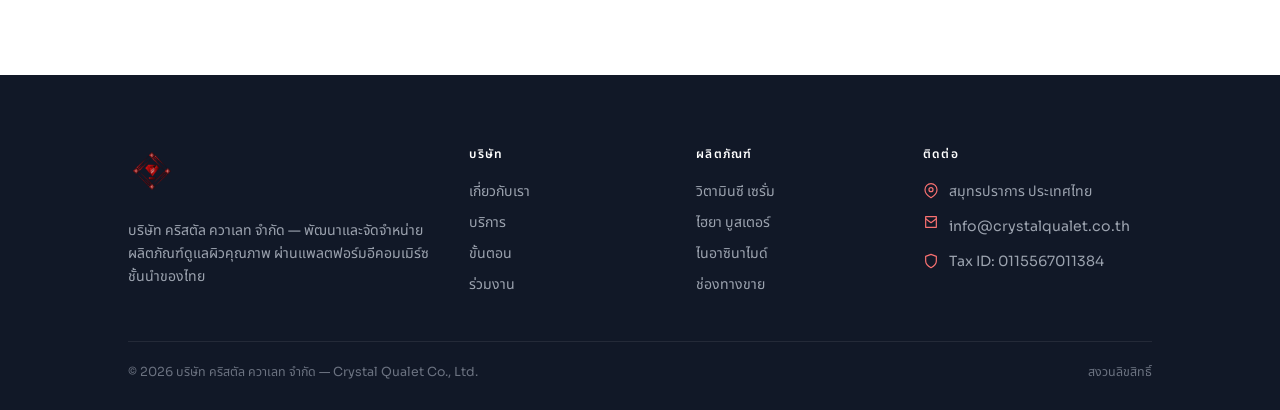
==== commit fbd28c8d: "feat: ปรับ UI สะอาด โลโก้แบรนด์แดง และเตรียม Cloudflare Pages อัปเดต design system, โลโก้ PNG โปร่งใ" ====
--- a/index.html
+++ b/index.html
@@ -9,10 +9,11 @@
   <meta name="keywords" content="คริสตัล ควาเลท, Crystal Qualet, เซรั่ม, สกินแคร์, เครื่องสำอาง, ขายออนไลน์, Shopee, Lazada, TikTok Shop, สมุทรปราการ" />
   <meta name="robots" content="index, follow" />
   <meta name="color-scheme" content="light" />
-  <meta name="theme-color" content="#0d7d70" />
+  <meta name="theme-color" content="#111827" />
   <meta name="format-detection" content="telephone=no" />
-  <link rel="icon" type="image/svg+xml" href="assets/favicon.svg" />
-  <link rel="apple-touch-icon" href="assets/favicon.svg" />
+  <link rel="icon" type="image/png" sizes="32x32" href="assets/favicon-32.png" />
+  <link rel="icon" type="image/png" sizes="512x512" href="assets/favicon-512.png" />
+  <link rel="apple-touch-icon" sizes="180x180" href="assets/favicon-180.png" />
   <link rel="manifest" href="site.webmanifest" />
   <link rel="canonical" href="https://www.crystalqualet.co.th/" />
 
@@ -36,8 +37,9 @@
   <!-- Fonts -->
   <link rel="preconnect" href="https://fonts.googleapis.com" />
   <link rel="preconnect" href="https://fonts.gstatic.com" crossorigin />
-  <link href="https://fonts.googleapis.com/css2?family=Playfair+Display:wght@500;600;700&amp;family=Sora:wght@400;500;600;700&amp;family=Noto+Sans+Thai:wght@400;500;600;700&amp;family=Noto+Serif+Thai:wght@500;600;700&amp;display=swap" rel="stylesheet" />
-
+  <link href="https://fonts.googleapis.com/css2?family=Sora:wght@400;500;600;700&amp;family=Noto+Sans+Thai:wght@400;500;600;700&amp;display=swap" rel="stylesheet" />
+
+  <link rel="preload" as="image" href="assets/img/product-vitc.jpg" fetchpriority="high" />
   <link rel="stylesheet" href="css/styles.css" />
 
   <!-- Structured data -->
@@ -48,7 +50,7 @@
     "name": "บริษัท คริสตัล ควาเลท จำกัด",
     "alternateName": "Crystal Qualet Co., Ltd.",
     "url": "https://www.crystalqualet.co.th/",
-    "logo": "https://www.crystalqualet.co.th/assets/logo.svg",
+    "logo": "https://www.crystalqualet.co.th/assets/logo.png",
     "image": "https://www.crystalqualet.co.th/assets/og-image.svg",
     "foundingDate": "2024-03-25",
     "description": "ผู้พัฒนาและจัดจำหน่ายผลิตภัณฑ์ดูแลผิวและเครื่องสำอางคุณภาพ ผ่านแพลตฟอร์มอีคอมเมิร์ซชั้นนำ",
@@ -57,7 +59,7 @@
     "knowsLanguage": ["th", "en"],
     "address": {
       "@type": "PostalAddress",
-      "streetAddress": "56/2 หมู่ที่ 5 สำโรงเหนือ",
+      "streetAddress": "456/2 หมู่ที่ 5 สำโรงเหนือ",
       "addressLocality": "เมืองสมุทรปราการ",
       "addressRegion": "สมุทรปราการ",
       "postalCode": "10270",
@@ -80,21 +82,17 @@
   <!-- ===================== HEADER ===================== -->
   <header class="site-header">
     <div class="container nav">
-      <a href="#home" class="brand" aria-label="คริสตัล ควาเลท หน้าแรก">
-        <img class="mark" src="assets/logo.svg" alt="" width="38" height="38" />
-        <span class="brand-text">
-          <span class="brand-name">Crystal Qualet</span>
-          <span class="brand-sub">Skincare &amp; Distribution</span>
-        </span>
+      <a href="#home" class="brand" aria-label="Crystal Qualet หน้าแรก">
+        <img class="mark mark--full" src="assets/logo.png?v=2" alt="Crystal Qualet" width="48" height="48" />
       </a>
 
       <nav class="nav-links" aria-label="เมนูหลัก">
-        <a href="#about"><span data-lang-th>เกี่ยวกับเรา</span><span data-lang-en>About</span></a>
-        <a href="#services"><span data-lang-th>บริการ</span><span data-lang-en>Services</span></a>
-        <a href="#products"><span data-lang-th>ผลิตภัณฑ์</span><span data-lang-en>Products</span></a>
-        <a href="#channels"><span data-lang-th>ช่องทางขาย</span><span data-lang-en>Channels</span></a>
-        <a href="#process"><span data-lang-th>ขั้นตอน</span><span data-lang-en>Process</span></a>
-        <a href="#contact"><span data-lang-th>ติดต่อ</span><span data-lang-en>Contact</span></a>
+        <a href="#about" data-nav="about"><span data-lang-th>เกี่ยวกับเรา</span><span data-lang-en>About</span></a>
+        <a href="#services" data-nav="services"><span data-lang-th>บริการ</span><span data-lang-en>Services</span></a>
+        <a href="#products" data-nav="products"><span data-lang-th>ผลิตภัณฑ์</span><span data-lang-en>Products</span></a>
+        <a href="#channels" data-nav="channels"><span data-lang-th>ช่องทางขาย</span><span data-lang-en>Channels</span></a>
+        <a href="#process" data-nav="process"><span data-lang-th>ขั้นตอน</span><span data-lang-en>Process</span></a>
+        <a href="#contact" data-nav="contact"><span data-lang-th>ติดต่อ</span><span data-lang-en>Contact</span></a>
       </nav>
 
       <div class="nav-actions">
@@ -114,12 +112,12 @@
 
   <!-- Mobile menu -->
   <div class="mobile-menu" id="mobile-menu">
-    <a href="#about"><span data-lang-th>เกี่ยวกับเรา</span><span data-lang-en>About</span></a>
-    <a href="#services"><span data-lang-th>บริการ</span><span data-lang-en>Services</span></a>
-    <a href="#products"><span data-lang-th>ผลิตภัณฑ์</span><span data-lang-en>Products</span></a>
-    <a href="#channels"><span data-lang-th>ช่องทางขาย</span><span data-lang-en>Channels</span></a>
-    <a href="#process"><span data-lang-th>ขั้นตอน</span><span data-lang-en>Process</span></a>
-    <a href="#contact"><span data-lang-th>ติดต่อ</span><span data-lang-en>Contact</span></a>
+    <a href="#about" data-nav="about"><span data-lang-th>เกี่ยวกับเรา</span><span data-lang-en>About</span></a>
+    <a href="#services" data-nav="services"><span data-lang-th>บริการ</span><span data-lang-en>Services</span></a>
+    <a href="#products" data-nav="products"><span data-lang-th>ผลิตภัณฑ์</span><span data-lang-en>Products</span></a>
+    <a href="#channels" data-nav="channels"><span data-lang-th>ช่องทางขาย</span><span data-lang-en>Channels</span></a>
+    <a href="#process" data-nav="process"><span data-lang-th>ขั้นตอน</span><span data-lang-en>Process</span></a>
+    <a href="#contact" data-nav="contact"><span data-lang-th>ติดต่อ</span><span data-lang-en>Contact</span></a>
     <a href="#contact" class="btn"><span data-lang-th>ร่วมงานกับเรา</span><span data-lang-en>Partner with us</span></a>
   </div>
 
@@ -129,23 +127,23 @@
     <section class="hero" aria-labelledby="hero-title">
       <div class="container hero-grid">
         <div class="hero-copy">
-          <span class="hero-badge reveal">
+          <span class="hero-badge">
             <span class="dot"></span>
             <span data-lang-th>ผู้เชี่ยวชาญด้านความงามยุคดิจิทัล</span>
             <span data-lang-en>Beauty experts for the digital era</span>
           </span>
 
-          <h1 id="hero-title" class="reveal" data-d="1">
+          <h1 id="hero-title">
             <span data-lang-th>ความงามที่ <span class="accent">ใสกระจ่าง</span> ในทุกสัมผัสของผิวคุณ</span>
             <span data-lang-en>Radiant beauty, <span class="accent">crystal-clear</span> in every detail</span>
           </h1>
 
-          <p class="lead reveal" data-d="2">
+          <p class="lead">
             <span data-lang-th>บริษัท คริสตัล ควาเลท จำกัด พัฒนาและจัดจำหน่ายผลิตภัณฑ์ดูแลผิวคุณภาพสูง พร้อมความเชี่ยวชาญในการสร้างแบรนด์และบริหารร้านค้าออนไลน์ให้เติบโตอย่างยั่งยืนบนแพลตฟอร์มชั้นนำ</span>
             <span data-lang-en>Crystal Qualet Co., Ltd. develops and distributes high-quality skincare products, with deep expertise in brand building and growing online stores sustainably across leading marketplaces.</span>
           </p>
 
-          <div class="hero-cta reveal" data-d="3">
+          <div class="hero-cta">
             <a href="#products" class="btn btn--lg">
               <span data-lang-th>ดูผลิตภัณฑ์ของเรา</span><span data-lang-en>Explore products</span>
               <svg class="ico" viewBox="0 0 24 24" fill="none" stroke="currentColor" stroke-width="2" stroke-linecap="round" stroke-linejoin="round"><path d="M5 12h14M13 6l6 6-6 6"/></svg>
@@ -155,41 +153,34 @@
             </a>
           </div>
 
-          <div class="hero-meta reveal" data-d="4">
-            <div class="item">
-              <div class="k"><span data-count="3">0</span>+</div>
+          <div class="hero-meta">
+            <div class="hero-stat">
+              <div class="k"><span data-count="3" data-count-hero>0</span>+</div>
               <div class="v"><span data-lang-th>แพลตฟอร์มหลัก</span><span data-lang-en>Core platforms</span></div>
             </div>
-            <div class="item">
-              <div class="k"><span data-count="100">0</span>%</div>
+            <div class="hero-stat">
+              <div class="k"><span data-count="100" data-count-hero>0</span>%</div>
               <div class="v"><span data-lang-th>ผ่านมาตรฐาน อย.</span><span data-lang-en>FDA-notified</span></div>
             </div>
-            <div class="item">
-              <div class="k"><span data-count="24">0</span>/7</div>
+            <div class="hero-stat">
+              <div class="k"><span data-count="24" data-count-hero>0</span>/7</div>
               <div class="v"><span data-lang-th>ดูแลลูกค้าออนไลน์</span><span data-lang-en>Customer care</span></div>
             </div>
           </div>
         </div>
 
-        <div class="hero-visual reveal" data-d="2">
+        <div class="hero-visual">
           <div class="hero-photo">
-            <img src="assets/img/hero.jpg" width="900" height="1350"
-                 alt="ขวดเซรั่มบำรุงผิวพรีเมียมของคริสตัล ควาเลท" loading="eager" decoding="async" />
-            <div class="hero-photo__badge">
-              <span class="pm-top-row">Crystal Qualet · EST. 2024</span>
-              <span class="t">Brightening Serum</span>
-              <span class="s" data-lang-th>คอลเลกชันสกินแคร์พรีเมียม</span>
-              <span class="s" data-lang-en>Premium skincare collection</span>
-            </div>
-          </div>
-          <div class="chip chip-1" aria-hidden="true">
-            <span class="ic"><svg viewBox="0 0 24 24" fill="none" stroke="currentColor" stroke-width="2" stroke-linecap="round" stroke-linejoin="round"><path d="M12 2v20M2 12h20"/></svg></span>
-            <span data-lang-th>สูตรเข้มข้น</span><span data-lang-en>Active formula</span>
-          </div>
-          <div class="chip chip-2">
-            <span class="ic"><svg viewBox="0 0 24 24" fill="none" stroke="currentColor" stroke-width="2" stroke-linecap="round" stroke-linejoin="round"><path d="M20 6 9 17l-5-5"/></svg></span>
-            <span data-lang-th>ปลอดภัย มีมาตรฐาน</span><span data-lang-en>Safe &amp; certified</span>
-          </div>
+            <img src="assets/img/product-vitc.jpg" width="700" height="467"
+                 alt="วิตามินซี เซรั่ม คริสตัล ควาเลท — ผลิตภัณฑ์ดูแลผิวพรีเมียม" loading="eager" fetchpriority="high" decoding="async" />
+          </div>
+          <figcaption class="hero-caption">
+            <span class="hero-caption__meta">Crystal Qualet · EST. 2024</span>
+            <span class="hero-caption__title" data-lang-th>วิตามินซี เซรั่ม</span>
+            <span class="hero-caption__title" data-lang-en>Vitamin C Serum</span>
+            <span class="hero-caption__sub" data-lang-th>สูตรกระจ่างใส · แจ้งจด อย.</span>
+            <span class="hero-caption__sub" data-lang-en>Brightening formula · FDA notified</span>
+          </figcaption>
         </div>
       </div>
     </section>
@@ -333,7 +324,7 @@
         <div class="section-head center reveal">
           <span class="eyebrow"><span data-lang-th>ผลิตภัณฑ์</span><span data-lang-en>Our products</span></span>
           <h2 id="products-title"><span data-lang-th>สกินแคร์ที่ออกแบบมาเพื่อผิวสุขภาพดี</span><span data-lang-en>Skincare designed for healthy skin</span></h2>
-          <p class="lead"><span data-lang-th>กลุ่มผลิตภัณฑ์ตัวอย่างของแบรนด์ในเครือ คริสตัล ควาเลท</span><span data-lang-en>A sample of the product lines under the Crystal Qualet portfolio.</span></p>
+          <p class="lead"><span data-lang-th>คอลเลกชันเซรั่มเข้มข้น ออกแบบเพื่อผิวกระจ่างใส ชุ่มชื้น และสุขภาพดี</span><span data-lang-en>Concentrated serums designed for bright, hydrated, healthy-looking skin.</span></p>
         </div>
 
         <div class="product-grid">
@@ -346,6 +337,7 @@
               <h3><span data-lang-th>วิตามินซี เซรั่ม</span><span data-lang-en>Vitamin C Serum</span></h3>
               <p><span data-lang-th>ช่วยให้ผิวกระจ่างใส ลดเลือนจุดด่างดำ ด้วยวิตามินซีเข้มข้น</span><span data-lang-en>Brightens skin and fades dark spots with concentrated vitamin C.</span></p>
               <div class="feat"><span>Brightening</span><span>Antioxidant</span><span>Vegan</span></div>
+              <a href="#channels" class="product-link"><span data-lang-th>ช่องทางสั่งซื้อ</span><span data-lang-en>Where to buy</span><svg viewBox="0 0 24 24" fill="none" stroke="currentColor" stroke-width="2" stroke-linecap="round" stroke-linejoin="round"><path d="M5 12h14M13 6l6 6-6 6"/></svg></a>
             </div>
           </article>
           <article class="product-card reveal" data-d="1">
@@ -357,6 +349,7 @@
               <h3><span data-lang-th>ไฮยา บูสเตอร์ เซรั่ม</span><span data-lang-en>Hya Booster Serum</span></h3>
               <p><span data-lang-th>เติมความชุ่มชื้นล้ำลึก ผิวอิ่มน้ำ ดูสุขภาพดีตลอดวัน</span><span data-lang-en>Deep hydration for plump, healthy-looking skin all day.</span></p>
               <div class="feat"><span>Hydrating</span><span>Hyaluronic</span><span>Lightweight</span></div>
+              <a href="#channels" class="product-link"><span data-lang-th>ช่องทางสั่งซื้อ</span><span data-lang-en>Where to buy</span><svg viewBox="0 0 24 24" fill="none" stroke="currentColor" stroke-width="2" stroke-linecap="round" stroke-linejoin="round"><path d="M5 12h14M13 6l6 6-6 6"/></svg></a>
             </div>
           </article>
           <article class="product-card reveal" data-d="2">
@@ -368,13 +361,10 @@
               <h3><span data-lang-th>ไนอาซินาไมด์ เซรั่ม</span><span data-lang-en>Niacinamide Serum</span></h3>
               <p><span data-lang-th>ปรับสีผิวให้สม่ำเสมอ กระชับรูขุมขน เพื่อผิวเนียนเรียบ</span><span data-lang-en>Evens skin tone and refines pores for a smooth finish.</span></p>
               <div class="feat"><span>Pore care</span><span>Even tone</span><span>Soothing</span></div>
-            </div>
-          </article>
-        </div>
-        <p class="form-note product-note reveal">
-          <span data-lang-th>* ภาพและรายการผลิตภัณฑ์เป็นตัวอย่างเพื่อการนำเสนอ สามารถปรับให้ตรงกับสินค้าจริงของบริษัทได้</span>
-          <span data-lang-en>* Product visuals and items shown are illustrative and can be tailored to the company's actual catalogue.</span>
-        </p>
+              <a href="#channels" class="product-link"><span data-lang-th>ช่องทางสั่งซื้อ</span><span data-lang-en>Where to buy</span><svg viewBox="0 0 24 24" fill="none" stroke="currentColor" stroke-width="2" stroke-linecap="round" stroke-linejoin="round"><path d="M5 12h14M13 6l6 6-6 6"/></svg></a>
+            </div>
+          </article>
+        </div>
       </div>
     </section>
 
@@ -384,19 +374,23 @@
         <div class="section-head center reveal">
           <span class="eyebrow"><span data-lang-th>ช่องทางจัดจำหน่าย</span><span data-lang-en>Where to buy</span></span>
           <h2 id="channels-title"><span data-lang-th>ช้อปสินค้าของเราได้ทุกแพลตฟอร์มชั้นนำ</span><span data-lang-en>Shop us on every leading platform</span></h2>
+          <p class="lead"><span data-lang-th>เลือกช่องทางที่สะดวก หรือติดต่อทีมงานเพื่อรับลิงก์ร้านค้าอย่างเป็นทางการ</span><span data-lang-en>Choose your preferred channel, or contact us for official store links.</span></p>
         </div>
         <div class="channels">
-          <a class="channel ch-shopee reveal" href="#contact" aria-label="Shopee">
+          <a class="channel ch-shopee reveal" href="#contact" data-shop="shopee" aria-label="Shopee">
             <span class="logo"><svg viewBox="0 0 24 24" fill="none" stroke="currentColor" stroke-width="2" stroke-linecap="round" stroke-linejoin="round"><path d="M5 7h14l-1 13a1 1 0 0 1-1 1H7a1 1 0 0 1-1-1L5 7Z"/><path d="M9 7a3 3 0 0 1 6 0"/><path d="M10 12c0 1.5 4 1.5 4 3.5S10 17 10 17"/></svg></span>
             <span class="meta"><span class="n">Shopee</span><span class="d" data-lang-th>ร้านค้าอย่างเป็นทางการ</span><span class="d" data-lang-en>Official store</span></span>
+            <span class="channel-action" aria-hidden="true"><svg viewBox="0 0 24 24" fill="none" stroke="currentColor" stroke-width="2" stroke-linecap="round" stroke-linejoin="round"><path d="M5 12h14M13 6l6 6-6 6"/></svg></span>
           </a>
-          <a class="channel ch-lazada reveal" data-d="1" href="#contact" aria-label="Lazada">
+          <a class="channel ch-lazada reveal" data-d="1" href="#contact" data-shop="lazada" aria-label="Lazada">
             <span class="logo"><svg viewBox="0 0 24 24" fill="none" stroke="currentColor" stroke-width="2" stroke-linecap="round" stroke-linejoin="round"><path d="m12 3 7 4v10l-7 4-7-4V7l7-4Z"/><path d="m12 8 3.5 2v4L12 16l-3.5-2v-4L12 8Z"/></svg></span>
             <span class="meta"><span class="n">Lazada</span><span class="d" data-lang-th>ร้านค้าอย่างเป็นทางการ</span><span class="d" data-lang-en>Official store</span></span>
+            <span class="channel-action" aria-hidden="true"><svg viewBox="0 0 24 24" fill="none" stroke="currentColor" stroke-width="2" stroke-linecap="round" stroke-linejoin="round"><path d="M5 12h14M13 6l6 6-6 6"/></svg></span>
           </a>
-          <a class="channel ch-tiktok reveal" data-d="2" href="#contact" aria-label="TikTok Shop">
+          <a class="channel ch-tiktok reveal" data-d="2" href="#contact" data-shop="tiktok" aria-label="TikTok Shop">
             <span class="logo"><svg viewBox="0 0 24 24" fill="currentColor"><path d="M16 3c.3 2.3 1.7 4 4 4.3v3c-1.5 0-2.9-.4-4-1.2v6.4A6.5 6.5 0 1 1 9.5 9v3.1A3.4 3.4 0 1 0 13 15.5V3h3Z"/></svg></span>
             <span class="meta"><span class="n">TikTok Shop</span><span class="d" data-lang-th>ไลฟ์ &amp; วิดีโอช้อป</span><span class="d" data-lang-en>Live &amp; video shopping</span></span>
+            <span class="channel-action" aria-hidden="true"><svg viewBox="0 0 24 24" fill="none" stroke="currentColor" stroke-width="2" stroke-linecap="round" stroke-linejoin="round"><path d="M5 12h14M13 6l6 6-6 6"/></svg></span>
           </a>
         </div>
       </div>
@@ -448,7 +442,7 @@
             <span class="ic"><svg viewBox="0 0 24 24" fill="none" stroke="currentColor" stroke-width="1.8" stroke-linecap="round" stroke-linejoin="round"><path d="M21 10c0 7-9 12-9 12s-9-5-9-12a9 9 0 0 1 18 0Z"/><circle cx="12" cy="10" r="3"/></svg></span>
             <div>
               <div class="k"><span data-lang-th>ที่อยู่</span><span data-lang-en>Address</span></div>
-              <div class="v"><span data-lang-th>56/2 หมู่ที่ 5 ต.สำโรงเหนือ อ.เมืองสมุทรปราการ จ.สมุทรปราการ 10270</span><span data-lang-en>56/2 Moo 5, Samrong Nuea, Mueang Samut Prakan, Samut Prakan 10270, Thailand</span></div>
+              <div class="v"><span data-lang-th>456/2 หมู่ที่ 5 ต.สำโรงเหนือ อ.เมืองสมุทรปราการ จ.สมุทรปราการ 10270</span><span data-lang-en>456/2 Moo 5, Samrong Nuea, Mueang Samut Prakan, Samut Prakan 10270, Thailand</span></div>
             </div>
           </div>
 
@@ -461,6 +455,14 @@
           </div>
 
           <div class="info-card reveal" data-d="2">
+            <span class="ic"><svg viewBox="0 0 24 24" fill="none" stroke="currentColor" stroke-width="1.8" stroke-linecap="round" stroke-linejoin="round"><circle cx="12" cy="12" r="9"/><path d="M12 7v5l3 2"/></svg></span>
+            <div>
+              <div class="k"><span data-lang-th>เวลาตอบกลับ</span><span data-lang-en>Response time</span></div>
+              <div class="v"><span data-lang-th>จันทร์–ศุกร์ 09:00–18:00 น. (ตอบภายใน 1 วันทำการ)</span><span data-lang-en>Mon–Fri, 9:00–18:00 (within 1 business day)</span></div>
+            </div>
+          </div>
+
+          <div class="info-card reveal" data-d="3">
             <span class="ic"><svg viewBox="0 0 24 24" fill="none" stroke="currentColor" stroke-width="1.8" stroke-linecap="round" stroke-linejoin="round"><path d="M22 16.9v3a2 2 0 0 1-2.2 2 19.8 19.8 0 0 1-8.6-3 19.5 19.5 0 0 1-6-6 19.8 19.8 0 0 1-3-8.6A2 2 0 0 1 4.1 2h3a2 2 0 0 1 2 1.7c.1.9.4 1.8.7 2.7a2 2 0 0 1-.5 2.1L8.1 9.9a16 16 0 0 0 6 6l1.4-1.2a2 2 0 0 1 2.1-.5c.9.3 1.8.6 2.7.7a2 2 0 0 1 1.7 2Z"/></svg></span>
             <div>
               <div class="k"><span data-lang-th>เลขทะเบียนนิติบุคคล</span><span data-lang-en>Company registration</span></div>
@@ -470,17 +472,21 @@
         </div>
 
         <form class="form-card reveal" data-d="1" id="contact-form" novalidate aria-labelledby="contact-form-title">
-          <h3 id="contact-form-title" class="sr-only" data-lang-th>แบบฟอร์มติดต่อ</h3>
-          <h3 id="contact-form-title-en" class="sr-only" data-lang-en>Contact form</h3>
+          <div class="form-card__head">
+            <h3 id="contact-form-title"><span data-lang-th>ส่งข้อความถึงเรา</span><span data-lang-en>Send us a message</span></h3>
+            <p><span data-lang-th>กรอกข้อมูลด้านล่าง ทีมงานจะติดต่อกลับโดยเร็วที่สุด</span><span data-lang-en>Fill in the form below and our team will respond promptly.</span></p>
+          </div>
           <div class="form-row">
             <div class="field">
               <label for="cf-name"><span data-lang-th>ชื่อ-นามสกุล</span><span data-lang-en>Full name</span> <span class="req" aria-hidden="true">*</span></label>
-              <input type="text" id="cf-name" name="name" autocomplete="name" required aria-required="true" aria-describedby="cf-name-err" />
+              <input type="text" id="cf-name" name="name" autocomplete="name" required aria-required="true" aria-describedby="cf-name-err"
+                     placeholder="สมชาย ใจดี" data-placeholder-th="สมชาย ใจดี" data-placeholder-en="John Smith" />
               <span class="err" id="cf-name-err"><span data-lang-th>กรุณากรอกชื่อของคุณ</span><span data-lang-en>Please enter your name</span></span>
             </div>
             <div class="field">
               <label for="cf-email"><span data-lang-th>อีเมล</span><span data-lang-en>Email</span> <span class="req" aria-hidden="true">*</span></label>
-              <input type="email" id="cf-email" name="email" autocomplete="email" required aria-required="true" aria-describedby="cf-email-err" />
+              <input type="email" id="cf-email" name="email" autocomplete="email" required aria-required="true" aria-describedby="cf-email-err"
+                     placeholder="you@email.com" data-placeholder-th="you@email.com" data-placeholder-en="you@email.com" />
               <span class="err" id="cf-email-err"><span data-lang-th>กรุณากรอกอีเมลให้ถูกต้อง</span><span data-lang-en>Please enter a valid email</span></span>
             </div>
           </div>
@@ -488,7 +494,8 @@
           <div class="form-row">
             <div class="field">
               <label for="cf-phone"><span data-lang-th>เบอร์โทร</span><span data-lang-en>Phone</span></label>
-              <input type="tel" id="cf-phone" name="phone" autocomplete="tel" inputmode="tel" />
+              <input type="tel" id="cf-phone" name="phone" autocomplete="tel" inputmode="tel"
+                     placeholder="08x-xxx-xxxx" data-placeholder-th="08x-xxx-xxxx" data-placeholder-en="+66 xx xxx xxxx" />
             </div>
             <div class="field">
               <label for="cf-topic"><span data-lang-th>เรื่องที่ติดต่อ</span><span data-lang-en>Topic</span></label>
@@ -503,24 +510,26 @@
 
           <div class="field">
             <label for="cf-message"><span data-lang-th>ข้อความ</span><span data-lang-en>Message</span> <span class="req" aria-hidden="true">*</span></label>
-            <textarea id="cf-message" name="message" rows="5" required aria-required="true" aria-describedby="cf-message-err"></textarea>
+            <textarea id="cf-message" name="message" rows="5" required aria-required="true" aria-describedby="cf-message-err"
+                      placeholder="บอกเราเกี่ยวกับความต้องการของคุณ..." data-placeholder-th="บอกเราเกี่ยวกับความต้องการของคุณ..."
+                      data-placeholder-en="Tell us about your needs..."></textarea>
             <span class="err" id="cf-message-err"><span data-lang-th>กรุณากรอกข้อความ</span><span data-lang-en>Please enter a message</span></span>
           </div>
 
-          <button type="submit" class="btn btn--lg btn--block">
-            <span data-lang-th>ส่งข้อความ</span><span data-lang-en>Send message</span>
+          <button type="submit" class="btn btn--lg btn--block" id="cf-submit">
+            <span class="btn-label" data-lang-th>ส่งข้อความ</span><span class="btn-label" data-lang-en>Send message</span>
             <svg class="ico" viewBox="0 0 24 24" fill="none" stroke="currentColor" stroke-width="2" stroke-linecap="round" stroke-linejoin="round"><path d="M22 2 11 13M22 2l-7 20-4-9-9-4 20-7Z"/></svg>
           </button>
 
           <p class="form-note">
-            <span data-lang-th>เราจะเก็บข้อมูลของคุณเป็นความลับ และใช้เพื่อการติดต่อกลับเท่านั้น</span>
-            <span data-lang-en>Your information is kept confidential and used only to contact you back.</span>
+            <span data-lang-th>ข้อมูลของคุณเป็นความลับ ระบบจะเปิดโปรแกรมอีเมลเพื่อส่งข้อความถึงทีมงานโดยตรง</span>
+            <span data-lang-en>Your details stay private. Submitting opens your email app to send the message directly.</span>
           </p>
 
           <div class="form-success" role="status" aria-live="polite">
             <svg viewBox="0 0 24 24" fill="none" stroke="currentColor" stroke-width="2" stroke-linecap="round" stroke-linejoin="round"><path d="M9 12l2 2 4-4"/><circle cx="12" cy="12" r="9"/></svg>
-            <span data-lang-th>ส่งข้อความเรียบร้อยแล้ว ขอบคุณที่ติดต่อเรา ทีมงานจะติดต่อกลับโดยเร็วที่สุด</span>
-            <span data-lang-en>Your message has been sent. Thank you — our team will get back to you shortly.</span>
+            <span data-lang-th>เปิดโปรแกรมอีเมลแล้ว หากไม่ปรากฏ กรุณาส่งถึง info@crystalqualet.co.th โดยตรง</span>
+            <span data-lang-en>Your email app should open. If it doesn't, please email info@crystalqualet.co.th directly.</span>
           </div>
         </form>
       </div>
@@ -548,12 +557,8 @@
       <h2 class="sr-only" data-lang-en>Additional information and links</h2>
       <div class="footer-grid">
         <div>
-          <a href="#home" class="brand">
-            <img class="mark" src="assets/logo.svg" alt="" width="38" height="38" />
-            <span class="brand-text">
-              <span class="brand-name">Crystal Qualet</span>
-              <span class="brand-sub">Skincare &amp; Distribution</span>
-            </span>
+          <a href="#home" class="brand" aria-label="Crystal Qualet">
+            <img class="mark mark--full" src="assets/logo.png?v=2" alt="Crystal Qualet" width="48" height="48" />
           </a>
           <p class="footer-about">
             <span data-lang-th>บริษัท คริสตัล ควาเลท จำกัด — พัฒนาและจัดจำหน่ายผลิตภัณฑ์ดูแลผิวคุณภาพ ผ่านแพลตฟอร์มอีคอมเมิร์ซชั้นนำของไทย</span>
--- a/css/styles.css
+++ b/css/styles.css
@@ -5,53 +5,63 @@
 
 /* ---------- Design tokens ---------- */
 :root {
-  /* Brand palette — jewel teal + champagne gold ("crystal" clarity) */
-  --brand-50:  #ecfbf7;
-  --brand-100: #cef3e9;
-  --brand-200: #9fe6d6;
-  --brand-300: #66d2bd;
-  --brand-400: #34b6a1;
-  --brand-500: #169b88;
-  --brand-600: #0d7d70;
-  --brand-700: #0f635b;
-  --brand-800: #114f49;
-  --brand-900: #11403d;
-  --brand-950: #042622;
+  /* Brand palette — crystal red + black */
+  --brand-50:  #fef2f2;
+  --brand-100: #fee2e2;
+  --brand-200: #fecaca;
+  --brand-300: #fca5a5;
+  --brand-400: #f87171;
+  --brand-500: #ef4444;
+  --brand-600: #dc2626;
+  --brand-700: #b91c1c;
+  --brand-800: #991b1b;
+  --brand-900: #7f1d1d;
+  --brand-950: #450a0a;
 
   --gold-300: #ecd9a6;
   --gold-400: #ddc07a;
   --gold-500: #c8a14e;
   --gold-600: #a9843a;
 
-  --ink:      #0b1f1d;
-  --ink-soft: #2f4744;
-  --muted:    #5c726f;
-  --line:     #e4e9e7;
-  --line-2:   #d4dedb;
-
-  --pearl:    #f7f6f2;
-  --cream:    #fbfaf6;
+  --ink:      #111827;
+  --ink-soft: #374151;
+  --muted:    #6b7280;
+  --line:     #eef0f2;
+  --line-2:   #e5e7eb;
+
+  --pearl:    #f9fafb;
+  --cream:    #ffffff;
   --surface:  #ffffff;
 
-  /* Effects */
-  --shadow-sm: 0 1px 2px rgba(4, 38, 34, .06), 0 1px 3px rgba(4, 38, 34, .08);
-  --shadow-md: 0 8px 24px -8px rgba(4, 38, 34, .18);
-  --shadow-lg: 0 24px 60px -22px rgba(4, 38, 34, .32);
-  --shadow-glow: 0 0 0 1px rgba(255,255,255,.5) inset, 0 18px 50px -20px rgba(13,125,112,.45);
-
-  --radius-sm: 10px;
-  --radius:    16px;
-  --radius-lg: 24px;
-  --radius-xl: 32px;
-
-  --container: 1180px;
-  --gutter: clamp(20px, 5vw, 56px);
-
-  --font-display: "Playfair Display", "Noto Serif Thai", Georgia, serif;
+  /* Effects — minimal */
+  --shadow-sm: 0 1px 2px rgba(17, 24, 39, .04);
+  --shadow-md: 0 4px 16px rgba(17, 24, 39, .06);
+  --shadow-lg: 0 12px 32px rgba(17, 24, 39, .08);
+  --shadow-glow: none;
+
+  --radius-sm: 8px;
+  --radius:    12px;
+  --radius-lg: 16px;
+  --radius-xl: 20px;
+
+  --container: 1120px;
+  --gutter: clamp(20px, 4vw, 48px);
+
+  --font-display: "Sora", "Noto Sans Thai", system-ui, -apple-system, "Segoe UI", sans-serif;
   --font-body: "Sora", "Noto Sans Thai", system-ui, -apple-system, "Segoe UI", sans-serif;
 
   --ease: cubic-bezier(.2, .7, .2, 1);
-  --header-h: 76px;
+  --ease-out: cubic-bezier(.16, 1, .3, 1);
+  --header-h: 72px;
+
+  --space-1: 4px;
+  --space-2: 8px;
+  --space-3: 12px;
+  --space-4: 16px;
+  --space-5: 24px;
+  --space-6: 32px;
+  --space-7: 48px;
+  --space-8: 64px;
 }
 
 /* ---------- Reset ---------- */
@@ -96,55 +106,58 @@
 
 /* ---------- Layout helpers ---------- */
 .container { width: 100%; max-width: var(--container); margin-inline: auto; padding-inline: var(--gutter); }
-.section { padding-block: clamp(64px, 9vw, 128px); position: relative; }
+.section { padding-block: clamp(80px, 11vw, 128px); position: relative; }
 .section--tint { background: var(--pearl); }
 .section--ink {
-  background: radial-gradient(120% 140% at 80% -10%, var(--brand-700) 0%, var(--brand-900) 45%, var(--brand-950) 100%);
-  color: #eafaf5;
+  background: var(--brand-800);
+  color: #f0fdfa;
 }
 
 .eyebrow {
-  display: inline-flex; align-items: center; gap: 9px;
-  font-size: .78rem; font-weight: 600; letter-spacing: .16em; text-transform: uppercase;
+  display: inline-block;
+  font-size: .75rem; font-weight: 600; letter-spacing: .12em; text-transform: uppercase;
   color: var(--brand-600);
 }
-.eyebrow::before { content: ""; width: 26px; height: 1.5px; background: var(--gold-500); display: inline-block; }
-.section--ink .eyebrow { color: var(--gold-300); }
+.eyebrow::before { display: none; }
+.section--ink .eyebrow { color: var(--brand-200); }
 
 .section-head { max-width: 640px; margin-bottom: clamp(36px, 5vw, 60px); }
 .section-head.center { margin-inline: auto; text-align: center; }
 .section-head.center .eyebrow { justify-content: center; }
 
-h1, h2, h3, h4 { font-family: var(--font-display); font-weight: 600; line-height: 1.12; letter-spacing: -.01em; color: var(--ink); }
+h1, h2, h3, h4 { font-family: var(--font-body); font-weight: 600; line-height: 1.2; letter-spacing: -.02em; color: var(--ink); }
 .section--ink h1, .section--ink h2, .section--ink h3 { color: #fff; }
-h2 { font-size: clamp(1.9rem, 4vw, 3rem); }
-h3 { font-size: clamp(1.2rem, 2vw, 1.5rem); }
-.lead { font-size: clamp(1.02rem, 1.5vw, 1.18rem); color: var(--muted); margin-top: 16px; }
-.section--ink .lead { color: #bfe7dd; }
+h2 { font-size: clamp(1.75rem, 3.2vw, 2.35rem); margin-top: var(--space-3); font-weight: 700; }
+h3 { font-size: clamp(1.05rem, 1.6vw, 1.25rem); font-weight: 600; }
+.lead { font-size: 1rem; color: var(--muted); margin-top: var(--space-4); line-height: 1.75; max-width: 52ch; }
+.section--ink .lead { color: rgba(240, 253, 250, .78); }
+
+.section-head.center .lead { margin-inline: auto; }
 
 /* ---------- Buttons ---------- */
 .btn {
   --btn-bg: var(--brand-600);
   --btn-fg: #fff;
-  display: inline-flex; align-items: center; justify-content: center; gap: 10px;
-  padding: 14px 26px; border-radius: 999px; border: 1px solid transparent;
-  font-weight: 600; font-size: .95rem; letter-spacing: .01em;
+  display: inline-flex; align-items: center; justify-content: center; gap: 8px;
+  padding: 12px 22px; border-radius: var(--radius-sm); border: 1px solid transparent;
+  font-weight: 600; font-size: .9rem;
   background: var(--btn-bg); color: var(--btn-fg);
-  transition: transform .25s var(--ease), box-shadow .25s var(--ease), background .25s var(--ease);
-  box-shadow: var(--shadow-md); white-space: nowrap;
-}
-.btn:hover { transform: translateY(-2px); box-shadow: var(--shadow-lg); }
-.btn:active { transform: translateY(0); }
-.btn .ico { width: 18px; height: 18px; transition: transform .25s var(--ease); }
-.btn:hover .ico { transform: translateX(3px); }
-.btn--gold { --btn-bg: linear-gradient(135deg, var(--gold-400), var(--gold-600)); --btn-fg: #2a2207; }
+  transition: background .2s, border-color .2s, color .2s;
+  box-shadow: none; white-space: nowrap;
+}
+.btn:hover { background: var(--brand-700); }
+.btn:active { background: var(--brand-800); }
+.btn:focus-visible { outline: 2px solid var(--brand-400); outline-offset: 2px; }
+.btn .ico { width: 16px; height: 16px; }
+.btn:hover .ico { transform: none; }
+.btn--gold { --btn-bg: var(--brand-700); --btn-fg: #fff; }
 .btn--ghost {
-  background: transparent; color: var(--ink); border-color: var(--line-2); box-shadow: none;
-}
-.btn--ghost:hover { border-color: var(--brand-500); color: var(--brand-700); box-shadow: var(--shadow-sm); }
-.section--ink .btn--ghost { color: #fff; border-color: rgba(255,255,255,.28); }
-.section--ink .btn--ghost:hover { background: rgba(255,255,255,.08); border-color: rgba(255,255,255,.6); }
-.btn--lg { padding: 17px 34px; font-size: 1rem; }
+  background: transparent; color: var(--ink-soft); border-color: var(--line-2); box-shadow: none;
+}
+.btn--ghost:hover { border-color: var(--brand-500); color: var(--brand-700); background: var(--brand-50); }
+.section--ink .btn--ghost { color: #fff; border-color: rgba(255,255,255,.25); background: transparent; }
+.section--ink .btn--ghost:hover { background: rgba(255,255,255,.08); border-color: rgba(255,255,255,.45); }
+.btn--lg { padding: 14px 28px; font-size: .95rem; }
 .btn--block { width: 100%; }
 
 /* ---------- Header / nav ---------- */
@@ -155,37 +168,59 @@
   border-bottom: 1px solid transparent;
 }
 .site-header.scrolled {
-  background: rgba(251, 250, 246, .82);
-  backdrop-filter: saturate(160%) blur(14px);
-  -webkit-backdrop-filter: saturate(160%) blur(14px);
+  background: rgba(255, 255, 255, .92);
+  backdrop-filter: blur(12px);
+  -webkit-backdrop-filter: blur(12px);
   border-bottom-color: var(--line);
-  box-shadow: 0 6px 24px -18px rgba(4,38,34,.5);
-}
-.nav { display: flex; align-items: center; justify-content: space-between; width: 100%; gap: 24px; }
-.brand { display: inline-flex; align-items: center; gap: 12px; }
-.brand .mark { width: 38px; height: 38px; flex: none; filter: drop-shadow(0 4px 10px rgba(13,125,112,.35)); }
+  box-shadow: none;
+}
+.nav {
+  display: grid;
+  grid-template-columns: minmax(0, 1fr) auto minmax(0, 1fr);
+  align-items: center;
+  width: 100%;
+  gap: var(--space-4);
+}
+.brand { justify-self: start; }
+.nav-links { justify-self: center; }
+.nav-actions { justify-self: end; }
+.brand { display: inline-flex; align-items: center; gap: 12px; flex: none; }
+.brand .mark { width: auto; height: 48px; flex: none; filter: none; border-radius: 0; object-fit: contain; background: transparent; }
+.brand .mark--full { aspect-ratio: 1; }
+.site-footer .brand .mark { outline: none; }
+.brand .brand-name { font-family: var(--font-body); font-weight: 700; font-size: .98rem; letter-spacing: -.01em; white-space: nowrap; }
+.brand .brand-sub { font-size: .62rem; letter-spacing: .14em; text-transform: uppercase; color: var(--muted); font-weight: 500; white-space: nowrap; }
 .brand .brand-text { display: flex; flex-direction: column; line-height: 1.05; }
-.brand .brand-name { font-family: var(--font-display); font-weight: 700; font-size: 1.06rem; letter-spacing: .01em; }
-.brand .brand-sub { font-size: .64rem; letter-spacing: .26em; text-transform: uppercase; color: var(--muted); font-weight: 600; }
-
-.nav-links { display: flex; align-items: center; gap: 4px; }
+
+.nav-links { display: flex; align-items: center; gap: 2px; }
 .nav-links a {
-  padding: 9px 14px; border-radius: 999px; font-size: .92rem; font-weight: 500; color: var(--ink-soft);
-  transition: color .2s var(--ease), background .2s var(--ease);
-}
-.nav-links a:hover { color: var(--brand-700); background: rgba(13,125,112,.08); }
-
-.nav-actions { display: flex; align-items: center; gap: 10px; }
+  position: relative;
+  padding: 8px 10px; border-radius: 6px; font-size: .86rem; font-weight: 500; color: var(--muted);
+  white-space: nowrap;
+  transition: color .15s;
+}
+.nav-links a::after {
+  content: ""; position: absolute; left: 10px; right: 10px; bottom: 2px; height: 1.5px; border-radius: 1px;
+  background: var(--brand-600); transform: scaleX(0); transition: transform .2s var(--ease-out);
+}
+.nav-links a:hover { color: var(--ink); background: transparent; }
+.nav-links a:focus-visible { color: var(--ink); background: transparent; }
+.nav-links a.active { color: var(--ink); font-weight: 600; }
+.nav-links a.active::after { transform: scaleX(1); }
+
+.nav-actions { display: flex; align-items: center; gap: 8px; flex: none; }
+.desktop-cta { padding: 10px 18px; font-size: .86rem; }
+
 .lang-toggle {
-  display: inline-flex; padding: 3px; border: 1px solid var(--line-2); border-radius: 999px; background: var(--surface);
+  display: inline-flex; padding: 2px; border: 1px solid var(--line-2); border-radius: var(--radius-sm); background: var(--pearl);
 }
 .lang-toggle button {
-  border: 0; background: transparent; padding: 6px 12px; border-radius: 999px; font-size: .8rem; font-weight: 600;
-  color: var(--muted); transition: color .2s, background .2s;
+  border: 0; background: transparent; padding: 5px 10px; border-radius: 6px; font-size: .75rem; font-weight: 600;
+  color: var(--muted); transition: color .15s, background .15s;
 }
 .lang-toggle button.active { background: var(--brand-600); color: #fff; }
 
-.nav-toggle { display: none; width: 44px; height: 44px; border: 1px solid var(--line-2); border-radius: 12px; background: var(--surface); position: relative; }
+.nav-toggle { display: none; width: 40px; height: 40px; border: 1px solid var(--line-2); border-radius: var(--radius-sm); background: var(--surface); position: relative; }
 .nav-toggle span, .nav-toggle span::before, .nav-toggle span::after {
   content: ""; position: absolute; left: 50%; top: 50%; width: 18px; height: 2px; background: var(--ink); border-radius: 2px;
   transform: translate(-50%, -50%); transition: transform .25s var(--ease), opacity .2s;
@@ -198,96 +233,90 @@
 
 /* ---------- Hero ---------- */
 .hero {
-  position: relative; padding-top: calc(var(--header-h) + clamp(40px, 8vw, 96px));
-  padding-bottom: clamp(56px, 9vw, 120px);
-  background:
-    radial-gradient(80% 60% at 92% 0%, rgba(13,125,112,.12), transparent 60%),
-    radial-gradient(60% 50% at 0% 30%, rgba(200,161,78,.12), transparent 55%),
-    linear-gradient(180deg, var(--cream), var(--pearl));
+  position: relative;
+  padding-top: calc(var(--header-h) + clamp(48px, 7vw, 88px));
+  padding-bottom: clamp(64px, 8vw, 104px);
+  background: var(--surface);
   overflow: hidden;
 }
-.hero-grid { display: grid; grid-template-columns: 1.05fr .95fr; gap: clamp(32px, 5vw, 72px); align-items: center; }
+.hero-grid { display: grid; grid-template-columns: 1.05fr .95fr; gap: clamp(40px, 5vw, 72px); align-items: center; position: relative; z-index: 1; }
 .hero-badge {
-  display: inline-flex; align-items: center; gap: 10px; padding: 7px 14px 7px 8px; border-radius: 999px;
-  background: var(--surface); border: 1px solid var(--line); box-shadow: var(--shadow-sm); font-size: .8rem; font-weight: 600; color: var(--ink-soft);
-}
-.hero-badge .dot { width: 8px; height: 8px; border-radius: 50%; background: var(--brand-500); box-shadow: 0 0 0 4px rgba(22,155,136,.18); }
-.hero h1 { font-size: clamp(2.4rem, 5.4vw, 4.1rem); margin-top: 22px; }
-.hero h1 .accent {
-  background: linear-gradient(120deg, var(--brand-600), var(--brand-400) 60%, var(--gold-500));
-  -webkit-background-clip: text; background-clip: text; color: transparent;
-}
-.hero p.lead { max-width: 540px; }
-.hero-cta { display: flex; flex-wrap: wrap; gap: 14px; margin-top: 34px; }
-.hero-meta { display: flex; flex-wrap: wrap; gap: 26px; margin-top: 38px; padding-top: 30px; border-top: 1px solid var(--line); }
-.hero-meta .item .k { font-family: var(--font-display); font-size: 1.6rem; font-weight: 700; color: var(--brand-700); }
-.hero-meta .item .v { font-size: .85rem; color: var(--muted); }
-
-/* Hero visual — real photo with floating badge */
-.hero-visual { position: relative; aspect-ratio: 1 / 1.04; }
+  display: inline-flex; align-items: center; gap: 8px; padding: 6px 12px; border-radius: var(--radius-sm);
+  background: var(--pearl); border: 1px solid var(--line); font-size: .78rem; font-weight: 600; color: var(--muted);
+}
+.hero-badge .dot { width: 6px; height: 6px; border-radius: 50%; background: var(--brand-500); }
+.hero h1 { font-size: clamp(2rem, 4.2vw, 3.1rem); margin-top: var(--space-5); max-width: 14ch; line-height: 1.12; text-wrap: balance; font-weight: 700; }
+.hero h1 .accent { color: var(--brand-600); }
+.hero p.lead { max-width: 48ch; margin-top: var(--space-5); }
+.hero-cta { display: flex; flex-wrap: wrap; gap: var(--space-3); margin-top: var(--space-6); }
+.hero-meta {
+  display: grid; grid-template-columns: repeat(3, minmax(0, 1fr)); gap: var(--space-3);
+  margin-top: var(--space-7); padding-top: var(--space-6); border-top: 1px solid var(--line);
+}
+.hero-stat {
+  padding: var(--space-3) 0;
+  border-radius: 0;
+  background: transparent;
+  border: 0;
+  box-shadow: none;
+}
+.hero-stat:hover { border-color: transparent; box-shadow: none; transform: none; }
+.hero-meta .k { font-family: var(--font-body); font-size: clamp(1.25rem, 2vw, 1.45rem); font-weight: 700; color: var(--ink); line-height: 1; }
+.hero-meta .v { font-size: .78rem; color: var(--muted); margin-top: 6px; line-height: 1.4; }
+
+.hero-visual { position: relative; }
 .hero-photo {
-  position: absolute; inset: 6% 4% 8% 6%; border-radius: var(--radius-lg); overflow: hidden;
-  box-shadow: var(--shadow-lg); border: 1px solid rgba(255,255,255,.6);
-}
-.hero-photo img { width: 100%; height: 100%; object-fit: cover; }
-.hero-photo::after {
-  content: ""; position: absolute; inset: 0;
-  background: linear-gradient(180deg, transparent 45%, rgba(4,38,34,.7));
-}
-.hero-photo__badge {
-  position: absolute; left: 18px; right: 18px; bottom: 18px; z-index: 1;
-  display: flex; flex-direction: column; gap: 2px; color: #fff;
-  padding: 16px 18px; border-radius: 16px;
-  background: rgba(17,64,61,.45); border: 1px solid rgba(255,255,255,.22);
-  backdrop-filter: blur(8px); -webkit-backdrop-filter: blur(8px);
-}
-.hero-photo__badge .pm-top-row { font-size: .68rem; letter-spacing: .16em; text-transform: uppercase; color: var(--gold-300); font-weight: 700; }
-.hero-photo__badge .t { font-family: var(--font-display); font-size: 1.25rem; margin-top: 4px; }
-.hero-photo__badge .s { font-size: .8rem; opacity: .9; }
-
-.hero-visual .chip {
-  position: absolute; padding: 12px 16px; border-radius: 14px; display: flex; align-items: center; gap: 10px;
-  font-size: .82rem; font-weight: 600; color: var(--ink); box-shadow: var(--shadow-md);
-  background: rgba(255,255,255,.9); border: 1px solid rgba(255,255,255,.8);
-  backdrop-filter: blur(6px); -webkit-backdrop-filter: blur(6px);
-}
-.hero-visual .chip .ic { width: 30px; height: 30px; border-radius: 9px; display: grid; place-items: center; color: #fff; flex: none; }
-.hero-visual .chip-1 { right: -2%; top: 16%; animation: float 7s ease-in-out infinite; }
-.hero-visual .chip-2 { left: -4%; bottom: 20%; animation: float 9s ease-in-out infinite .8s; }
-.hero-visual .chip-1 .ic { background: linear-gradient(135deg, var(--brand-500), var(--brand-700)); }
-.hero-visual .chip-2 .ic { background: linear-gradient(135deg, var(--gold-400), var(--gold-600)); }
-@keyframes float { 0%,100% { transform: translateY(0); } 50% { transform: translateY(-12px); } }
+  position: relative; aspect-ratio: 4 / 5; border-radius: var(--radius-lg); overflow: hidden;
+  box-shadow: var(--shadow-sm); border: 1px solid var(--line);
+  margin: 0;
+}
+.hero-photo img { width: 100%; height: 100%; object-fit: cover; object-position: center 42%; }
+.hero-caption {
+  margin-top: var(--space-4);
+  padding-top: var(--space-4);
+  border-top: 1px solid var(--line);
+  display: flex; flex-direction: column; gap: 4px;
+}
+.hero-caption__meta {
+  font-size: .68rem; letter-spacing: .12em; text-transform: uppercase; color: var(--muted); font-weight: 600;
+}
+.hero-caption__title { font-size: 1rem; font-weight: 600; color: var(--ink); }
+.hero-caption__sub { font-size: .82rem; color: var(--muted); }
 
 /* ---------- Trust strip ---------- */
-.trust-strip { background: var(--brand-950); color: #cdeee6; }
-.trust-strip .container { display: flex; flex-wrap: wrap; align-items: center; justify-content: space-between; gap: 20px; padding-block: 22px; }
-.trust-strip .label { font-size: .78rem; letter-spacing: .16em; text-transform: uppercase; color: var(--gold-300); font-weight: 600; }
-.trust-strip ul { display: flex; flex-wrap: wrap; gap: 14px 28px; }
-.trust-strip li { display: flex; align-items: center; gap: 9px; font-size: .9rem; font-weight: 500; }
-.trust-strip li svg { width: 18px; height: 18px; color: var(--brand-300); flex: none; }
+.trust-strip { background: var(--pearl); color: var(--ink-soft); border-block: 1px solid var(--line); }
+.trust-strip .container { display: flex; flex-wrap: wrap; align-items: center; justify-content: space-between; gap: 20px; padding-block: 20px; }
+.trust-strip .label { font-size: .72rem; letter-spacing: .12em; text-transform: uppercase; color: var(--muted); font-weight: 600; }
+.trust-strip ul { display: flex; flex-wrap: wrap; gap: 8px 12px; justify-content: flex-end; }
+.trust-strip li {
+  display: flex; align-items: center; gap: 8px; font-size: .82rem; font-weight: 500;
+  padding: 6px 12px; border-radius: var(--radius-sm); background: var(--surface); border: 1px solid var(--line);
+}
+.trust-strip li svg { width: 16px; height: 16px; color: var(--brand-600); flex: none; }
 
 /* ---------- Stats ---------- */
 .stats-grid { display: grid; grid-template-columns: repeat(4, 1fr); gap: 18px; }
 .stat-card {
-  background: var(--surface); border: 1px solid var(--line); border-radius: var(--radius); padding: 28px 26px;
-  box-shadow: var(--shadow-sm); transition: transform .3s var(--ease), box-shadow .3s var(--ease), border-color .3s;
-}
-.stat-card:hover { transform: translateY(-4px); box-shadow: var(--shadow-md); border-color: var(--brand-200); }
-.stat-card .num { font-family: var(--font-display); font-size: clamp(2rem, 3.4vw, 2.7rem); font-weight: 700; color: var(--brand-700); line-height: 1; }
-.stat-card .num small { font-size: 1.1rem; color: var(--gold-600); }
+  background: var(--surface); border: 1px solid var(--line); border-radius: var(--radius); padding: 24px 22px;
+  box-shadow: none; transition: border-color .2s;
+  display: flex; flex-direction: column; justify-content: space-between; min-height: 132px;
+}
+.stat-card:hover { border-color: var(--line-2); box-shadow: none; transform: none; }
+.stat-card .num { font-family: var(--font-body); font-size: clamp(1.85rem, 3vw, 2.4rem); font-weight: 700; color: var(--ink); line-height: 1; }
+.stat-card .num small { font-size: 1rem; color: var(--brand-600); }
 .stat-card .cap { margin-top: 10px; font-size: .9rem; color: var(--muted); }
 
 /* ---------- About ---------- */
 .about-grid { display: grid; grid-template-columns: 1fr 1fr; gap: clamp(32px, 5vw, 64px); align-items: center; }
-.about-figure { position: relative; border-radius: var(--radius-lg); overflow: hidden; box-shadow: var(--shadow-lg); aspect-ratio: 4/3.4;
-  color: #eafaf5; display: flex; flex-direction: column; justify-content: flex-end; }
+.about-figure { position: relative; border-radius: var(--radius-lg); overflow: hidden; box-shadow: none; border: 1px solid var(--line); aspect-ratio: 4/3.4;
+  color: #fff; display: flex; flex-direction: column; justify-content: flex-end; }
 .about-figure__img { position: absolute; inset: 0; width: 100%; height: 100%; object-fit: cover; }
 .about-figure::before {
   content: ""; position: absolute; inset: 0; z-index: 1;
-  background: linear-gradient(180deg, rgba(4,38,34,.1) 0%, rgba(4,38,34,.35) 45%, rgba(4,38,34,.85) 100%);
-}
-.about-figure__content { position: relative; z-index: 2; padding: 34px; }
-.about-figure .quote { font-family: var(--font-display); font-size: clamp(1.3rem, 2.4vw, 1.9rem); line-height: 1.3; }
+  background: linear-gradient(180deg, transparent 40%, rgba(17, 24, 39, .55) 100%);
+}
+.about-figure__content { position: relative; z-index: 2; padding: 28px; }
+.about-figure .quote { font-family: var(--font-body); font-size: clamp(1.15rem, 2vw, 1.5rem); line-height: 1.4; font-weight: 600; }
 .about-figure .by { margin-top: 16px; font-size: .85rem; opacity: .9; letter-spacing: .04em; }
 .about-list { display: grid; gap: 18px; margin-top: 28px; }
 .about-list li { display: flex; gap: 14px; align-items: flex-start; }
@@ -299,86 +328,112 @@
 /* ---------- Feature cards (services / why) ---------- */
 .cards { display: grid; grid-template-columns: repeat(3, 1fr); gap: 20px; }
 .card {
-  background: var(--surface); border: 1px solid var(--line); border-radius: var(--radius-lg); padding: 30px;
-  box-shadow: var(--shadow-sm); transition: transform .3s var(--ease), box-shadow .3s var(--ease), border-color .3s;
-  position: relative; overflow: hidden;
-}
-.card::after {
-  content: ""; position: absolute; inset: 0 0 auto 0; height: 3px; transform: scaleX(0); transform-origin: left;
-  background: linear-gradient(90deg, var(--brand-500), var(--gold-500)); transition: transform .4s var(--ease);
-}
-.card:hover { transform: translateY(-6px); box-shadow: var(--shadow-lg); border-color: var(--brand-200); }
-.card:hover::after { transform: scaleX(1); }
+  background: var(--surface); border: 1px solid var(--line); border-radius: var(--radius); padding: 24px;
+  box-shadow: none; transition: border-color .2s;
+  position: relative; overflow: hidden; height: 100%; display: flex; flex-direction: column;
+}
+.card::after { display: none; }
+.card:hover { border-color: var(--line-2); box-shadow: none; transform: none; }
 .card .ic {
-  width: 54px; height: 54px; border-radius: 15px; display: grid; place-items: center; margin-bottom: 18px;
-  background: linear-gradient(150deg, var(--brand-50), var(--brand-100)); color: var(--brand-700);
-}
-.card .ic svg { width: 26px; height: 26px; }
+  width: 44px; height: 44px; border-radius: var(--radius-sm); display: grid; place-items: center; margin-bottom: 14px;
+  background: var(--pearl); color: var(--brand-700); border: 1px solid var(--line);
+}
+.card .ic svg { width: 24px; height: 24px; }
 .card h3 { margin-bottom: 8px; }
-.card p { color: var(--muted); font-size: .95rem; }
+.card p { color: var(--muted); font-size: .94rem; margin-top: auto; padding-top: var(--space-3); }
 
 /* ---------- Products ---------- */
 .product-grid { display: grid; grid-template-columns: repeat(3, 1fr); gap: 22px; }
 .product-card {
-  border-radius: var(--radius-lg); overflow: hidden; background: var(--surface); border: 1px solid var(--line);
-  box-shadow: var(--shadow-sm); transition: transform .3s var(--ease), box-shadow .3s var(--ease);
-}
-.product-card:hover { transform: translateY(-6px); box-shadow: var(--shadow-lg); }
+  border-radius: var(--radius); overflow: hidden; background: var(--surface); border: 1px solid var(--line);
+  box-shadow: none; transition: border-color .2s;
+  height: 100%; display: flex; flex-direction: column;
+}
+.product-card:hover { border-color: var(--line-2); box-shadow: none; transform: none; }
 .product-card .pic { aspect-ratio: 4/3; position: relative; overflow: hidden; background: var(--pearl); }
-.product-card .pic img { width: 100%; height: 100%; object-fit: cover; transition: transform .6s var(--ease); }
-.product-card:hover .pic img { transform: scale(1.05); }
-.product-card .tag { position: absolute; top: 14px; left: 14px; z-index: 1; font-size: .7rem; font-weight: 700; letter-spacing: .08em; text-transform: uppercase; padding: 5px 10px; border-radius: 999px; background: rgba(255,255,255,.92); color: var(--brand-700); box-shadow: var(--shadow-sm); }
-.product-card .body { padding: 22px 24px 26px; }
+.product-card .pic img { width: 100%; height: 100%; object-fit: cover; transition: none; }
+.product-card:hover .pic img { transform: none; }
+.product-card .tag { position: absolute; top: 12px; left: 12px; z-index: 1; font-size: .68rem; font-weight: 600; letter-spacing: .06em; text-transform: uppercase; padding: 4px 8px; border-radius: var(--radius-sm); background: var(--surface); color: var(--ink-soft); border: 1px solid var(--line); box-shadow: none; }
+.product-card .body { padding: 22px 24px 26px; display: flex; flex-direction: column; flex: 1; }
 .product-card h3 { font-size: 1.2rem; }
 .product-card p { color: var(--muted); font-size: .9rem; margin-top: 6px; }
 .product-card .feat { display: flex; flex-wrap: wrap; gap: 8px; margin-top: 14px; }
-.product-card .feat span { font-size: .74rem; padding: 4px 10px; border-radius: 999px; background: var(--brand-50); color: var(--brand-700); font-weight: 600; }
+.product-card .feat span { font-size: .72rem; padding: 4px 8px; border-radius: var(--radius-sm); background: var(--pearl); color: var(--ink-soft); font-weight: 500; border: 1px solid var(--line); }
+.product-link {
+  display: inline-flex; align-items: center; gap: 8px; margin-top: auto; padding-top: var(--space-4);
+  font-size: .88rem; font-weight: 600; color: var(--brand-700);
+  transition: gap .25s var(--ease), color .2s;
+}
+.product-link svg { width: 16px; height: 16px; transition: transform .25s var(--ease); }
+.product-link:hover { color: var(--brand-800); gap: 8px; }
+.product-link:hover svg { transform: none; }
 
 /* ---------- Process / steps ---------- */
-.steps { display: grid; grid-template-columns: repeat(4, 1fr); gap: 18px; counter-reset: step; }
+.steps { display: grid; grid-template-columns: repeat(4, 1fr); gap: 16px; counter-reset: step; }
 .step {
-  position: relative; padding: 30px 24px; border-radius: var(--radius-lg);
-  background: rgba(255,255,255,.06); border: 1px solid rgba(255,255,255,.14);
-}
-.step .n { font-family: var(--font-display); font-size: 2.2rem; font-weight: 700; color: var(--gold-300); line-height: 1; }
-.step h3 { margin: 14px 0 8px; font-size: 1.15rem; }
-.step p { color: #bfe7dd; font-size: .9rem; }
+  position: relative; padding: 24px 20px; border-radius: var(--radius);
+  background: rgba(255,255,255,.04); border: 1px solid rgba(255,255,255,.12);
+  transition: border-color .2s;
+}
+.step:hover { background: rgba(255,255,255,.06); border-color: rgba(255,255,255,.2); transform: none; }
+@media (min-width: 1025px) {
+  .step:not(:last-child)::after {
+    content: ""; position: absolute; top: 38px; right: -10px; width: 20px; height: 1px;
+    background: rgba(255,255,255,.2);
+    z-index: 1;
+  }
+}
+.step .n { font-family: var(--font-body); font-size: 1.75rem; font-weight: 700; color: var(--brand-200); line-height: 1; }
+.step h3 { margin: 12px 0 8px; font-size: 1.05rem; }
+.step p { color: rgba(240, 253, 250, .72); font-size: .88rem; }
 
 /* ---------- Channels ---------- */
-.channels { display: grid; grid-template-columns: repeat(3, 1fr); gap: 18px; }
+.channels { display: grid; grid-template-columns: repeat(3, 1fr); gap: 16px; }
 .channel {
-  display: flex; align-items: center; gap: 18px; padding: 24px 26px; border-radius: var(--radius-lg);
-  background: var(--surface); border: 1px solid var(--line); box-shadow: var(--shadow-sm);
-  transition: transform .3s var(--ease), box-shadow .3s var(--ease); text-align: left;
-}
-.channel:hover { transform: translateY(-4px); box-shadow: var(--shadow-md); }
-.channel .logo { width: 56px; height: 56px; border-radius: 16px; flex: none; display: grid; place-items: center; color: #fff; font-weight: 800; font-size: 1.4rem; }
-.channel .logo svg { width: 30px; height: 30px; }
-.channel .meta .n { font-weight: 700; font-size: 1.05rem; }
-.channel .meta .d { font-size: .85rem; color: var(--muted); }
-.ch-shopee .logo { background: linear-gradient(135deg, #ff8a4c, #ee4d2d); }
-.ch-lazada .logo { background: linear-gradient(135deg, #1a4fd6, #0f146d); }
-.ch-tiktok .logo { background: linear-gradient(135deg, #25f4ee 0%, #111 55%, #fe2c55 100%); }
+  display: flex; align-items: center; gap: 16px; padding: 20px 22px; border-radius: var(--radius);
+  background: var(--surface); border: 1px solid var(--line); box-shadow: none;
+  transition: border-color .2s; text-align: left;
+}
+.channel:hover { border-color: var(--line-2); box-shadow: none; transform: none; }
+.channel .meta { flex: 1; min-width: 0; }
+.channel .channel-action {
+  width: 32px; height: 32px; border-radius: var(--radius-sm); flex: none; display: grid; place-items: center;
+  background: var(--pearl); color: var(--muted); border: 1px solid var(--line); transition: background .2s, color .2s, border-color .2s;
+}
+.channel .channel-action svg { width: 16px; height: 16px; }
+.channel:hover .channel-action { background: var(--brand-600); color: #fff; border-color: var(--brand-600); transform: none; }
+.channel .logo { width: 48px; height: 48px; border-radius: var(--radius-sm); flex: none; display: grid; place-items: center; color: #fff; font-weight: 700; font-size: 1.2rem; }
+.channel .logo svg { width: 26px; height: 26px; }
+.channel .meta .n { font-weight: 600; font-size: 1rem; }
+.channel .meta .d { font-size: .84rem; color: var(--muted); }
+.ch-shopee .logo { background: #ee4d2d; }
+.ch-lazada .logo { background: #0f146d; }
+.ch-tiktok .logo { background: #111; }
 
 /* ---------- Contact ---------- */
 .contact-grid { display: grid; grid-template-columns: .95fr 1.05fr; gap: clamp(28px, 5vw, 56px); align-items: stretch; }
 .contact-info { display: grid; gap: 14px; align-content: start; }
-.info-card { display: flex; gap: 16px; padding: 22px; border-radius: var(--radius); background: var(--surface); border: 1px solid var(--line); box-shadow: var(--shadow-sm); }
-.info-card .ic { width: 46px; height: 46px; border-radius: 13px; flex: none; display: grid; place-items: center; background: var(--brand-50); color: var(--brand-700); }
-.info-card .ic svg { width: 22px; height: 22px; }
+.info-card { display: flex; gap: 14px; padding: 18px; border-radius: var(--radius); background: var(--surface); border: 1px solid var(--line); box-shadow: none; }
+.info-card .ic { width: 40px; height: 40px; border-radius: var(--radius-sm); flex: none; display: grid; place-items: center; background: var(--pearl); color: var(--brand-700); border: 1px solid var(--line); }
+.info-card .ic svg { width: 20px; height: 20px; }
 .info-card .k { font-size: .78rem; text-transform: uppercase; letter-spacing: .12em; color: var(--muted); font-weight: 600; }
 .info-card .v { font-weight: 500; margin-top: 3px; }
 .info-card a.v:hover { color: var(--brand-700); }
 
-.form-card { background: var(--surface); border: 1px solid var(--line); border-radius: var(--radius-lg); padding: clamp(24px, 3vw, 38px); box-shadow: var(--shadow-md); }
-.field { margin-bottom: 18px; }
-.field label { display: block; font-size: .85rem; font-weight: 600; margin-bottom: 7px; }
+.form-card { background: var(--surface); border: 1px solid var(--line); border-radius: var(--radius-lg); padding: clamp(24px, 3vw, 32px); box-shadow: none; }
+.form-card__head { margin-bottom: var(--space-5); padding-bottom: var(--space-4); border-bottom: 1px solid var(--line); }
+.form-card__head h3 { font-family: var(--font-body); font-size: 1.15rem; font-weight: 700; color: var(--ink); }
+.form-card__head p { margin-top: 6px; font-size: .9rem; color: var(--muted); line-height: 1.55; }
+.field { margin-bottom: 16px; }
+.field label { display: block; font-size: .82rem; font-weight: 600; margin-bottom: 6px; color: var(--ink-soft); }
 .field label .req { color: #c0492b; }
 .field input, .field textarea, .field select {
-  width: 100%; padding: 13px 15px; border-radius: 12px; border: 1px solid var(--line-2); background: var(--cream);
-  font: inherit; color: var(--ink); transition: border-color .2s, box-shadow .2s, background .2s;
-}
-.field input:focus, .field textarea:focus, .field select:focus { outline: none; border-color: var(--brand-500); background: #fff; box-shadow: 0 0 0 4px rgba(22,155,136,.14); }
+  width: 100%; padding: 12px 14px; border-radius: var(--radius-sm); border: 1px solid var(--line-2); background: var(--surface);
+  font: inherit; color: var(--ink); transition: border-color .2s, box-shadow .2s;
+  min-height: 48px;
+}
+.field input::placeholder, .field textarea::placeholder { color: #9ca3af; opacity: 1; }
+.field input:focus, .field textarea:focus, .field select:focus { outline: none; border-color: var(--brand-500); box-shadow: 0 0 0 3px rgba(220, 38, 38, .1); }
 .field textarea { resize: vertical; min-height: 120px; }
 .field .err { display: none; color: #c0492b; font-size: .8rem; margin-top: 6px; }
 .field.invalid input, .field.invalid textarea,
@@ -394,44 +449,44 @@
 }
 .form-success.show { display: flex; }
 .form-success svg { width: 22px; height: 22px; flex: none; color: var(--brand-600); }
+.btn.is-loading { pointer-events: none; opacity: .82; }
+.btn.is-loading .ico { opacity: 0; }
 
 /* ---------- CTA band ---------- */
 .cta-band { position: relative; overflow: hidden; }
 .cta-inner {
-  border-radius: var(--radius-xl); padding: clamp(40px, 6vw, 72px); text-align: center; position: relative; overflow: hidden;
-  background: radial-gradient(120% 130% at 80% -20%, var(--brand-600), var(--brand-900) 55%, var(--brand-950));
-  color: #eafaf5; box-shadow: var(--shadow-lg);
-}
-.cta-inner::before, .cta-inner::after {
-  content: ""; position: absolute; border-radius: 50%; filter: blur(8px); opacity: .5;
-}
-.cta-inner::before { width: 280px; height: 280px; background: radial-gradient(circle, rgba(102,210,189,.55), transparent 70%); top: -90px; right: -60px; }
-.cta-inner::after { width: 240px; height: 240px; background: radial-gradient(circle, rgba(200,161,78,.4), transparent 70%); bottom: -90px; left: -50px; }
+  border-radius: var(--radius-lg); padding: clamp(48px, 6vw, 72px); text-align: center; position: relative;
+  background: var(--brand-800);
+  color: #f0fdfa; border: 1px solid rgba(255,255,255,.08);
+}
+.cta-inner::before, .cta-inner::after { display: none; }
 .cta-inner h2 { color: #fff; position: relative; }
-.cta-inner p { color: #bfe7dd; max-width: 560px; margin: 14px auto 0; position: relative; }
+.cta-inner p { color: rgba(240, 253, 250, .78); max-width: 520px; margin: 14px auto 0; position: relative; }
 .cta-inner .hero-cta { justify-content: center; position: relative; }
 
 /* ---------- Footer ---------- */
-.site-footer { background: var(--brand-950); color: #aecfc7; padding-block: clamp(48px, 6vw, 76px) 28px; }
+.site-footer { background: var(--ink); color: #9ca3af; padding-block: clamp(48px, 6vw, 72px) 28px; }
 .footer-grid { display: grid; grid-template-columns: 1.6fr 1fr 1fr 1.2fr; gap: 36px; }
 .site-footer .brand .brand-name { color: #fff; }
-.site-footer .brand .brand-sub { color: var(--brand-300); }
-.footer-about { margin-top: 18px; font-size: .9rem; max-width: 34ch; }
-.footer-col h3 { color: #fff; font-family: var(--font-body); font-weight: 600; font-size: .82rem; letter-spacing: .14em; text-transform: uppercase; margin-bottom: 16px; }
-.footer-col a, .footer-col li { font-size: .92rem; padding-block: 5px; display: block; transition: color .2s; }
+.site-footer .brand .brand-sub { color: #6b7280; }
+.footer-about { margin-top: 16px; font-size: .88rem; max-width: 34ch; line-height: 1.65; }
+.footer-col h3 { color: #fff; font-family: var(--font-body); font-weight: 600; font-size: .75rem; letter-spacing: .1em; text-transform: uppercase; margin-bottom: 14px; }
+.footer-col a, .footer-col li { font-size: .88rem; padding-block: 4px; display: block; transition: color .15s; }
 .footer-col a:hover { color: #fff; }
 .footer-contact li { display: flex; gap: 10px; align-items: flex-start; }
-.footer-contact svg { width: 17px; height: 17px; color: var(--brand-300); flex: none; margin-top: 3px; }
+.footer-contact svg { width: 16px; height: 16px; color: var(--brand-400); flex: none; margin-top: 3px; }
 .footer-bottom {
-  margin-top: 44px; padding-top: 22px; border-top: 1px solid rgba(255,255,255,.1);
-  display: flex; flex-wrap: wrap; gap: 12px; align-items: center; justify-content: space-between; font-size: .82rem; color: #8fb4ab;
+  margin-top: 40px; padding-top: 20px; border-top: 1px solid rgba(255,255,255,.08);
+  display: flex; flex-wrap: wrap; gap: 12px; align-items: center; justify-content: space-between; font-size: .78rem; color: #6b7280;
 }
 .footer-bottom .reg { display: flex; flex-wrap: wrap; gap: 8px 18px; }
 
 /* ---------- Reveal animation ---------- */
 /* Only hide-before-reveal when JS is active; without JS everything stays visible. */
-.js .reveal { opacity: 0; transform: translateY(26px); transition: opacity .7s var(--ease), transform .7s var(--ease); }
+.js .reveal { opacity: 0; transform: translateY(18px); transition: opacity .55s var(--ease-out), transform .55s var(--ease-out); }
 .js .reveal.in { opacity: 1; transform: none; }
+.js .reveal--instant,
+.js .reveal--instant.in { opacity: 1; transform: none; }
 .reveal[data-d="1"] { transition-delay: .08s; }
 .reveal[data-d="2"] { transition-delay: .16s; }
 .reveal[data-d="3"] { transition-delay: .24s; }
@@ -442,12 +497,12 @@
 
 /* ---------- Back to top ---------- */
 .to-top {
-  position: fixed; right: 22px; bottom: 22px; z-index: 70; width: 48px; height: 48px; border-radius: 50%;
-  background: var(--brand-600); color: #fff; border: 0; box-shadow: var(--shadow-lg); display: grid; place-items: center;
-  opacity: 0; visibility: hidden; transform: translateY(12px); transition: opacity .3s, transform .3s, visibility .3s, background .2s;
+  position: fixed; right: 20px; bottom: 20px; z-index: 70; width: 44px; height: 44px; border-radius: var(--radius-sm);
+  background: var(--surface); color: var(--ink); border: 1px solid var(--line-2); box-shadow: var(--shadow-sm); display: grid; place-items: center;
+  opacity: 0; visibility: hidden; transform: translateY(8px); transition: opacity .25s, transform .25s, visibility .25s, border-color .2s;
 }
 .to-top.show { opacity: 1; visibility: visible; transform: none; }
-.to-top:hover { background: var(--brand-700); }
+.to-top:hover { border-color: var(--brand-500); color: var(--brand-700); background: var(--pearl); }
 .to-top svg { width: 22px; height: 22px; }
 
 /* ---------- Language visibility ---------- */
@@ -462,40 +517,68 @@
   .steps { grid-template-columns: repeat(2, 1fr); }
   .footer-grid { grid-template-columns: 1fr 1fr; gap: 30px; }
 }
-@media (max-width: 860px) {
+@media (max-width: 940px) {
+  .nav { display: flex; justify-content: space-between; }
   .nav-links, .nav-actions .desktop-cta { display: none; }
   .nav-toggle { display: grid; place-items: center; }
-  .hero-grid, .about-grid, .contact-grid { grid-template-columns: 1fr; }
-  .hero-visual { max-width: 440px; margin-inline: auto; order: -1; }
-  .about-figure { order: -1; }
+  .brand .brand-sub { display: none; }
 
   .mobile-menu {
     position: fixed; inset: var(--header-h) 0 auto 0; z-index: 75;
-    background: rgba(251,250,246,.97); backdrop-filter: blur(14px); -webkit-backdrop-filter: blur(14px);
-    border-bottom: 1px solid var(--line); box-shadow: var(--shadow-lg);
-    display: grid; gap: 4px; padding: 16px var(--gutter) 24px;
-    transform: translateY(-12px); opacity: 0; visibility: hidden; transition: transform .3s var(--ease), opacity .3s, visibility .3s;
+    background: rgba(255,255,255,.98); backdrop-filter: blur(12px); -webkit-backdrop-filter: blur(12px);
+    border-bottom: 1px solid var(--line);
+    display: grid; gap: 2px; padding: 12px var(--gutter) 20px;
+    transform: translateY(-8px); opacity: 0; visibility: hidden; transition: transform .25s var(--ease-out), opacity .25s, visibility .25s;
+    max-height: calc(100dvh - var(--header-h)); overflow-y: auto;
   }
   .mobile-menu.open { transform: none; opacity: 1; visibility: visible; }
-  .mobile-menu a { padding: 13px 14px; border-radius: 12px; font-weight: 500; color: var(--ink-soft); }
-  .mobile-menu a:hover { background: rgba(13,125,112,.08); color: var(--brand-700); }
-  .mobile-menu .btn { margin-top: 10px; }
+  .mobile-menu a {
+    padding: 14px 16px; border-radius: var(--radius-sm); font-weight: 500; color: var(--ink-soft);
+    border-left: 2px solid transparent;
+  }
+  .mobile-menu a:hover { background: var(--pearl); color: var(--ink); }
+  .mobile-menu a.active { background: var(--pearl); color: var(--ink); font-weight: 600; border-left-color: var(--brand-600); }
+  .mobile-menu .btn { margin-top: 8px; width: 100%; }
+}
+@media (max-width: 860px) {
+  .hero-grid, .about-grid, .contact-grid { grid-template-columns: 1fr; }
+  .hero-visual { max-width: min(420px, 100%); margin-inline: auto; order: -1; }
+  .hero h1 { max-width: none; }
+  .about-figure { order: -1; }
 }
 @media (max-width: 560px) {
   .stats-grid, .cards, .product-grid, .channels, .steps, .footer-grid { grid-template-columns: 1fr; }
   .form-row { grid-template-columns: 1fr; }
   .trust-strip .container { justify-content: center; text-align: center; }
-  .hero-meta { gap: 18px; }
+  .trust-strip ul { justify-content: center; }
+  .hero-meta { grid-template-columns: 1fr; gap: 10px; }
+  .hero-cta { flex-direction: column; align-items: stretch; }
+  .hero-cta .btn { width: 100%; justify-content: center; }
   .btn { width: 100%; }
-  .hero-cta .btn, .cta-inner .btn { width: auto; }
+  .cta-inner .hero-cta { flex-direction: row; flex-wrap: wrap; justify-content: center; }
+  .cta-inner .btn { width: auto; }
+}
+/* Extra-small phones (≤380px): tighten header + spacing so nothing overflows */
+@media (max-width: 380px) {
+  :root { --gutter: 16px; }
+  .nav { gap: 10px; }
+  .brand { gap: 9px; }
+  .brand .mark { height: 40px; }
+  .brand .brand-name { font-size: .98rem; }
+  .brand .brand-sub { letter-spacing: .18em; font-size: .58rem; }
+  .nav-actions { gap: 7px; }
+  .lang-toggle button { padding: 6px 9px; }
+  .hero h1 { font-size: clamp(2rem, 8vw, 2.4rem); }
+  .hero-meta { gap: 14px 20px; }
+  .hero-meta .k { font-size: 1.25rem; }
 }
 .mobile-menu { display: none; }
-@media (max-width: 860px) { .mobile-menu { display: grid; } }
+@media (max-width: 940px) { .mobile-menu { display: grid; } }
 
 /* ---------- Print ---------- */
 @media print {
   .site-header, .mobile-menu, .to-top, .skip-link, .hero-visual,
-  .chip, .cta-band, .nav-toggle, .lang-toggle, .form-card { display: none !important; }
+  .cta-band, .nav-toggle, .lang-toggle, .form-card { display: none !important; }
   *, *::before, *::after { background: transparent !important; color: #000 !important; box-shadow: none !important; }
   body { font-size: 12pt; line-height: 1.5; }
   .section { padding-block: 18px; }
